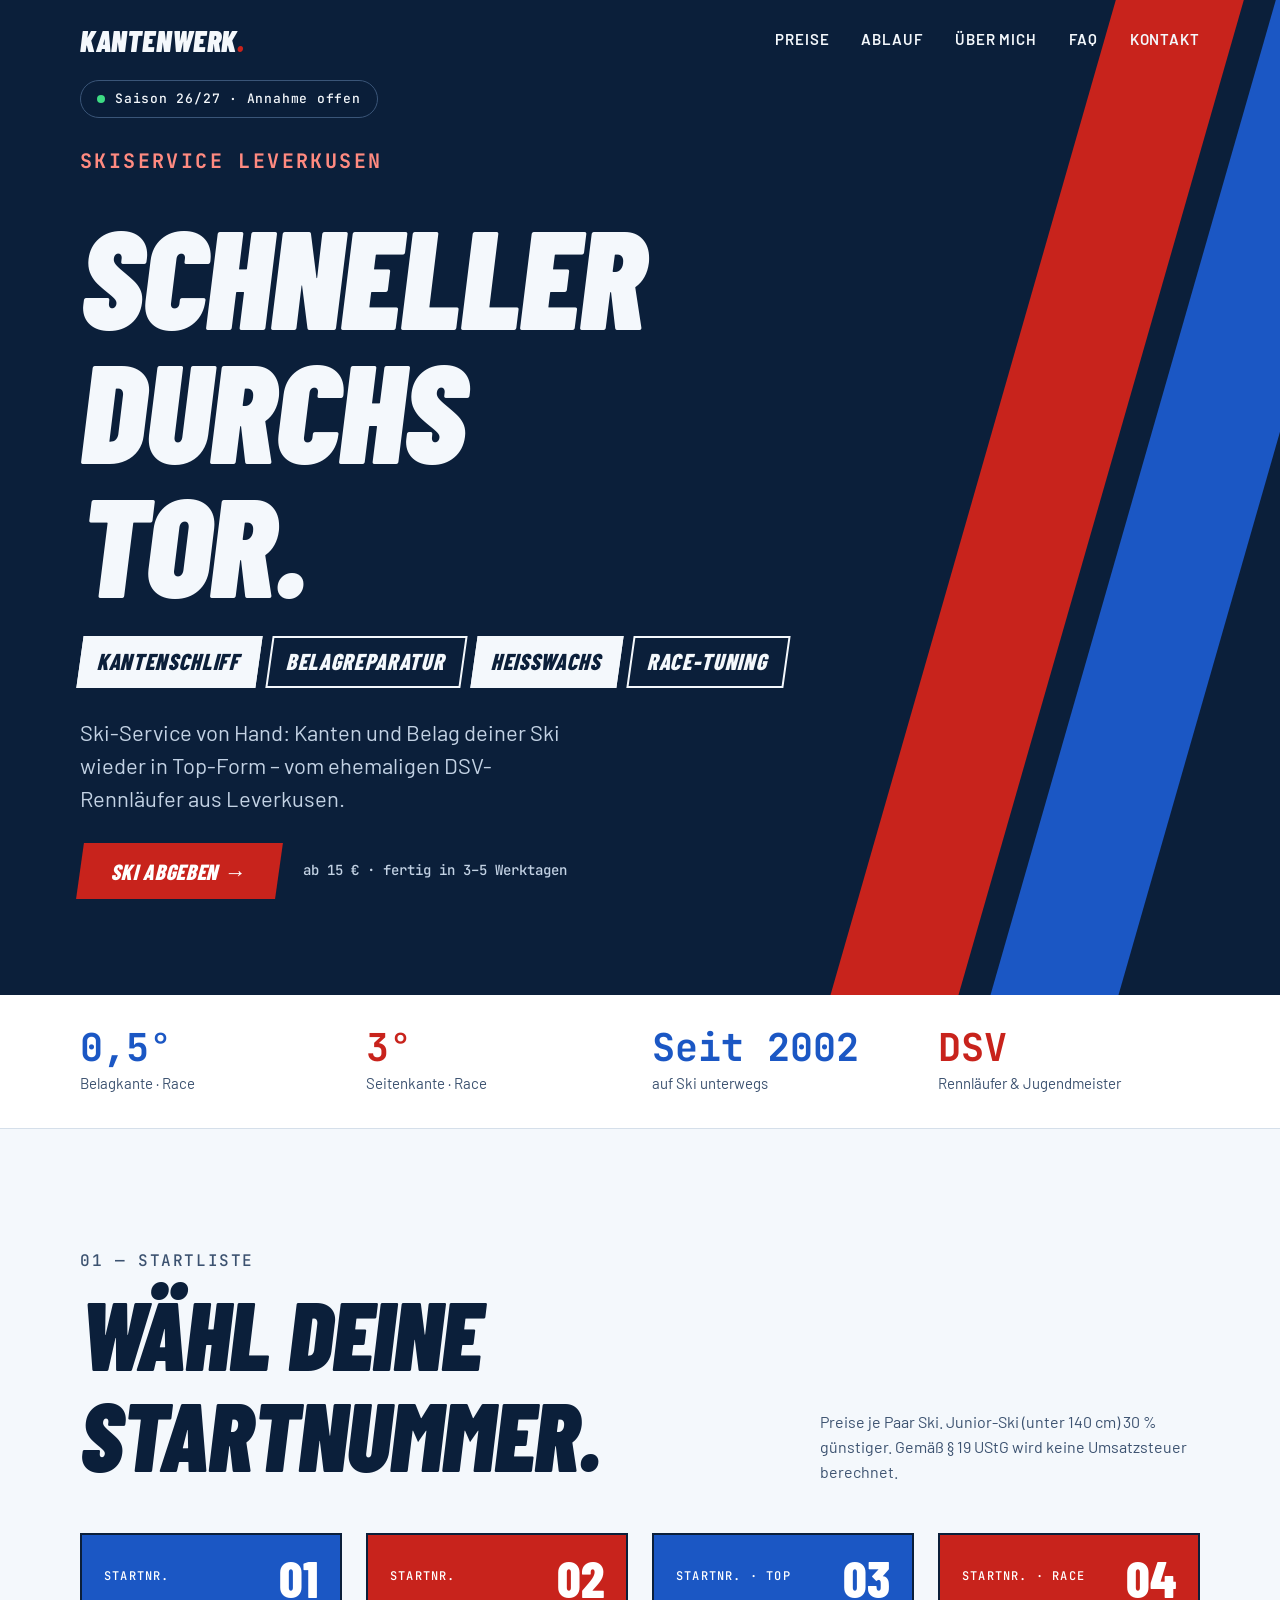
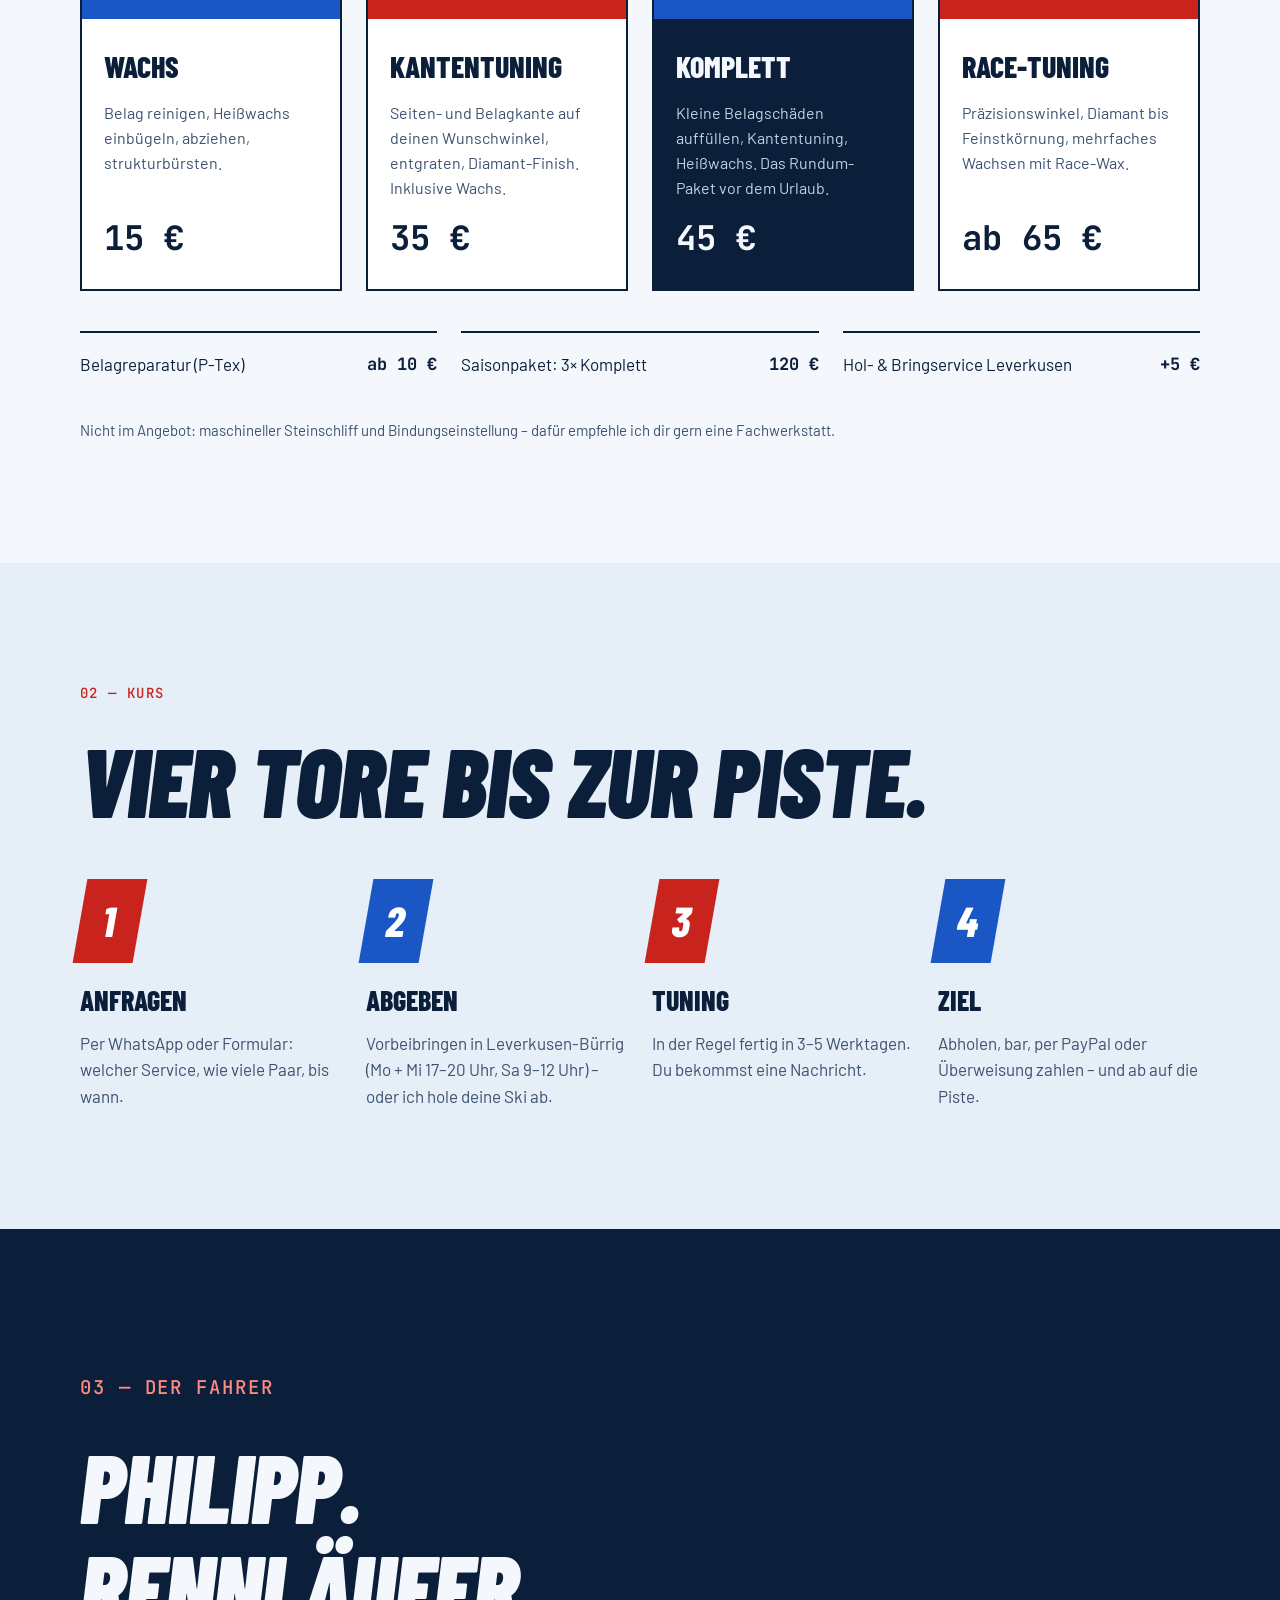
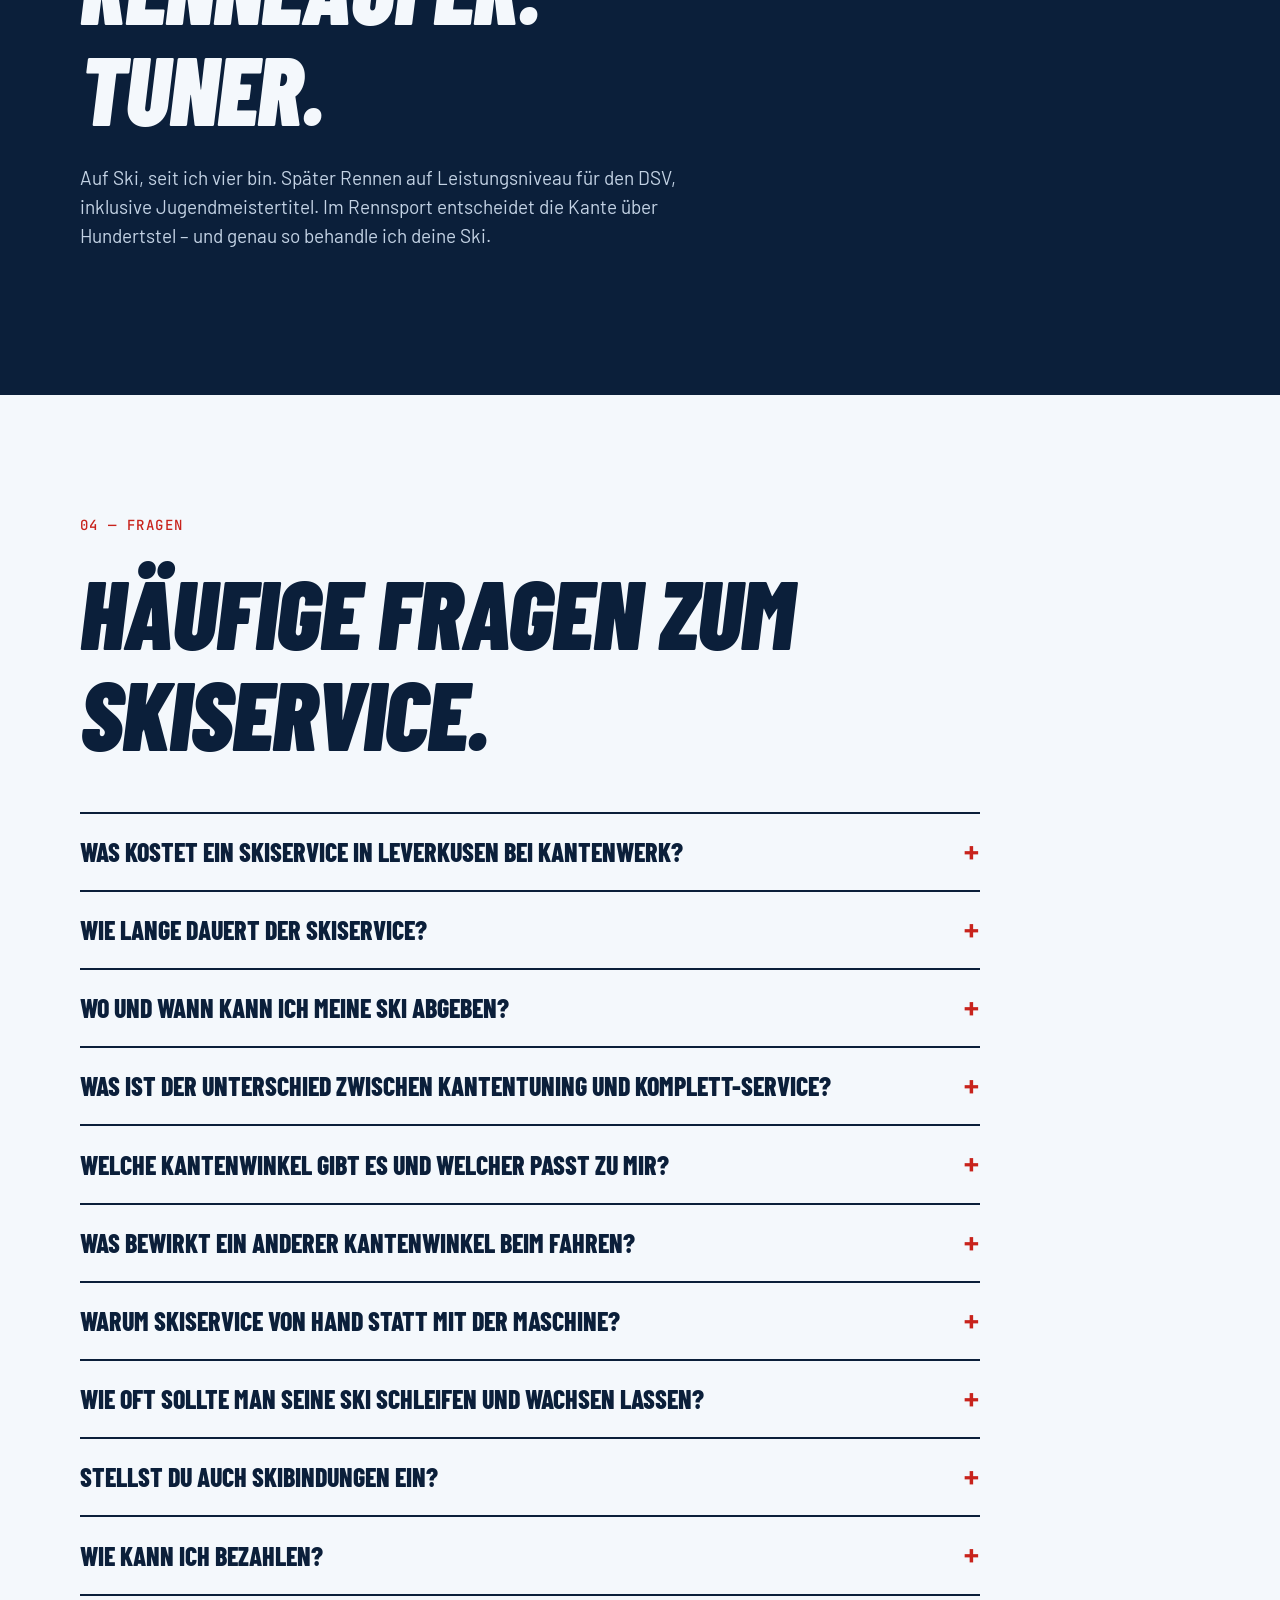
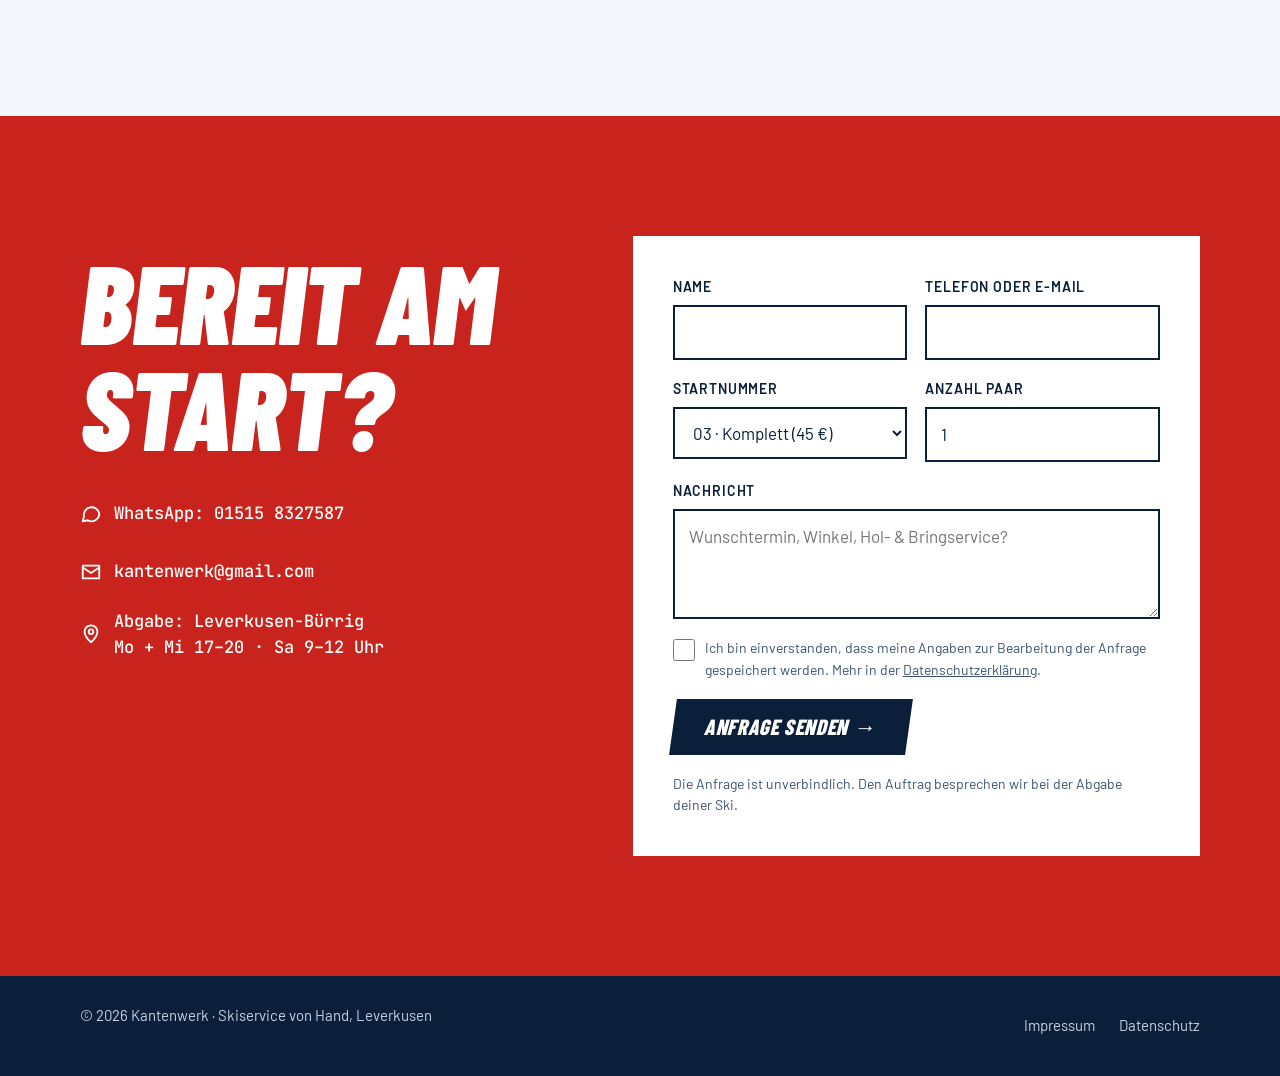
==== index.html @ a7802710 "Update skiing experience information in index.html" ====
<!doctype html>
<html lang="de">
<head>
<meta charset="utf-8">
<meta name="viewport" content="width=device-width, initial-scale=1">
<title>Skiservice Leverkusen – Kantentuning von Hand | Kantenwerk</title>
<meta name="description" content="Skiservice von Hand in Leverkusen: Kantentuning, Wachs, Belagreparatur und Race-Tuning vom ehemaligen DSV-Rennläufer. Ab 15 € je Paar, Hol- und Bringservice.">
<meta name="theme-color" content="#0B1F3A">
<link rel="icon" href="favicon.svg" type="image/svg+xml">
<link rel="preload" href="fonts/barlow-condensed-latin-900-italic.woff2" as="font" type="font/woff2" crossorigin>
<link rel="stylesheet" href="style.css">
<meta property="og:title" content="Kantenwerk – Skiservice von Hand in Leverkusen">
<meta property="og:description" content="Ski-Service von Hand in Leverkusen: Kantenschliff, Belagreparatur, Heißwachs und Race-Tuning vom ehemaligen DSV-Rennläufer. Ab 15 € je Paar.">
<meta property="og:type" content="website">
<meta property="og:locale" content="de_DE">
<meta property="og:url" content="https://kantenwerk-leverkusen.de/">
<link rel="canonical" href="https://kantenwerk-leverkusen.de/">
<meta property="og:image" content="https://kantenwerk-leverkusen.de/og-image.png">
<meta property="og:image:width" content="1200">
<meta property="og:image:height" content="630">
<meta name="twitter:card" content="summary_large_image">
<meta name="geo.region" content="DE-NW">
<meta name="geo.placename" content="Leverkusen">
<script type="application/ld+json">{"@context": "https://schema.org", "@type": "LocalBusiness", "@id": "https://kantenwerk-leverkusen.de/#business", "name": "Kantenwerk – Skiservice Leverkusen", "description": "Skiservice von Hand in Leverkusen: Kantenschliff, Belagreparatur, Heißwachs und Race-Tuning vom ehemaligen DSV-Rennläufer.", "url": "https://kantenwerk-leverkusen.de/", "telephone": "+49 1515 8327587", "email": "kantenwerk@gmail.com", "image": "https://kantenwerk-leverkusen.de/og-image.png", "priceRange": "15–65 €", "address": {"@type": "PostalAddress", "streetAddress": "Alte Garten 9", "postalCode": "51371", "addressLocality": "Leverkusen", "addressRegion": "Nordrhein-Westfalen", "addressCountry": "DE"}, "areaServed": {"@type": "City", "name": "Leverkusen"}, "founder": {"@type": "Person", "name": "Philipp Mücke"}, "openingHoursSpecification": [{"@type": "OpeningHoursSpecification", "dayOfWeek": ["Monday", "Wednesday"], "opens": "17:00", "closes": "20:00"}, {"@type": "OpeningHoursSpecification", "dayOfWeek": "Saturday", "opens": "09:00", "closes": "12:00"}], "paymentAccepted": "Bargeld, PayPal, Überweisung", "currenciesAccepted": "EUR", "hasOfferCatalog": {"@type": "OfferCatalog", "name": "Skiservice", "itemListElement": [{"@type": "Offer", "name": "Wachs", "description": "Belag reinigen, Heißwachs, abziehen, strukturbürsten", "price": "15", "priceCurrency": "EUR", "itemOffered": {"@type": "Service", "name": "Wachs"}}, {"@type": "Offer", "name": "Kantentuning", "description": "Seiten- und Belagkante auf Wunschwinkel, Diamant-Finish, inkl. Wachs", "price": "35", "priceCurrency": "EUR", "itemOffered": {"@type": "Service", "name": "Kantentuning"}}, {"@type": "Offer", "name": "Komplett-Service", "description": "Belagreparatur, Kantentuning und Heißwachs", "price": "45", "priceCurrency": "EUR", "itemOffered": {"@type": "Service", "name": "Komplett-Service"}}, {"@type": "Offer", "name": "Race-Tuning", "description": "Präzisionswinkel, Diamant bis Feinstkörnung, Race-Wax (ab-Preis)", "price": "65", "priceCurrency": "EUR", "itemOffered": {"@type": "Service", "name": "Race-Tuning"}}]}}</script>
<script type="application/ld+json">{"@context": "https://schema.org", "@type": "FAQPage", "mainEntity": [{"@type": "Question", "name": "Was kostet ein Skiservice in Leverkusen bei Kantenwerk?", "acceptedAnswer": {"@type": "Answer", "text": "Wachs kostet 15 €, Kantentuning 35 € (inkl. Wachs), der Komplett-Service mit Belagreparatur, Kanten und Heißwachs 45 € und Race-Tuning ab 65 € je Paar. Junior-Ski unter 140 cm sind 30 % günstiger."}}, {"@type": "Question", "name": "Wie lange dauert der Skiservice?", "acceptedAnswer": {"@type": "Answer", "text": "In der Regel sind deine Ski nach 3–5 Werktagen fertig. Du bekommst eine Nachricht, sobald du sie abholen kannst."}}, {"@type": "Question", "name": "Wo und wann kann ich meine Ski abgeben?", "acceptedAnswer": {"@type": "Answer", "text": "In Leverkusen-Bürrig, montags und mittwochs von 17 bis 20 Uhr sowie samstags von 9 bis 12 Uhr. Innerhalb von Leverkusen hole ich deine Ski auf Wunsch für 5 € Aufpreis auch ab und bringe sie zurück."}}, {"@type": "Question", "name": "Was ist der Unterschied zwischen Kantentuning und Komplett-Service?", "acceptedAnswer": {"@type": "Answer", "text": "Beim Kantentuning werden Seiten- und Belagkante auf den gewünschten Winkel geschliffen, entgratet und mit Diamant poliert, danach wird gewachst. Beim Komplett-Service werden zusätzlich Kratzer und kleine Schäden im Belag mit P-Tex aufgefüllt und glatt abgezogen."}}, {"@type": "Question", "name": "Welche Kantenwinkel gibt es und welcher passt zu mir?", "acceptedAnswer": {"@type": "Answer", "text": "Beim Ski gibt es zwei Winkel: die Belagkante (Unterseite, meist 0,5–1°) und die Seitenkante (meist 1–4°, oft auch als 89° bis 86° angegeben; 3° entspricht 87°). Einsteiger und Genussfahrer: Belag 1°, Seite 1° (89°). Sportliche Freizeitfahrer und Allround: Belag 1°, Seite 2° (88°). Ambitionierte Carver auf harter Piste: Belag 0,5–0,7°, Seite 3° (87°). Slalom: Belag 0,5°, Seite 3–4° (87–86°). Riesenslalom und Speed: Belag 0,5–1°, Seite 2–3° (88–87°). Ohne Wunsch schleife ich nach der Herstellerangabe des Ski; auf Anfrage gibt es eine persönliche Empfehlung."}}, {"@type": "Question", "name": "Was bewirkt ein anderer Kantenwinkel beim Fahren?", "acceptedAnswer": {"@type": "Answer", "text": "Mehr Seitenkantenwinkel (z. B. 3° statt 1°) macht die Kante spitzer: Der Ski greift auf Eis und harter Piste deutlich besser und carvt sauberer, die Kante nutzt sich aber schneller ab und reagiert direkter auf Fahrfehler. Mehr Belagkantenwinkel (z. B. 1° statt 0,5°) hebt die Kante leicht an: Der Ski lässt sich leichter andrehen und wirkt gutmütiger. Weniger Belagkantenwinkel macht ihn direkter und aggressiver – ideal für geübte Fahrer, für Einsteiger eher zu hakelig."}}, {"@type": "Question", "name": "Warum Skiservice von Hand statt mit der Maschine?", "acceptedAnswer": {"@type": "Answer", "text": "Von Hand wird nur so viel Kante abgetragen wie nötig, und die Winkel werden genau auf deinen Fahrstil eingestellt. Das schont das Material und sorgt für präzisen Grip, besonders auf harter und eisiger Piste."}}, {"@type": "Question", "name": "Wie oft sollte man seine Ski schleifen und wachsen lassen?", "acceptedAnswer": {"@type": "Answer", "text": "Als Faustregel: Wachs nach etwa 3–5 Skitagen, Kanten nach etwa 5–7 Skitagen oder spätestens vor jeder Saison. Wer viel auf eisigen Pisten oder Rennen fährt, braucht häufiger Service."}}, {"@type": "Question", "name": "Stellst du auch Skibindungen ein?", "acceptedAnswer": {"@type": "Answer", "text": "Nein. Die Bindungseinstellung ist sicherheitsrelevant und gehört auf ein geprüftes Einstellgerät in einer Fachwerkstatt. Kantenwerk konzentriert sich auf Kanten, Belag und Wachs."}}, {"@type": "Question", "name": "Wie kann ich bezahlen?", "acceptedAnswer": {"@type": "Answer", "text": "Bar bei Abholung, per PayPal oder per Überweisung."}}]}</script>
</head>
<body>
<a class="skip" href="#inhalt">Zum Inhalt springen</a>

<header class="hero">
  <div class="gates" aria-hidden="true"><div class="gate r"></div><div class="gate b"></div></div>
  <div class="wrap nav">
    <a class="logo" href="#top" id="top">Kantenwerk<span>.</span></a>
    <nav aria-label="Hauptnavigation">
      <ul>
        <li><a href="#preise">Preise</a></li>
        <li><a href="#ablauf">Ablauf</a></li>
        <li><a href="#fahrer">Über mich</a></li>
        <li><a href="#faq">FAQ</a></li>
        <li><a href="#kontakt">Kontakt</a></li>
      </ul>
    </nav>
  </div>
  <div class="wrap hero-body">
    <div class="pill"><i></i>Saison 26/27 · Annahme offen</div>
    <div class="eyebrow">Skiservice Leverkusen</div>
    <h1 class="display"><span class="sr-only">Skiservice in Leverkusen: </span>Schneller durchs Tor.</h1>
    <ul class="chips" aria-label="Leistungen">
      <li>Kantenschliff</li><li>Belagreparatur</li><li>Heißwachs</li><li>Race-Tuning</li>
    </ul>
    <p class="lead">Ski-Service von Hand: Kanten und Belag deiner Ski wieder in Top-Form – vom ehemaligen DSV-Rennläufer aus Leverkusen.</p>
    <div class="cta-row">
      <a class="btn btn-red" href="#kontakt">Ski abgeben →</a>
      <small>ab 15 € · fertig in 3–5 Werktagen</small>
    </div>
  </div>
</header>

<main id="inhalt">

<section class="stats" aria-label="Auf einen Blick">
  <div class="wrap">
    <div class="stat"><b>0,5<span class="deg">°</span></b><span>Belagkante · Race</span></div>
    <div class="stat"><b>3<span class="deg">°</span></b><span>Seitenkante · Race</span></div>
    <div class="stat"><b>Seit 2002</b><span>auf Ski unterwegs</span></div>
    <div class="stat"><b>DSV</b><span>Rennläufer &amp; Jugendmeister</span></div>
  </div>
</section>

<section id="preise" class="block">
  <div class="wrap">
    <div class="block-head">
      <div>
        <p class="kicker">01 — Startliste</p>
        <h2 class="display h2">Wähl deine<br>Startnummer.</h2>
      </div>
      <p>Preise je Paar Ski. Junior-Ski (unter 140 cm) 30 % günstiger. Gemäß § 19 UStG wird keine Umsatzsteuer berechnet.</p>
    </div>
    <div class="bibs">
      <article class="bib">
        <div class="bib-top"><span>STARTNR.</span><strong>01</strong></div>
        <div class="bib-body"><h3>Wachs</h3><p>Belag reinigen, Heißwachs einbügeln, abziehen, strukturbürsten.</p><div class="price">15 €</div></div>
      </article>
      <article class="bib">
        <div class="bib-top"><span>STARTNR.</span><strong>02</strong></div>
        <div class="bib-body"><h3>Kantentuning</h3><p>Seiten- und Belagkante auf deinen Wunschwinkel, entgraten, Diamant-Finish. Inklusive Wachs.</p><div class="price">35 €</div></div>
      </article>
      <article class="bib dark">
        <div class="bib-top"><span>STARTNR. · TOP</span><strong>03</strong></div>
        <div class="bib-body"><h3>Komplett</h3><p>Kleine Belagschäden auffüllen, Kantentuning, Heißwachs. Das Rundum-Paket vor dem Urlaub.</p><div class="price">45 €</div></div>
      </article>
      <article class="bib">
        <div class="bib-top"><span>STARTNR. · RACE</span><strong>04</strong></div>
        <div class="bib-body"><h3>Race-Tuning</h3><p>Präzisionswinkel, Diamant bis Feinstkörnung, mehrfaches Wachsen mit Race-Wax.</p><div class="price">ab 65 €</div></div>
      </article>
    </div>
    <div class="extras">
      <div><span>Belagreparatur (P-Tex)</span><b>ab 10 €</b></div>
      <div><span>Saisonpaket: 3× Komplett</span><b>120 €</b></div>
      <div><span>Hol- &amp; Bringservice Leverkusen</span><b>+5 €</b></div>
    </div>
    <p class="fineprint">Nicht im Angebot: maschineller Steinschliff und Bindungseinstellung – dafür empfehle ich dir gern eine Fachwerkstatt.</p>
  </div>
</section>

<section id="ablauf" class="block ice">
  <div class="wrap">
    <p class="kicker">02 — Kurs</p>
    <h2 class="display h2">Vier Tore bis zur Piste.</h2>
    <ol class="steps" style="list-style:none;padding:0;margin-bottom:0">
      <li class="step"><div class="flag" aria-hidden="true">1</div><h3>Anfragen</h3><p>Per WhatsApp oder Formular: welcher Service, wie viele Paar, bis wann.</p></li>
      <li class="step"><div class="flag" aria-hidden="true">2</div><h3>Abgeben</h3><p>Vorbeibringen in Leverkusen-Bürrig (Mo + Mi 17–20 Uhr, Sa 9–12 Uhr) – oder ich hole deine Ski ab.</p></li>
      <li class="step"><div class="flag" aria-hidden="true">3</div><h3>Tuning</h3><p>In der Regel fertig in 3–5 Werktagen. Du bekommst eine Nachricht.</p></li>
      <li class="step"><div class="flag" aria-hidden="true">4</div><h3>Ziel</h3><p>Abholen, bar, per PayPal oder Überweisung zahlen – und ab auf die Piste.</p></li>
    </ol>
  </div>
</section>

<section id="fahrer" class="block driver">
  <div class="wrap">
    <div>
      <p class="kicker">03 — Der Fahrer</p>
      <h2 class="display h2">Philipp.<br>Rennläufer.<br>Tuner.</h2>
      <p>Auf Ski, seit ich vier bin. Später Rennen auf Leistungsniveau für den DSV, inklusive Jugendmeistertitel. Im Rennsport entscheidet die Kante über Hundertstel – und genau so behandle ich deine Ski.</p>
      <!-- ERFOLGE (einblenden, sobald vorhanden):
      <div class="results">
        <div><span>[JAHR]</span><span>[MEISTERTITEL / DISZIPLIN]</span></div>
        <div><span>[JAHR]</span><span>[ERFOLG / KADER]</span></div>
      </div> -->
    </div>
    <!-- FOTO (einblenden, sobald vorhanden):
    <div class="photo">
       Foto einfügen: <img src="bilder/philipp.jpg" alt="Philipp beim Rennen im Slalomtor" width="800" height="1000" loading="lazy"> 
      [FOTO: Philipp im Rennanzug]
    </div> -->
  </div>
</section>

<section id="faq" class="block">
  <div class="wrap">
    <p class="kicker">04 — Fragen</p>
    <h2 class="display h2">Häufige Fragen zum Skiservice.</h2>
    <div class="faqs">
      <details class="faq"><summary>Was kostet ein Skiservice in Leverkusen bei Kantenwerk?</summary><p>Wachs kostet 15 €, Kantentuning 35 € (inkl. Wachs), der Komplett-Service mit Belagreparatur, Kanten und Heißwachs 45 € und Race-Tuning ab 65 € je Paar. Junior-Ski unter 140 cm sind 30&nbsp;% günstiger.</p></details>
      <details class="faq"><summary>Wie lange dauert der Skiservice?</summary><p>In der Regel sind deine Ski nach 3–5 Werktagen fertig. Du bekommst eine Nachricht, sobald du sie abholen kannst.</p></details>
      <details class="faq"><summary>Wo und wann kann ich meine Ski abgeben?</summary><p>In Leverkusen-Bürrig, montags und mittwochs von 17 bis 20 Uhr sowie samstags von 9 bis 12 Uhr. Innerhalb von Leverkusen hole ich deine Ski auf Wunsch für 5 € Aufpreis auch ab und bringe sie zurück.</p></details>
      <details class="faq"><summary>Was ist der Unterschied zwischen Kantentuning und Komplett-Service?</summary><p>Beim Kantentuning werden Seiten- und Belagkante auf den gewünschten Winkel geschliffen, entgratet und mit Diamant poliert, danach wird gewachst. Beim Komplett-Service werden zusätzlich Kratzer und kleine Schäden im Belag mit P-Tex aufgefüllt und glatt abgezogen.</p></details>
      <details class="faq"><summary>Welche Kantenwinkel gibt es und welcher passt zu mir?</summary><p>Beim Ski gibt es zwei Winkel: die <strong>Belagkante</strong> (Unterseite, meist 0,5–1<span class="deg">°</span>) und die <strong>Seitenkante</strong> (meist 1–4<span class="deg">°</span>, oft auch als 89<span class="deg">°</span> bis 86<span class="deg">°</span> angegeben – 3<span class="deg">°</span> entspricht 87<span class="deg">°</span>). Grobe Orientierung:</p><div class="angles"><div class="acard"><h4>Einsteiger &amp; Genussfahrer</h4><div class="vals"><div><b class="vb">1<span class="deg">°</span></b><span>Belag</span></div><div><b class="vs">1<span class="deg">°</span></b><span>Seite · 89<span class="deg">°</span></span></div></div><p>Dreht leicht, verzeiht Fehler</p></div><div class="acard"><h4>Sportlich &amp; Allround</h4><div class="vals"><div><b class="vb">1<span class="deg">°</span></b><span>Belag</span></div><div><b class="vs">2<span class="deg">°</span></b><span>Seite · 88<span class="deg">°</span></span></div></div><p>Guter Mix aus Grip und Haltbarkeit</p></div><div class="acard"><h4>Ambitionierte Carver</h4><div class="vals"><div><b class="vb">0,5–0,7<span class="deg">°</span></b><span>Belag</span></div><div><b class="vs">3<span class="deg">°</span></b><span>Seite · 87<span class="deg">°</span></span></div></div><p>Viel Grip auf harter, eisiger Piste</p></div><div class="acard"><h4>Slalom</h4><div class="vals"><div><b class="vb">0,5<span class="deg">°</span></b><span>Belag</span></div><div><b class="vs">3–4<span class="deg">°</span></b><span>Seite · 87–86<span class="deg">°</span></span></div></div><p>Maximal direkt und bissig</p></div><div class="acard"><h4>Riesenslalom &amp; Speed</h4><div class="vals"><div><b class="vb">0,5–1<span class="deg">°</span></b><span>Belag</span></div><div><b class="vs">2–3<span class="deg">°</span></b><span>Seite · 88–87<span class="deg">°</span></span></div></div><p>Stabil bei hohem Tempo</p></div></div><p>Ohne Wunsch schleife ich nach der Herstellerangabe deines Ski. Wenn du unsicher bist, schreib mir, wie und wo du fährst – dann empfehle ich dir den passenden Winkel.</p></details>
      <details class="faq"><summary>Was bewirkt ein anderer Kantenwinkel beim Fahren?</summary><p>Mehr Seitenkantenwinkel (z. B. 3<span class="deg">°</span> statt 1<span class="deg">°</span>) macht die Kante spitzer: Der Ski greift auf Eis und harter Piste deutlich besser und carvt sauberer, die Kante nutzt sich aber schneller ab und reagiert direkter auf Fahrfehler. Mehr Belagkantenwinkel (z. B. 1<span class="deg">°</span> statt 0,5<span class="deg">°</span>) hebt die Kante leicht an: Der Ski lässt sich leichter andrehen und wirkt gutmütiger. Weniger Belagkantenwinkel macht ihn direkter und aggressiver – ideal für geübte Fahrer, für Einsteiger eher zu hakelig.</p></details>
      <details class="faq"><summary>Warum Skiservice von Hand statt mit der Maschine?</summary><p>Von Hand wird nur so viel Kante abgetragen wie nötig, und die Winkel werden genau auf deinen Fahrstil eingestellt. Das schont das Material und sorgt für präzisen Grip, besonders auf harter und eisiger Piste.</p></details>
      <details class="faq"><summary>Wie oft sollte man seine Ski schleifen und wachsen lassen?</summary><p>Als Faustregel: Wachs nach etwa 3–5 Skitagen, Kanten nach etwa 5–7 Skitagen oder spätestens vor jeder Saison. Wer viel auf eisigen Pisten oder Rennen fährt, braucht häufiger Service.</p></details>
      <details class="faq"><summary>Stellst du auch Skibindungen ein?</summary><p>Nein. Die Bindungseinstellung ist sicherheitsrelevant und gehört auf ein geprüftes Einstellgerät in einer Fachwerkstatt. Kantenwerk konzentriert sich auf Kanten, Belag und Wachs.</p></details>
      <details class="faq"><summary>Wie kann ich bezahlen?</summary><p>Bar bei Abholung, per PayPal oder per Überweisung.</p></details>
    </div>
  </div>
</section>

<section id="kontakt" class="block contact">
  <div class="wrap">
    <div>
      <h2 class="display">Bereit am Start?</h2>
      <div class="channels">
        <a href="https://wa.me/4915158327587">
          <svg width="22" height="22" viewBox="0 0 24 24" fill="none" stroke="currentColor" stroke-width="2" stroke-linecap="round" stroke-linejoin="round" aria-hidden="true"><path d="M21 11.5a8.4 8.4 0 0 1-12.6 7.3L3 20l1.3-5.1A8.4 8.4 0 1 1 21 11.5z"></path></svg>
          WhatsApp: 01515 8327587
        </a>
        <a href="mailto:kantenwerk@gmail.com">
          <svg width="22" height="22" viewBox="0 0 24 24" fill="none" stroke="currentColor" stroke-width="2" stroke-linecap="round" stroke-linejoin="round" aria-hidden="true"><rect x="3" y="5" width="18" height="14"></rect><path d="m3 7 9 6 9-6"></path></svg>
          kantenwerk@gmail.com
        </a>
        <span style="display:inline-flex;align-items:center;gap:12px;min-height:44px">
          <svg width="22" height="22" viewBox="0 0 24 24" fill="none" stroke="currentColor" stroke-width="2" stroke-linecap="round" stroke-linejoin="round" aria-hidden="true"><path d="M12 21s-7-6.1-7-11.5A7 7 0 0 1 19 9.5C19 14.9 12 21 12 21z"></path><circle cx="12" cy="9.5" r="2.5"></circle></svg>
          <span>Abgabe: Leverkusen-Bürrig<br>Mo + Mi 17–20 · Sa 9–12 Uhr</span>
        </span>
      </div>
    </div>

    <!-- Formular läuft über Netlify Forms (kostenlos bis 100 Anfragen/Monat). Anfragen kommen per Mail. -->
    <form name="anfrage" method="POST" action="danke.html" data-netlify="true" netlify-honeypot="bot-field">
      <input type="hidden" name="form-name" value="anfrage">
      <p class="hp" aria-hidden="true"><label>Nicht ausfüllen <input name="bot-field" tabindex="-1" autocomplete="off"></label></p>
      <div class="row2">
        <label>Name<input type="text" name="name" autocomplete="name" required></label>
        <label>Telefon oder E-Mail<input type="text" name="kontakt" autocomplete="email" required></label>
      </div>
      <div class="row2">
        <label>Startnummer
          <select name="service">
            <option>03 · Komplett (45 €)</option>
            <option>02 · Kantentuning (35 €)</option>
            <option>01 · Wachs (15 €)</option>
            <option>04 · Race-Tuning (ab 65 €)</option>
            <option>Saisonpaket 3× Komplett (120 €)</option>
            <option>Weiß ich noch nicht</option>
          </select>
        </label>
        <label>Anzahl Paar<input type="number" name="paar" min="1" max="30" value="1" inputmode="numeric"></label>
      </div>
      <label>Nachricht<textarea name="nachricht" placeholder="Wunschtermin, Winkel, Hol- & Bringservice?"></textarea></label>
      <label class="consent"><input type="checkbox" name="datenschutz" required><span>Ich bin einverstanden, dass meine Angaben zur Bearbeitung der Anfrage gespeichert werden. Mehr in der <a href="datenschutz.html">Datenschutzerklärung</a>.</span></label>
      <button class="btn btn-navy" type="submit">Anfrage senden →</button>
      <p class="formnote">Die Anfrage ist unverbindlich. Den Auftrag besprechen wir bei der Abgabe deiner Ski.</p>
    </form>
  </div>
</section>

</main>

<footer>
  <div class="wrap">
    <span>© 2026 Kantenwerk · Skiservice von Hand, Leverkusen</span>
    <nav aria-label="Rechtliches">
      <a href="impressum.html">Impressum</a>
      <a href="datenschutz.html">Datenschutz</a>
      <!-- <a href="https://instagram.com/INSTAGRAM-NAME">Instagram</a> -->
    </nav>
  </div>
</footer>
</body>
</html>
---- style.css ----
/* ===== Schriften (lokal gehostet – keine Verbindung zu Google, DSGVO-freundlich) ===== */
@font-face{font-family:"Barlow";src:url(fonts/barlow-latin-400-normal.woff2) format("woff2");font-weight:400;font-display:swap}
@font-face{font-family:"Barlow";src:url(fonts/barlow-latin-500-normal.woff2) format("woff2");font-weight:500;font-display:swap}
@font-face{font-family:"Barlow";src:url(fonts/barlow-latin-600-normal.woff2) format("woff2");font-weight:600;font-display:swap}
@font-face{font-family:"Barlow Condensed";src:url(fonts/barlow-condensed-latin-800-normal.woff2) format("woff2");font-weight:800;font-style:normal;font-display:swap}
@font-face{font-family:"Barlow Condensed";src:url(fonts/barlow-condensed-latin-800-italic.woff2) format("woff2");font-weight:800;font-style:italic;font-display:swap}
@font-face{font-family:"Barlow Condensed";src:url(fonts/barlow-condensed-latin-900-italic.woff2) format("woff2");font-weight:900;font-style:italic;font-display:swap}
@font-face{font-family:"JetBrains Mono";src:url(fonts/jetbrains-mono-latin-500-normal.woff2) format("woff2");font-weight:500;font-display:swap}
@font-face{font-family:"JetBrains Mono";src:url(fonts/jetbrains-mono-latin-700-normal.woff2) format("woff2");font-weight:700;font-display:swap}

/* ===== Farben – hier zentral ändern ===== */
:root{
  --navy:#0B1F3A; --navy-2:#16304F; --line:#3A5578;
  --red:#C8231C; --blue:#1B57C4;
  --ice:#E6EEF7; --snow:#F4F8FC; --white:#FFFFFF;
  --text:#0B1F3A; --muted:#3C5270; --muted-dark:#C3D2E4;
  --display:"Barlow Condensed","Arial Narrow",sans-serif;
  --body:"Barlow",system-ui,sans-serif;
  --mono:"JetBrains Mono",ui-monospace,monospace;
  --pad:20px;
}
@media (min-width:768px){:root{--pad:48px}}
@media (min-width:1200px){:root{--pad:80px}}

*{box-sizing:border-box}
html{scroll-behavior:smooth}
body{margin:0;background:var(--snow);color:var(--text);font-family:var(--body);font-size:17px;line-height:1.55;-webkit-font-smoothing:antialiased}
img{max-width:100%;display:block}
a{color:inherit}
:focus-visible{outline:3px solid var(--blue);outline-offset:3px}
.wrap{width:100%;max-width:1440px;margin:0 auto;padding:0 var(--pad)}
.skip{position:absolute;left:-9999px}.skip:focus{left:16px;top:16px;background:#fff;padding:8px 12px;z-index:99}

/* Typo */
.display{font-family:var(--display);font-style:italic;font-weight:900;text-transform:uppercase;line-height:.95;letter-spacing:-.01em;margin:0;padding-top:.1em}
.h2{font-size:clamp(52px,8vw,96px);line-height:1.05}
.kicker{font-family:var(--mono);font-size:14px;letter-spacing:.1em;text-transform:uppercase;color:var(--red);margin:0 0 16px}
.lead{font-size:clamp(18px,2vw,22px);line-height:1.5;margin:0}
section{scroll-margin-top:72px}

/* Buttons */
.btn{display:inline-flex;align-items:center;justify-content:center;min-height:56px;padding:0 32px;font-family:var(--display);font-style:italic;font-weight:800;font-size:22px;text-transform:uppercase;letter-spacing:.03em;text-decoration:none;border:0;cursor:pointer;transform:skewX(-8deg);transition:transform .15s,filter .15s}
.btn:hover{filter:brightness(1.1);transform:skewX(-8deg) translateY(-2px)}
.btn-red{background:var(--red);color:#fff}
.btn-navy{background:var(--navy);color:#fff}

/* ===== Header / Hero ===== */
.hero{position:relative;background:var(--navy);color:var(--snow);overflow:hidden;min-height:100svh;display:flex;flex-direction:column}
.gates{position:absolute;inset:0;pointer-events:none}
.gate{position:absolute;top:-10%;height:120%;width:clamp(56px,10vw,150px);transform:skewX(-16deg)}
.gate.r{background:var(--red);right:clamp(90px,14vw,190px)}
.gate.b{background:var(--blue);right:clamp(10px,1.5vw,20px)}
.nav{position:relative;z-index:2;display:flex;align-items:center;justify-content:space-between;height:80px}
.logo{font-family:var(--display);font-style:italic;font-weight:900;font-size:30px;text-transform:uppercase;text-decoration:none;letter-spacing:.02em}
.logo span{color:var(--red)}
.nav ul{display:none;list-style:none;margin:0;padding:0;gap:32px;font-weight:600;text-transform:uppercase;letter-spacing:.06em;font-size:15px}
.nav ul a{text-decoration:none;padding:12px 0}
.nav ul a:hover{color:#8FC1FF}
@media (min-width:900px){.nav ul{display:flex}}
.hero-body{position:relative;z-index:2;flex:1;display:flex;flex-direction:column;justify-content:flex-end;gap:28px;padding-bottom:clamp(56px,8vw,96px)}
.hero h1{font-size:clamp(64px,11vw,148px);max-width:10ch}
.hero .lead{max-width:40ch;color:var(--muted-dark)}
.eyebrow{font-family:var(--mono);font-weight:700;font-size:clamp(15px,1.6vw,20px);letter-spacing:.12em;text-transform:uppercase;color:#FF8A80;margin-bottom:-12px}
.chips{list-style:none;margin:0;padding:0;display:flex;flex-wrap:wrap;gap:10px}
.chips li{font-family:var(--display);font-style:italic;font-weight:800;font-size:clamp(18px,1.8vw,24px);text-transform:uppercase;letter-spacing:.03em;padding:6px 16px;border:2px solid var(--snow);transform:skewX(-8deg)}
.chips li:nth-child(odd){background:var(--snow);color:var(--navy)}
.sr-only{position:absolute;width:1px;height:1px;padding:0;margin:-1px;overflow:hidden;clip:rect(0,0,0,0);white-space:nowrap;border:0}
.pill{align-self:flex-start;display:inline-flex;align-items:center;gap:10px;min-height:38px;padding:0 16px;border:1px solid var(--line);border-radius:999px;font-family:var(--mono);font-size:13px;letter-spacing:.06em;background:rgba(11,31,58,.6)}
.pill i{width:8px;height:8px;border-radius:50%;background:#3DDC84}
.cta-row{display:flex;flex-wrap:wrap;align-items:center;gap:16px 24px}
.cta-row small{font-family:var(--mono);font-size:14px;color:var(--muted-dark)}
@media (max-width:599px){.gate.r{opacity:.55}.gate.b{opacity:.55}}

/* ===== Kennzahlen-Leiste ===== */
.stats{background:#fff;border-bottom:1px solid #D5DFEA}
.stats .wrap{display:grid;grid-template-columns:repeat(2,minmax(0,1fr));gap:24px;padding-top:32px;padding-bottom:32px}
@media (min-width:900px){.stats .wrap{grid-template-columns:repeat(4,minmax(0,1fr))}}
.stat b{display:block;font-family:var(--mono);font-weight:700;font-size:clamp(28px,3vw,40px);line-height:1.1}
.stat:nth-child(odd) b{color:var(--blue)}.stat:nth-child(even) b{color:var(--red)}
.stat span{font-size:15px;color:var(--muted)}

/* ===== Preise ===== */
.block{padding:clamp(72px,10vw,120px) 0}
.block-head{display:flex;flex-wrap:wrap;justify-content:space-between;align-items:flex-end;gap:24px;margin-bottom:48px}
.block-head p{max-width:380px;margin:0;color:var(--muted);font-size:16px}
.bibs{display:grid;gap:20px;grid-template-columns:1fr}
@media (min-width:640px){.bibs{grid-template-columns:repeat(2,minmax(0,1fr))}}
@media (min-width:1100px){.bibs{grid-template-columns:repeat(4,minmax(0,1fr));gap:24px}}
.bib{background:#fff;border:2px solid var(--navy);display:flex;flex-direction:column}
.bib-top{display:flex;justify-content:space-between;align-items:center;padding:16px 22px;color:#fff;background:var(--blue)}
.bib:nth-child(even) .bib-top{background:var(--red)}
.bib-top span{font-family:var(--mono);font-size:12px;letter-spacing:.1em}
.bib-top strong{font-family:var(--display);font-weight:800;font-size:52px;line-height:1}
.bib-body{padding:24px 22px;display:flex;flex-direction:column;gap:12px;flex:1}
.bib h3{margin:0;font-family:var(--display);font-weight:800;font-size:30px;text-transform:uppercase}
.bib p{margin:0;color:var(--muted);font-size:16px;flex:1}
.price{font-family:var(--mono);font-weight:700;font-size:34px}
.bib.dark{background:var(--navy);color:var(--snow)}
.bib.dark p{color:var(--muted-dark)}
.extras{display:grid;gap:0 24px;grid-template-columns:1fr;margin-top:40px}
@media (min-width:900px){.extras{grid-template-columns:repeat(3,minmax(0,1fr))}}
.extras div{display:flex;justify-content:space-between;gap:16px;padding:18px 0;border-top:2px solid var(--navy)}
.extras b{font-family:var(--mono)}
.fineprint{margin:24px 0 0;font-size:15px;color:var(--muted)}

/* ===== Ablauf ===== */
.ice{background:var(--ice)}
.steps{display:grid;gap:40px 24px;grid-template-columns:1fr;margin-top:48px}
@media (min-width:640px){.steps{grid-template-columns:repeat(2,minmax(0,1fr))}}
@media (min-width:1100px){.steps{grid-template-columns:repeat(4,minmax(0,1fr))}}
.flag{width:60px;height:84px;display:flex;align-items:center;justify-content:center;color:#fff;font-family:var(--display);font-weight:800;font-size:42px;transform:skewX(-10deg);background:var(--red);margin-bottom:16px}
.step:nth-child(even) .flag{background:var(--blue)}
.step h3{margin:0 0 8px;font-family:var(--display);font-weight:800;font-size:28px;text-transform:uppercase}
.step p{margin:0;color:var(--muted)}

/* ===== Über mich ===== */
.driver{background:var(--navy);color:var(--snow)}
.driver .wrap{display:grid;gap:48px;grid-template-columns:1fr;align-items:center}
@media (min-width:1000px){.driver .wrap{grid-template-columns:7fr 5fr;gap:80px}}
.driver .kicker{color:#FF8A80}
.driver p{color:var(--muted-dark);font-size:19px;margin:24px 0}
.results{border-top:1px solid var(--line);font-family:var(--mono);font-size:15px}
.results div{display:flex;justify-content:space-between;gap:16px;padding:14px 0;border-bottom:1px solid var(--line)}
.results span:first-child{color:var(--muted-dark)}
.photo{aspect-ratio:4/5;background:var(--navy-2);border:2px dashed var(--line);display:flex;align-items:center;justify-content:center;text-align:center;padding:24px;font-family:var(--mono);font-size:14px;color:var(--muted-dark);overflow:hidden}
.photo img{width:100%;height:100%;object-fit:cover}

/* ===== Kontakt ===== */
.contact{background:var(--red);color:#fff}
.contact .wrap{display:grid;gap:48px;grid-template-columns:1fr}
@media (min-width:1000px){.contact .wrap{grid-template-columns:5fr 6fr;gap:80px}}
.contact h2{font-size:clamp(60px,9vw,112px)}
.channels{display:flex;flex-direction:column;gap:14px;margin-top:32px;font-family:var(--mono);font-size:17px}
.channels a{text-decoration:none;display:inline-flex;align-items:center;gap:12px;min-height:44px}
.channels a:hover{text-decoration:underline}
.channels svg{flex:none}
form{background:#fff;color:var(--navy);padding:clamp(24px,4vw,40px);display:grid;gap:18px}
.row2{display:grid;gap:18px;grid-template-columns:1fr}
@media (min-width:600px){.row2{grid-template-columns:1fr 1fr}}
label{display:flex;flex-direction:column;gap:8px;font-size:14px;font-weight:600;text-transform:uppercase;letter-spacing:.06em}
input,select,textarea{font:inherit;font-size:17px;text-transform:none;letter-spacing:0;font-weight:400;color:var(--navy);border:2px solid var(--navy);border-radius:0;padding:12px 14px;background:#fff;min-height:52px;width:100%}
textarea{resize:vertical;min-height:110px}
.consent{flex-direction:row;align-items:flex-start;gap:10px;text-transform:none;letter-spacing:0;font-weight:400;font-size:14px;color:var(--muted)}
.consent input{width:22px;min-height:22px;height:22px;margin:2px 0 0;flex:none}
.hp{display:none}
form .btn{justify-self:start}

/* ===== Footer ===== */
footer{background:var(--navy);color:var(--muted-dark);font-size:15px}
footer .wrap{display:flex;flex-wrap:wrap;justify-content:space-between;gap:16px;padding-top:28px;padding-bottom:28px}
footer nav{display:flex;flex-wrap:wrap;gap:24px}
footer a{text-decoration:none;min-height:44px;display:inline-flex;align-items:center}
footer a:hover{color:#fff}

/* ===== Rechtstexte ===== */
.legal{max-width:760px;margin:0 auto;padding:48px var(--pad) 96px}
.legal h1{font-size:clamp(48px,8vw,80px);margin-bottom:32px}
.legal h2{font-family:var(--display);font-weight:800;text-transform:uppercase;font-size:26px;margin:36px 0 8px}
.legal .todo{background:#FFF1C2;padding:12px 16px;border-left:4px solid var(--red)}
.topbar{background:var(--navy);color:var(--snow)}
.topbar .wrap{display:flex;align-items:center;justify-content:space-between;height:72px}

/* ===== FAQ ===== */
.faqs{margin-top:48px;border-top:2px solid var(--navy);max-width:900px}
.faq{border-bottom:2px solid var(--navy)}
.faq summary{cursor:pointer;list-style:none;display:flex;justify-content:space-between;align-items:center;gap:24px;padding:22px 0;min-height:44px;font-family:var(--display);font-weight:800;font-size:clamp(20px,2.2vw,26px);text-transform:uppercase;line-height:1.15}
.faq summary::-webkit-details-marker{display:none}
.faq summary::after{content:"+";font-family:var(--mono);font-size:28px;color:var(--red);flex:none}
.faq[open] summary::after{content:"–"}
.faq p{margin:0 0 24px;max-width:70ch;color:var(--muted)}
.faq .angles{display:grid;grid-template-columns:1fr;gap:12px;margin:8px 0 24px}
@media(min-width:520px){.faq .angles{grid-template-columns:repeat(2,minmax(0,1fr))}}
@media(min-width:760px){.faq .angles{grid-template-columns:repeat(3,minmax(0,1fr));gap:16px}}
.acard{background:#fff;border:2px solid var(--navy);padding:16px;display:flex;flex-direction:column;gap:12px}
.acard h4{margin:0;font-family:var(--display);font-weight:800;font-size:19px;text-transform:uppercase;line-height:1.1}
.acard .vals{display:grid;grid-template-columns:1fr 1fr;gap:8px}
.acard .vals div{display:flex;flex-direction:column;gap:2px}
.acard .vals b{font-family:var(--mono);font-weight:700;font-size:clamp(18px,2vw,24px);line-height:1.1;white-space:nowrap}
.acard .vb{color:var(--blue)}.acard .vs{color:var(--red)}
.acard .vals span{font-family:var(--mono);font-size:11px;letter-spacing:.06em;text-transform:uppercase;color:var(--muted)}
.acard p{margin:0!important;font-size:15px;line-height:1.4;color:var(--muted)}

/* Gradzeichen: im Fließtext kleiner und mit etwas Abstand */
.deg{font-size:.72em;position:relative;top:-.12em;margin-left:.03em;margin-right:.1em}
.stat b .deg,.acard .vals b .deg,.acard .vals span .deg,.price .deg,.results span .deg{font-size:inherit;color:inherit;letter-spacing:inherit;top:0;margin:0}

.formnote{margin:0;font-size:14px;color:var(--muted)}
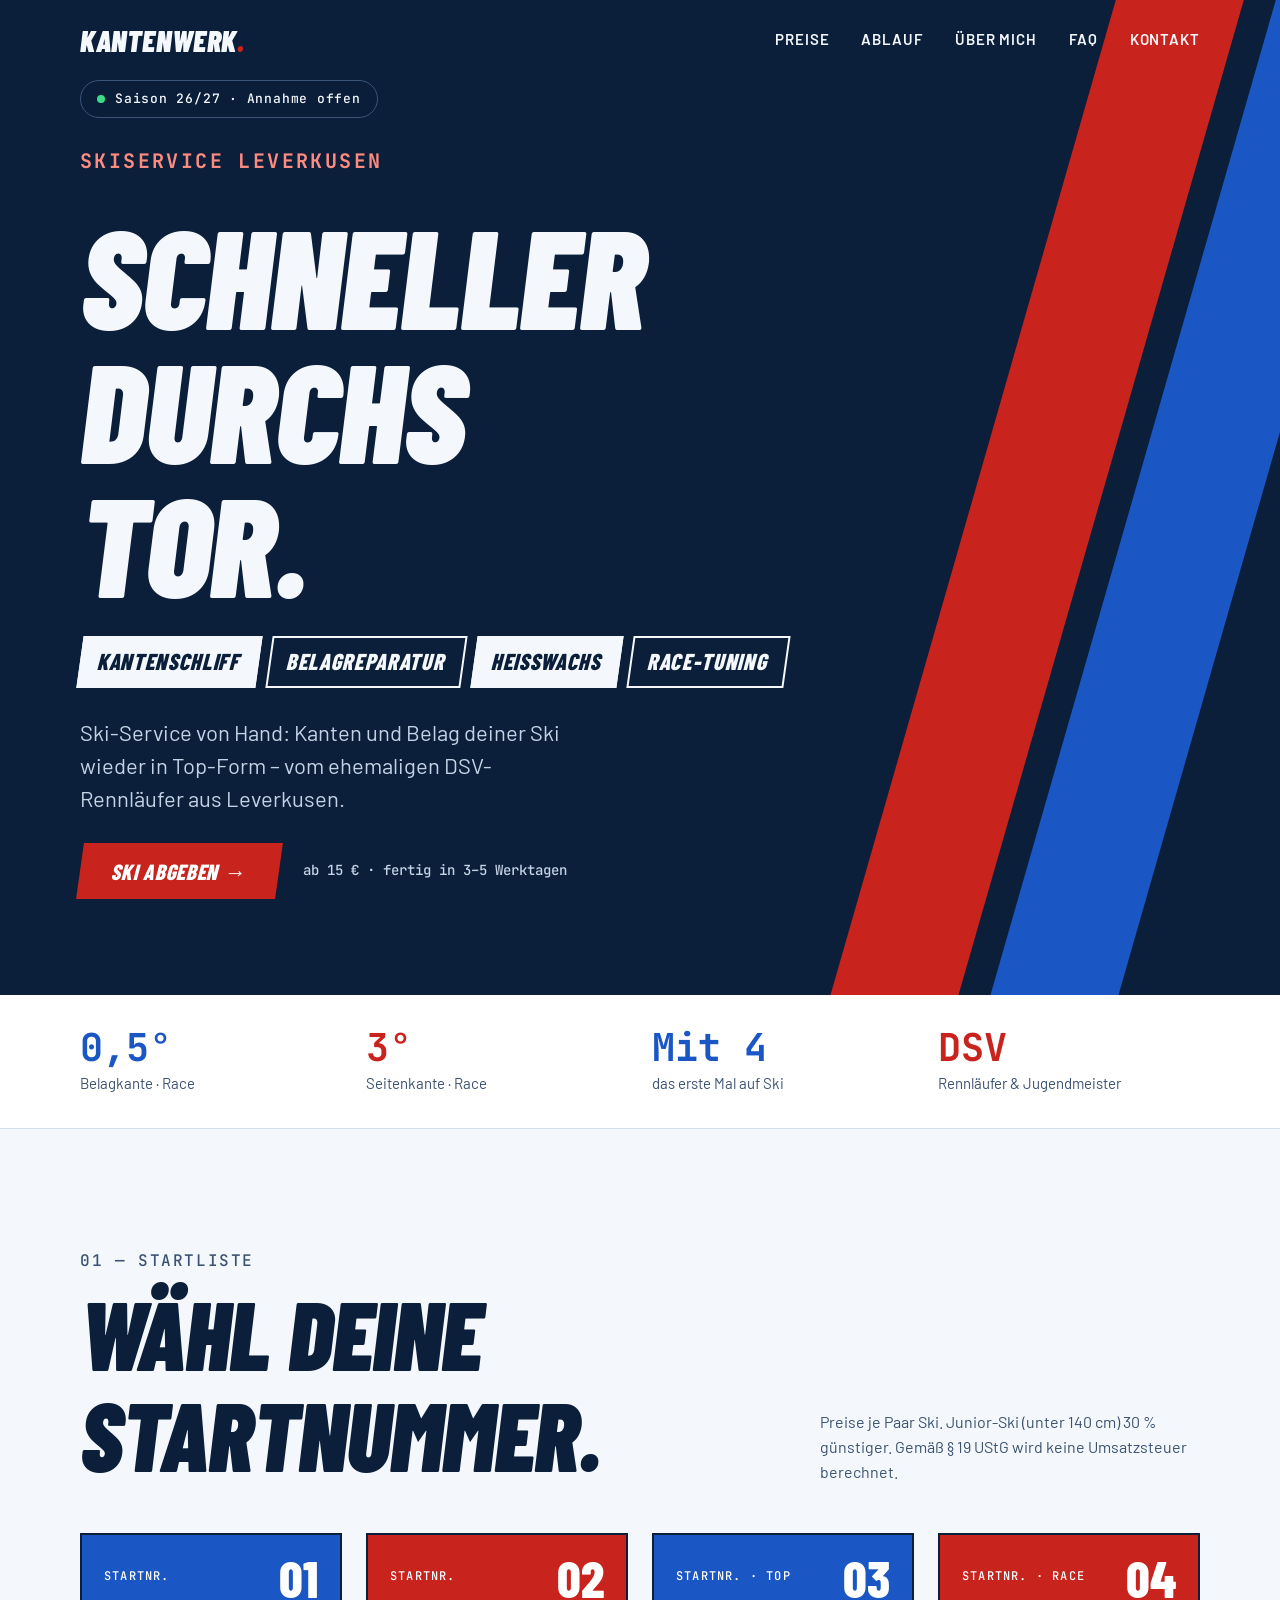
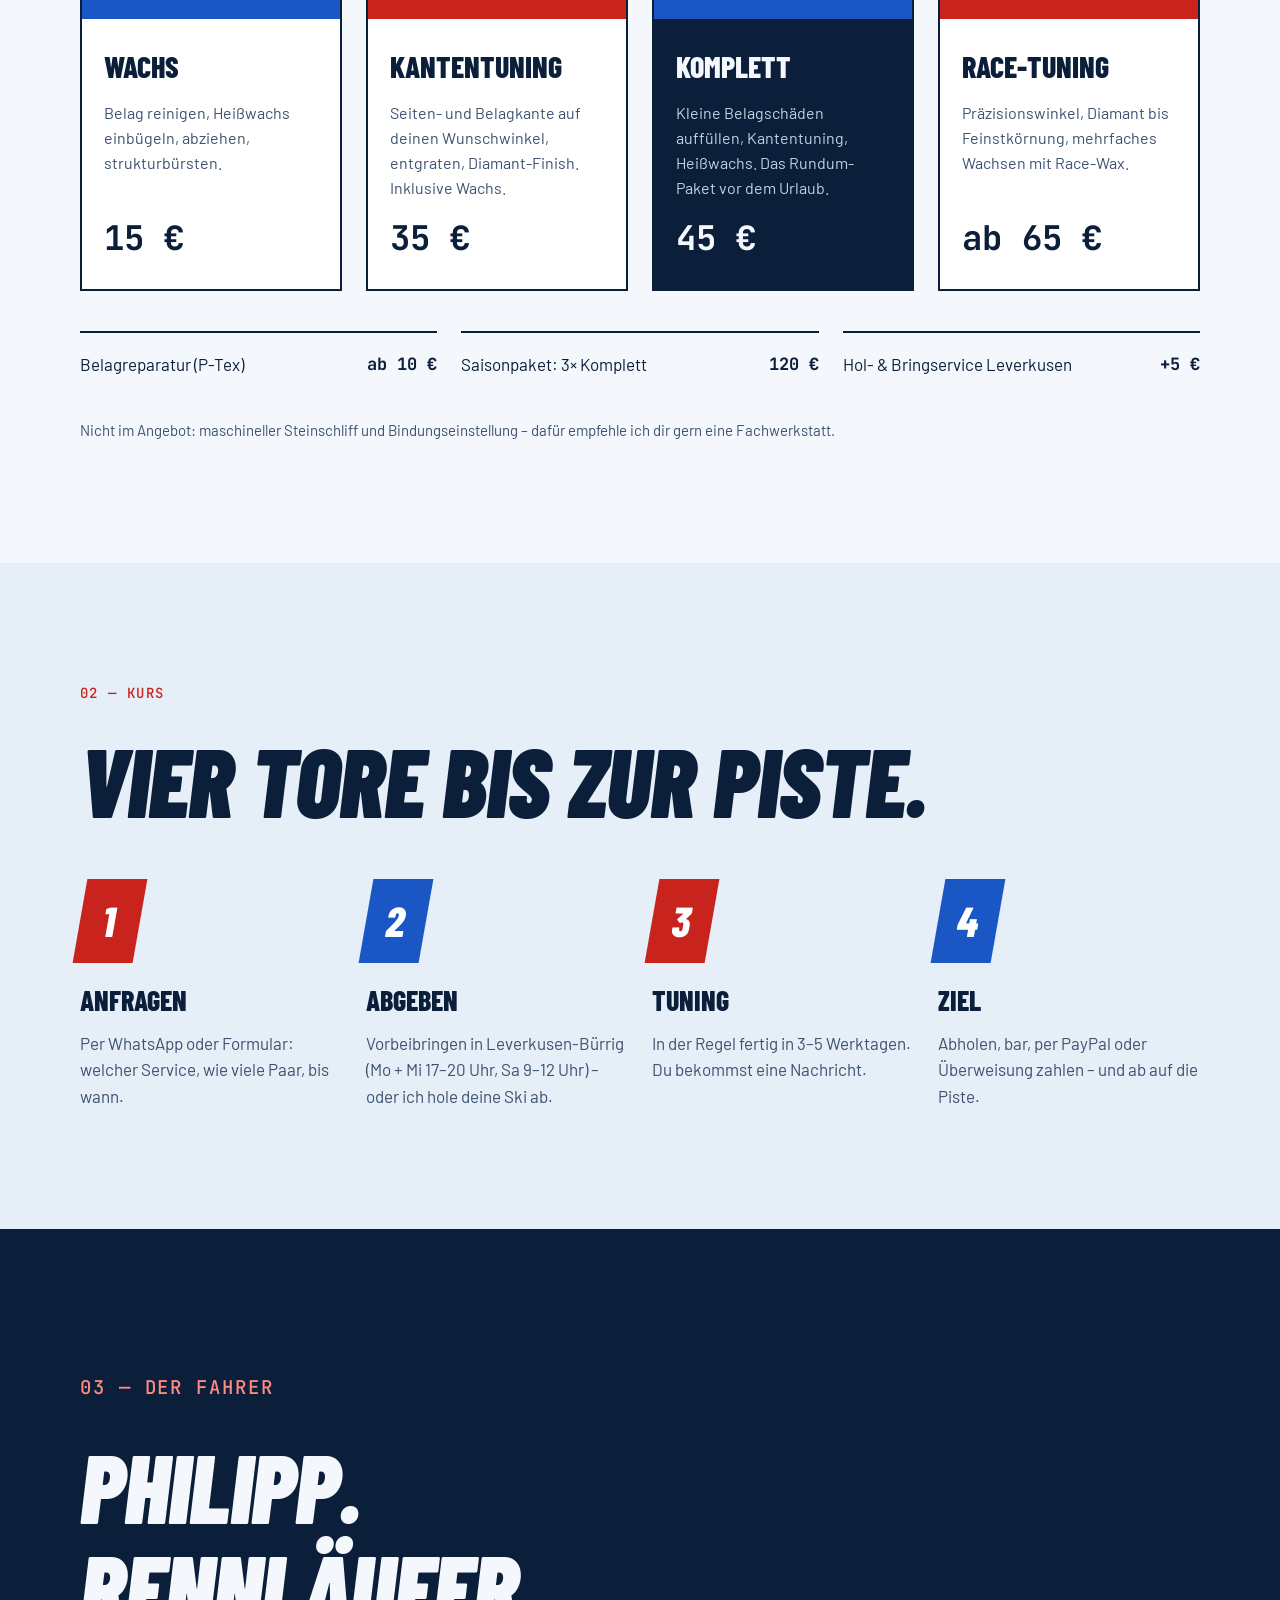
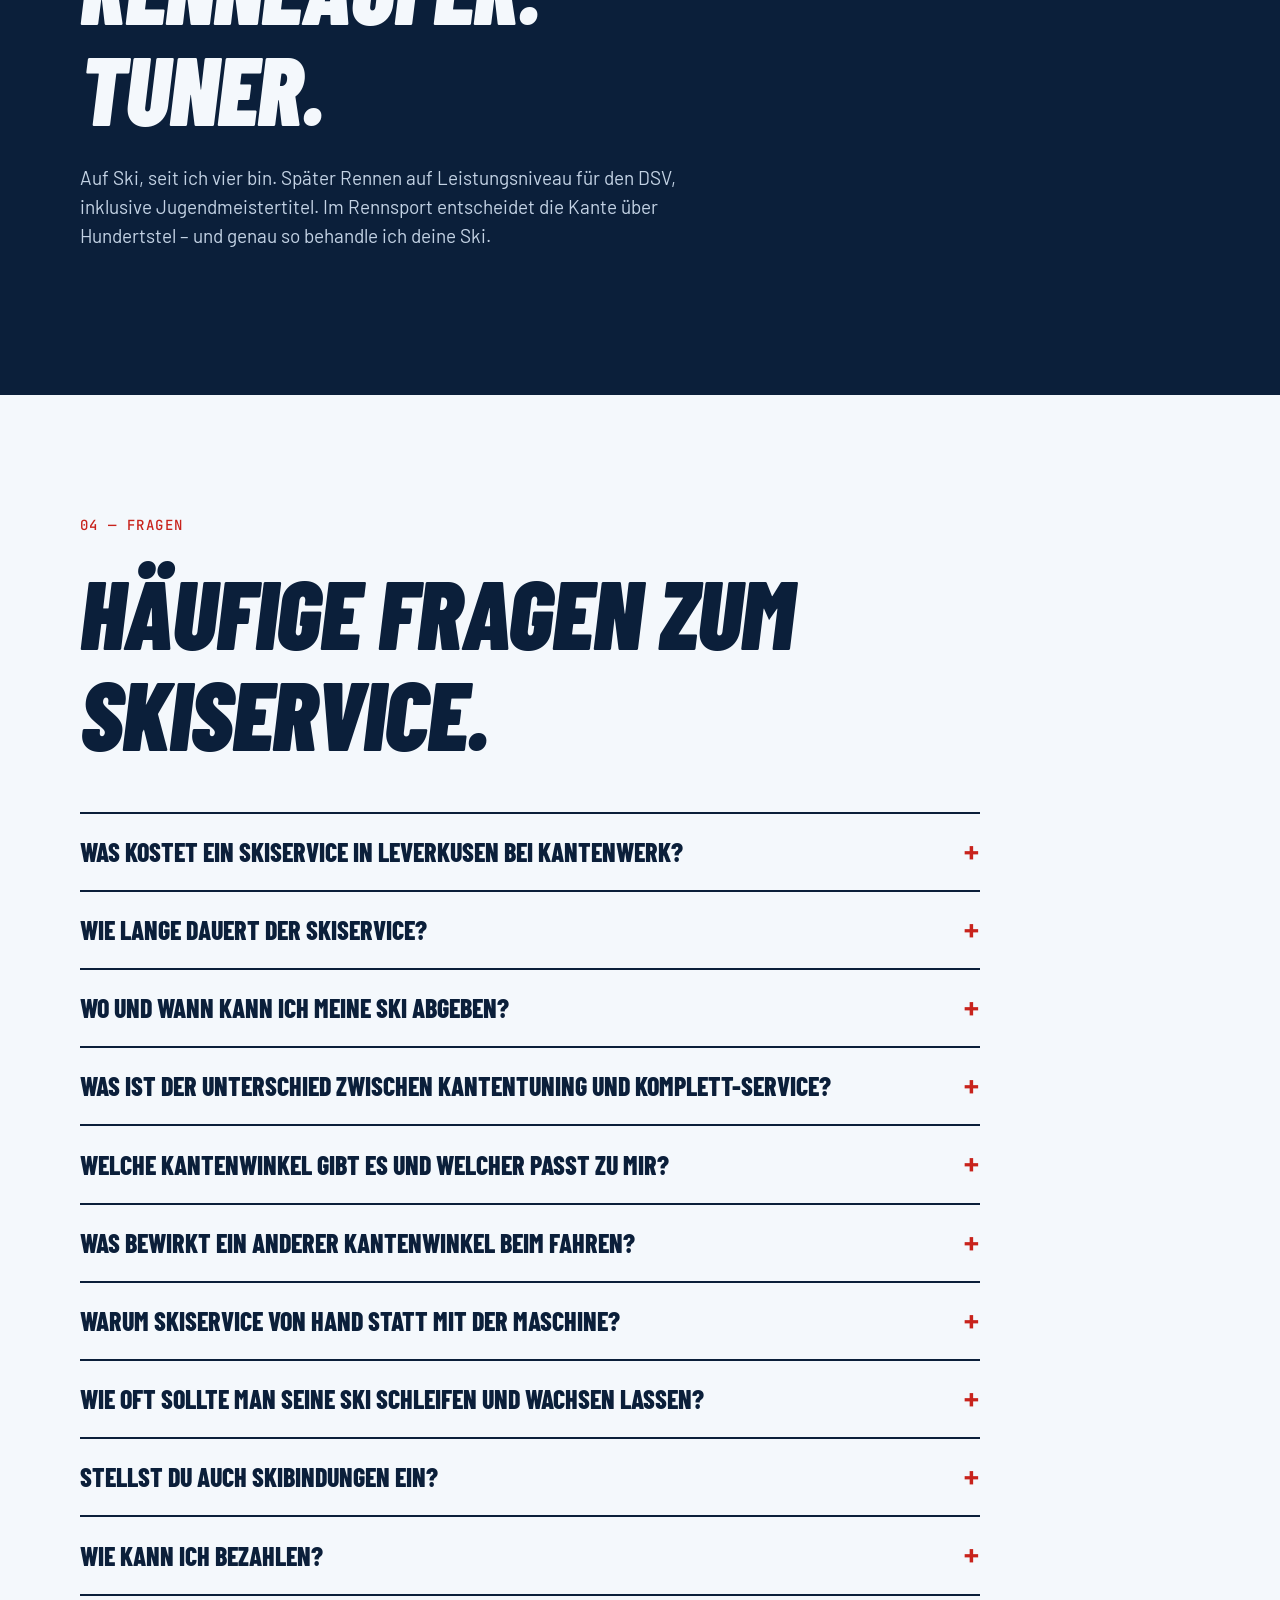
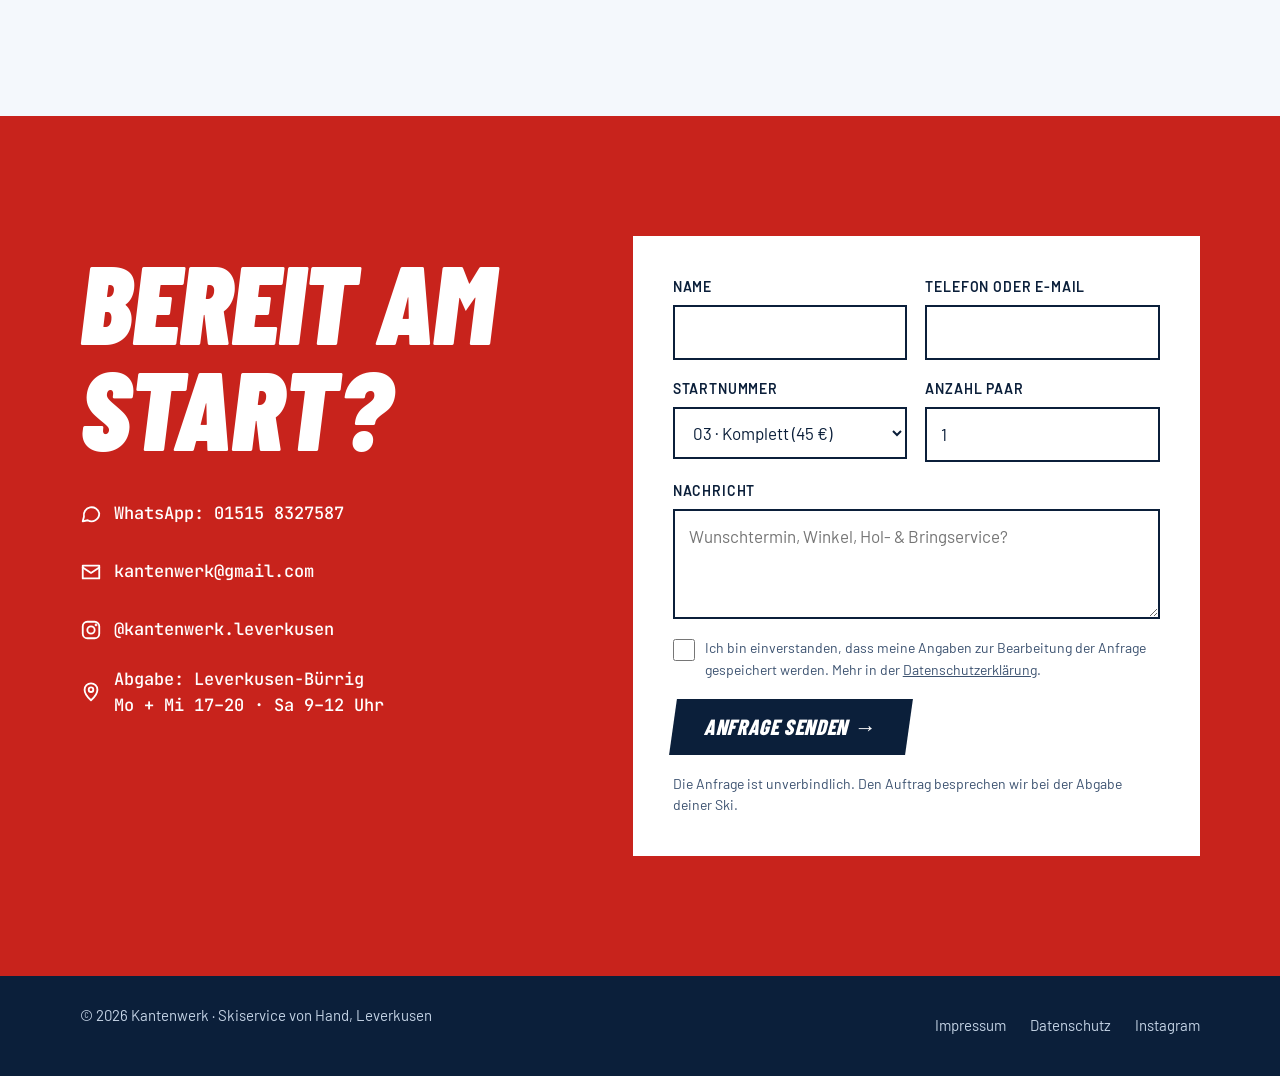
==== commit 60c0db4d: "Instagram @kantenwerk.leverkusen verlinkt (Kontakt, Footer, strukturierte Daten) Co-Authored-By: Cla" ====
--- a/index.html
+++ b/index.html
@@ -21,7 +21,7 @@
 <meta name="twitter:card" content="summary_large_image">
 <meta name="geo.region" content="DE-NW">
 <meta name="geo.placename" content="Leverkusen">
-<script type="application/ld+json">{"@context": "https://schema.org", "@type": "LocalBusiness", "@id": "https://kantenwerk-leverkusen.de/#business", "name": "Kantenwerk – Skiservice Leverkusen", "description": "Skiservice von Hand in Leverkusen: Kantenschliff, Belagreparatur, Heißwachs und Race-Tuning vom ehemaligen DSV-Rennläufer.", "url": "https://kantenwerk-leverkusen.de/", "telephone": "+49 1515 8327587", "email": "kantenwerk@gmail.com", "image": "https://kantenwerk-leverkusen.de/og-image.png", "priceRange": "15–65 €", "address": {"@type": "PostalAddress", "streetAddress": "Alte Garten 9", "postalCode": "51371", "addressLocality": "Leverkusen", "addressRegion": "Nordrhein-Westfalen", "addressCountry": "DE"}, "areaServed": {"@type": "City", "name": "Leverkusen"}, "founder": {"@type": "Person", "name": "Philipp Mücke"}, "openingHoursSpecification": [{"@type": "OpeningHoursSpecification", "dayOfWeek": ["Monday", "Wednesday"], "opens": "17:00", "closes": "20:00"}, {"@type": "OpeningHoursSpecification", "dayOfWeek": "Saturday", "opens": "09:00", "closes": "12:00"}], "paymentAccepted": "Bargeld, PayPal, Überweisung", "currenciesAccepted": "EUR", "hasOfferCatalog": {"@type": "OfferCatalog", "name": "Skiservice", "itemListElement": [{"@type": "Offer", "name": "Wachs", "description": "Belag reinigen, Heißwachs, abziehen, strukturbürsten", "price": "15", "priceCurrency": "EUR", "itemOffered": {"@type": "Service", "name": "Wachs"}}, {"@type": "Offer", "name": "Kantentuning", "description": "Seiten- und Belagkante auf Wunschwinkel, Diamant-Finish, inkl. Wachs", "price": "35", "priceCurrency": "EUR", "itemOffered": {"@type": "Service", "name": "Kantentuning"}}, {"@type": "Offer", "name": "Komplett-Service", "description": "Belagreparatur, Kantentuning und Heißwachs", "price": "45", "priceCurrency": "EUR", "itemOffered": {"@type": "Service", "name": "Komplett-Service"}}, {"@type": "Offer", "name": "Race-Tuning", "description": "Präzisionswinkel, Diamant bis Feinstkörnung, Race-Wax (ab-Preis)", "price": "65", "priceCurrency": "EUR", "itemOffered": {"@type": "Service", "name": "Race-Tuning"}}]}}</script>
+<script type="application/ld+json">{"@context": "https://schema.org", "@type": "LocalBusiness", "@id": "https://kantenwerk-leverkusen.de/#business", "name": "Kantenwerk – Skiservice Leverkusen", "description": "Skiservice von Hand in Leverkusen: Kantenschliff, Belagreparatur, Heißwachs und Race-Tuning vom ehemaligen DSV-Rennläufer.", "url": "https://kantenwerk-leverkusen.de/", "telephone": "+49 1515 8327587", "email": "kantenwerk@gmail.com", "image": "https://kantenwerk-leverkusen.de/og-image.png", "priceRange": "15–65 €", "address": {"@type": "PostalAddress", "streetAddress": "Alte Garten 9", "postalCode": "51371", "addressLocality": "Leverkusen", "addressRegion": "Nordrhein-Westfalen", "addressCountry": "DE"}, "areaServed": {"@type": "City", "name": "Leverkusen"}, "founder": {"@type": "Person", "name": "Philipp Mücke"}, "openingHoursSpecification": [{"@type": "OpeningHoursSpecification", "dayOfWeek": ["Monday", "Wednesday"], "opens": "17:00", "closes": "20:00"}, {"@type": "OpeningHoursSpecification", "dayOfWeek": "Saturday", "opens": "09:00", "closes": "12:00"}], "paymentAccepted": "Bargeld, PayPal, Überweisung", "currenciesAccepted": "EUR", "hasOfferCatalog": {"@type": "OfferCatalog", "name": "Skiservice", "itemListElement": [{"@type": "Offer", "name": "Wachs", "description": "Belag reinigen, Heißwachs, abziehen, strukturbürsten", "price": "15", "priceCurrency": "EUR", "itemOffered": {"@type": "Service", "name": "Wachs"}}, {"@type": "Offer", "name": "Kantentuning", "description": "Seiten- und Belagkante auf Wunschwinkel, Diamant-Finish, inkl. Wachs", "price": "35", "priceCurrency": "EUR", "itemOffered": {"@type": "Service", "name": "Kantentuning"}}, {"@type": "Offer", "name": "Komplett-Service", "description": "Belagreparatur, Kantentuning und Heißwachs", "price": "45", "priceCurrency": "EUR", "itemOffered": {"@type": "Service", "name": "Komplett-Service"}}, {"@type": "Offer", "name": "Race-Tuning", "description": "Präzisionswinkel, Diamant bis Feinstkörnung, Race-Wax (ab-Preis)", "price": "65", "priceCurrency": "EUR", "itemOffered": {"@type": "Service", "name": "Race-Tuning"}}]}, "sameAs": ["https://www.instagram.com/kantenwerk.leverkusen/"]}</script>
 <script type="application/ld+json">{"@context": "https://schema.org", "@type": "FAQPage", "mainEntity": [{"@type": "Question", "name": "Was kostet ein Skiservice in Leverkusen bei Kantenwerk?", "acceptedAnswer": {"@type": "Answer", "text": "Wachs kostet 15 €, Kantentuning 35 € (inkl. Wachs), der Komplett-Service mit Belagreparatur, Kanten und Heißwachs 45 € und Race-Tuning ab 65 € je Paar. Junior-Ski unter 140 cm sind 30 % günstiger."}}, {"@type": "Question", "name": "Wie lange dauert der Skiservice?", "acceptedAnswer": {"@type": "Answer", "text": "In der Regel sind deine Ski nach 3–5 Werktagen fertig. Du bekommst eine Nachricht, sobald du sie abholen kannst."}}, {"@type": "Question", "name": "Wo und wann kann ich meine Ski abgeben?", "acceptedAnswer": {"@type": "Answer", "text": "In Leverkusen-Bürrig, montags und mittwochs von 17 bis 20 Uhr sowie samstags von 9 bis 12 Uhr. Innerhalb von Leverkusen hole ich deine Ski auf Wunsch für 5 € Aufpreis auch ab und bringe sie zurück."}}, {"@type": "Question", "name": "Was ist der Unterschied zwischen Kantentuning und Komplett-Service?", "acceptedAnswer": {"@type": "Answer", "text": "Beim Kantentuning werden Seiten- und Belagkante auf den gewünschten Winkel geschliffen, entgratet und mit Diamant poliert, danach wird gewachst. Beim Komplett-Service werden zusätzlich Kratzer und kleine Schäden im Belag mit P-Tex aufgefüllt und glatt abgezogen."}}, {"@type": "Question", "name": "Welche Kantenwinkel gibt es und welcher passt zu mir?", "acceptedAnswer": {"@type": "Answer", "text": "Beim Ski gibt es zwei Winkel: die Belagkante (Unterseite, meist 0,5–1°) und die Seitenkante (meist 1–4°, oft auch als 89° bis 86° angegeben; 3° entspricht 87°). Einsteiger und Genussfahrer: Belag 1°, Seite 1° (89°). Sportliche Freizeitfahrer und Allround: Belag 1°, Seite 2° (88°). Ambitionierte Carver auf harter Piste: Belag 0,5–0,7°, Seite 3° (87°). Slalom: Belag 0,5°, Seite 3–4° (87–86°). Riesenslalom und Speed: Belag 0,5–1°, Seite 2–3° (88–87°). Ohne Wunsch schleife ich nach der Herstellerangabe des Ski; auf Anfrage gibt es eine persönliche Empfehlung."}}, {"@type": "Question", "name": "Was bewirkt ein anderer Kantenwinkel beim Fahren?", "acceptedAnswer": {"@type": "Answer", "text": "Mehr Seitenkantenwinkel (z. B. 3° statt 1°) macht die Kante spitzer: Der Ski greift auf Eis und harter Piste deutlich besser und carvt sauberer, die Kante nutzt sich aber schneller ab und reagiert direkter auf Fahrfehler. Mehr Belagkantenwinkel (z. B. 1° statt 0,5°) hebt die Kante leicht an: Der Ski lässt sich leichter andrehen und wirkt gutmütiger. Weniger Belagkantenwinkel macht ihn direkter und aggressiver – ideal für geübte Fahrer, für Einsteiger eher zu hakelig."}}, {"@type": "Question", "name": "Warum Skiservice von Hand statt mit der Maschine?", "acceptedAnswer": {"@type": "Answer", "text": "Von Hand wird nur so viel Kante abgetragen wie nötig, und die Winkel werden genau auf deinen Fahrstil eingestellt. Das schont das Material und sorgt für präzisen Grip, besonders auf harter und eisiger Piste."}}, {"@type": "Question", "name": "Wie oft sollte man seine Ski schleifen und wachsen lassen?", "acceptedAnswer": {"@type": "Answer", "text": "Als Faustregel: Wachs nach etwa 3–5 Skitagen, Kanten nach etwa 5–7 Skitagen oder spätestens vor jeder Saison. Wer viel auf eisigen Pisten oder Rennen fährt, braucht häufiger Service."}}, {"@type": "Question", "name": "Stellst du auch Skibindungen ein?", "acceptedAnswer": {"@type": "Answer", "text": "Nein. Die Bindungseinstellung ist sicherheitsrelevant und gehört auf ein geprüftes Einstellgerät in einer Fachwerkstatt. Kantenwerk konzentriert sich auf Kanten, Belag und Wachs."}}, {"@type": "Question", "name": "Wie kann ich bezahlen?", "acceptedAnswer": {"@type": "Answer", "text": "Bar bei Abholung, per PayPal oder per Überweisung."}}]}</script>
 </head>
 <body>
@@ -62,7 +62,7 @@
   <div class="wrap">
     <div class="stat"><b>0,5<span class="deg">°</span></b><span>Belagkante · Race</span></div>
     <div class="stat"><b>3<span class="deg">°</span></b><span>Seitenkante · Race</span></div>
-    <div class="stat"><b>Seit 2002</b><span>auf Ski unterwegs</span></div>
+    <div class="stat"><b>Mit 4</b><span>das erste Mal auf Ski</span></div>
     <div class="stat"><b>DSV</b><span>Rennläufer &amp; Jugendmeister</span></div>
   </div>
 </section>
@@ -168,6 +168,10 @@
           <svg width="22" height="22" viewBox="0 0 24 24" fill="none" stroke="currentColor" stroke-width="2" stroke-linecap="round" stroke-linejoin="round" aria-hidden="true"><rect x="3" y="5" width="18" height="14"></rect><path d="m3 7 9 6 9-6"></path></svg>
           kantenwerk@gmail.com
         </a>
+        <a href="https://www.instagram.com/kantenwerk.leverkusen/">
+          <svg width="22" height="22" viewBox="0 0 24 24" fill="none" stroke="currentColor" stroke-width="2" stroke-linecap="round" stroke-linejoin="round" aria-hidden="true"><rect x="3" y="3" width="18" height="18" rx="5"></rect><circle cx="12" cy="12" r="4"></circle><circle cx="17.5" cy="6.5" r="0.5" fill="currentColor"></circle></svg>
+          @kantenwerk.leverkusen
+        </a>
         <span style="display:inline-flex;align-items:center;gap:12px;min-height:44px">
           <svg width="22" height="22" viewBox="0 0 24 24" fill="none" stroke="currentColor" stroke-width="2" stroke-linecap="round" stroke-linejoin="round" aria-hidden="true"><path d="M12 21s-7-6.1-7-11.5A7 7 0 0 1 19 9.5C19 14.9 12 21 12 21z"></path><circle cx="12" cy="9.5" r="2.5"></circle></svg>
           <span>Abgabe: Leverkusen-Bürrig<br>Mo + Mi 17–20 · Sa 9–12 Uhr</span>
@@ -212,7 +216,7 @@
     <nav aria-label="Rechtliches">
       <a href="impressum.html">Impressum</a>
       <a href="datenschutz.html">Datenschutz</a>
-      <!-- <a href="https://instagram.com/INSTAGRAM-NAME">Instagram</a> -->
+      <a href="https://www.instagram.com/kantenwerk.leverkusen/" rel="me">Instagram</a>
     </nav>
   </div>
 </footer>
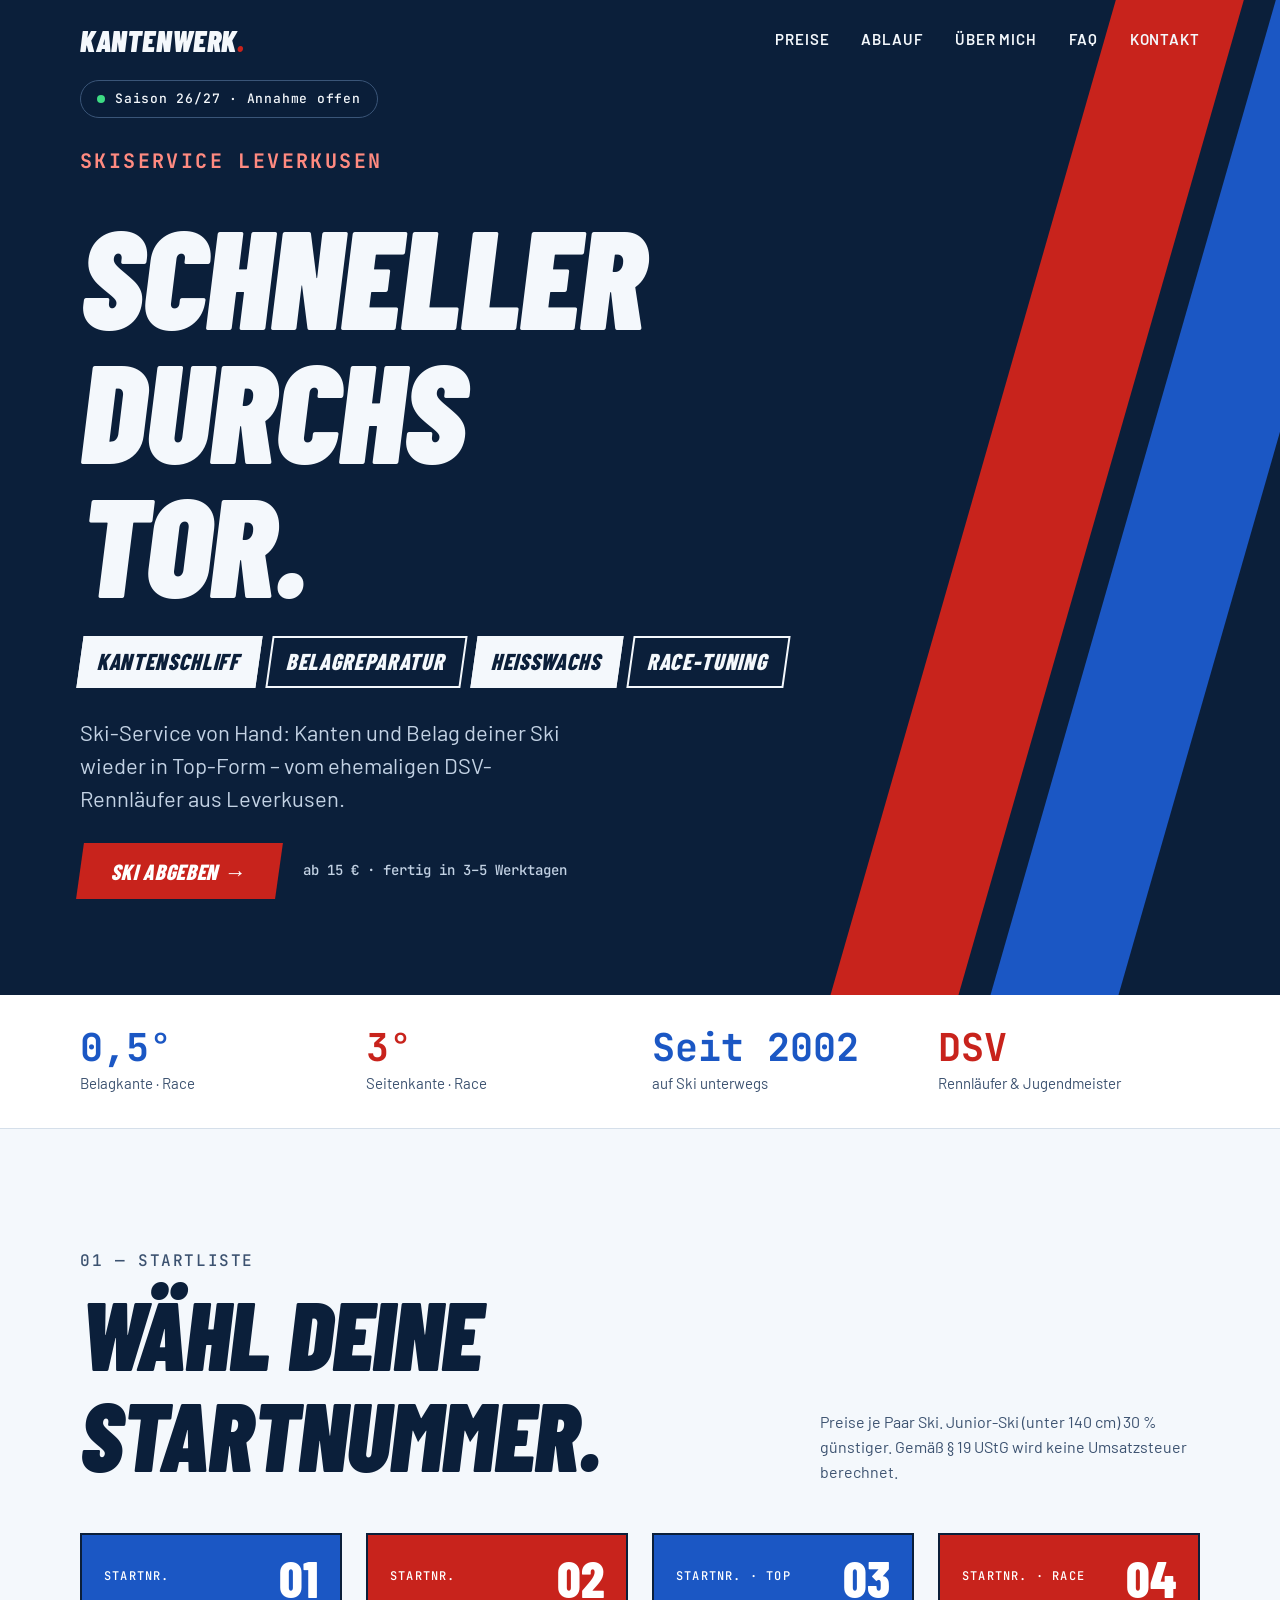
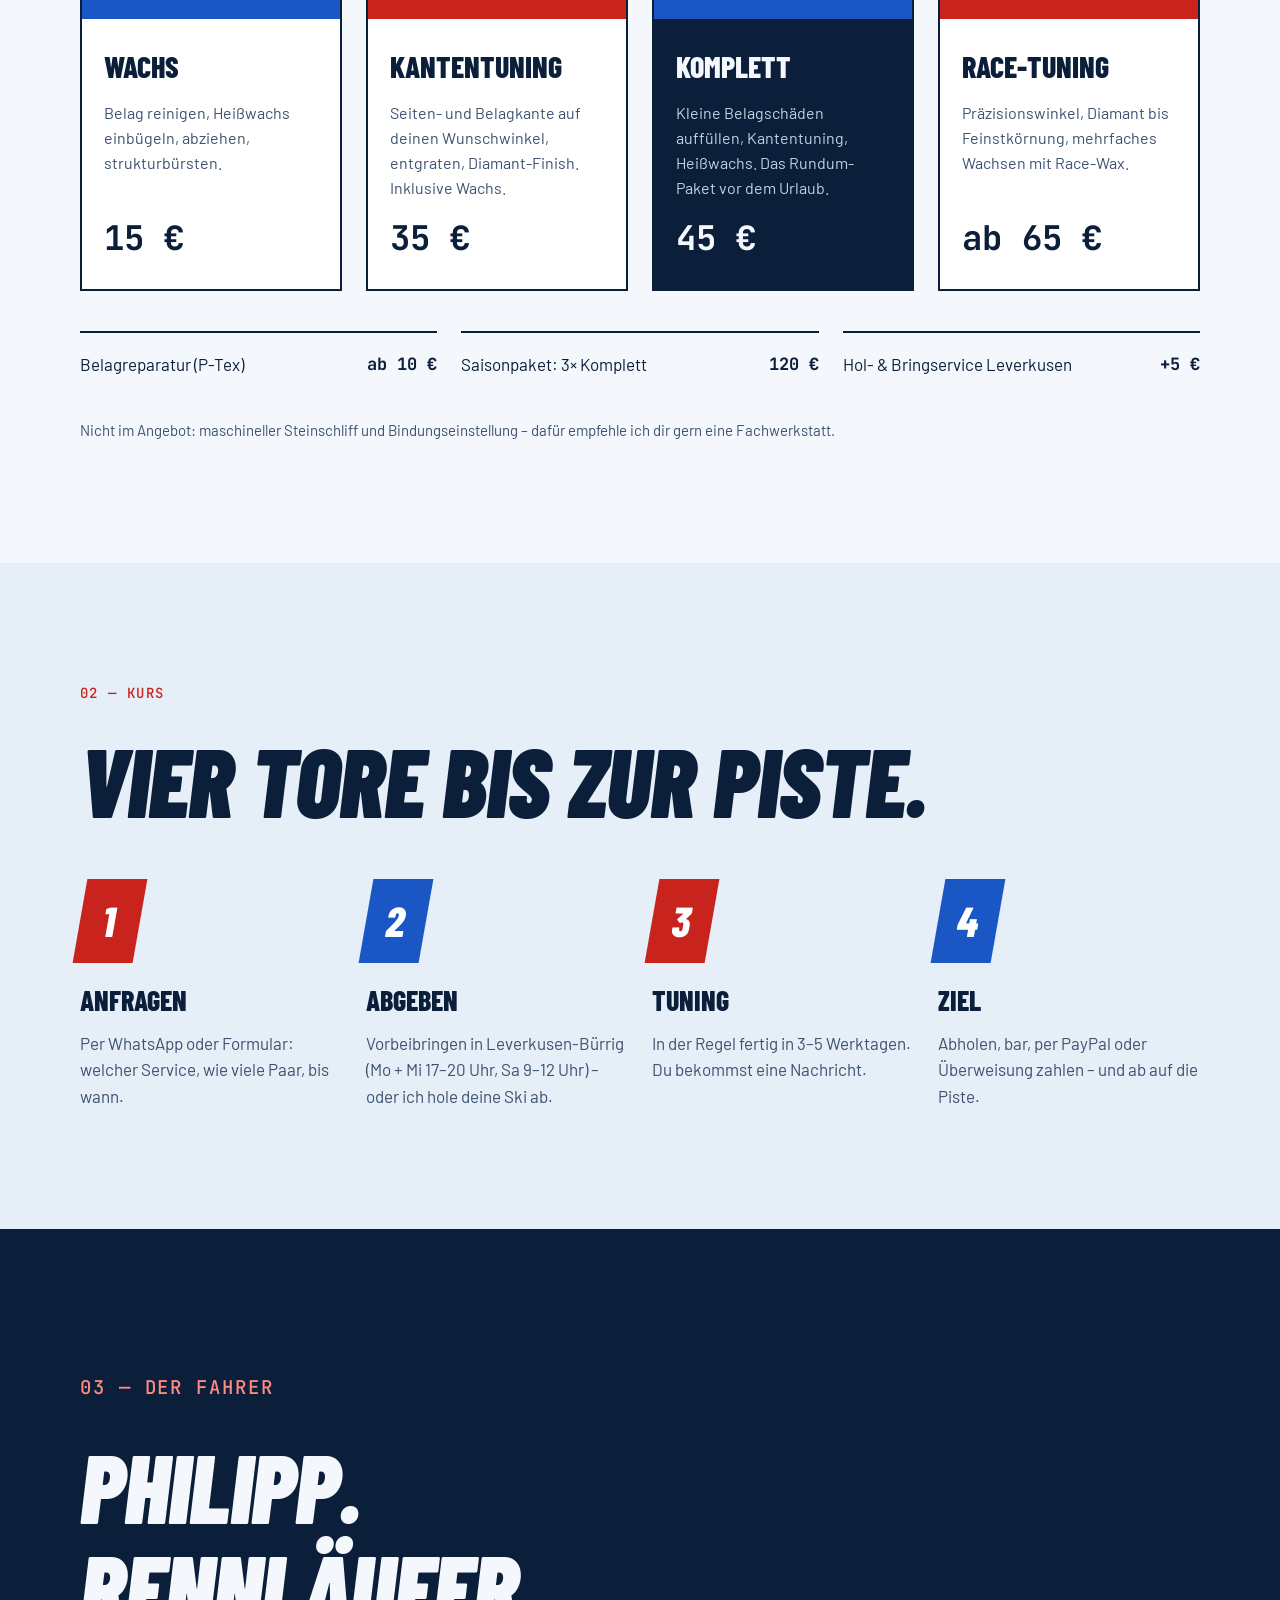
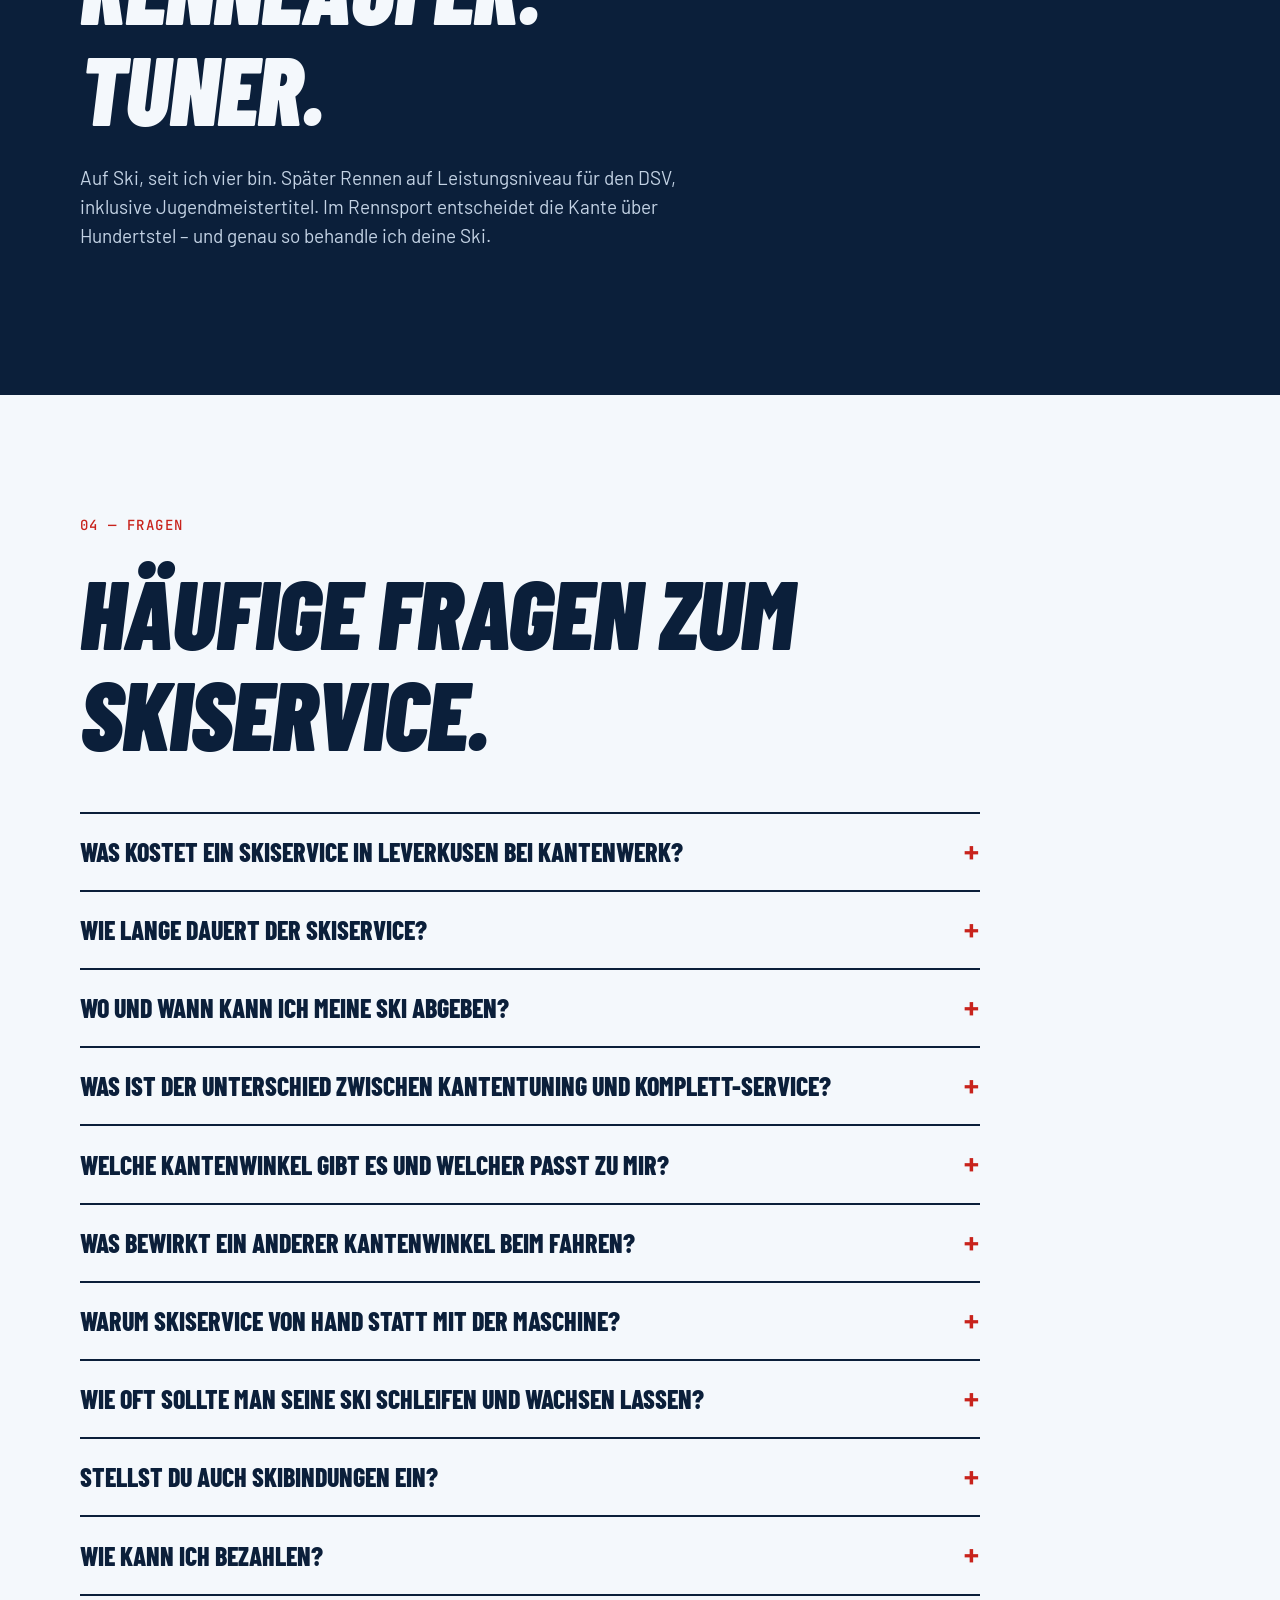
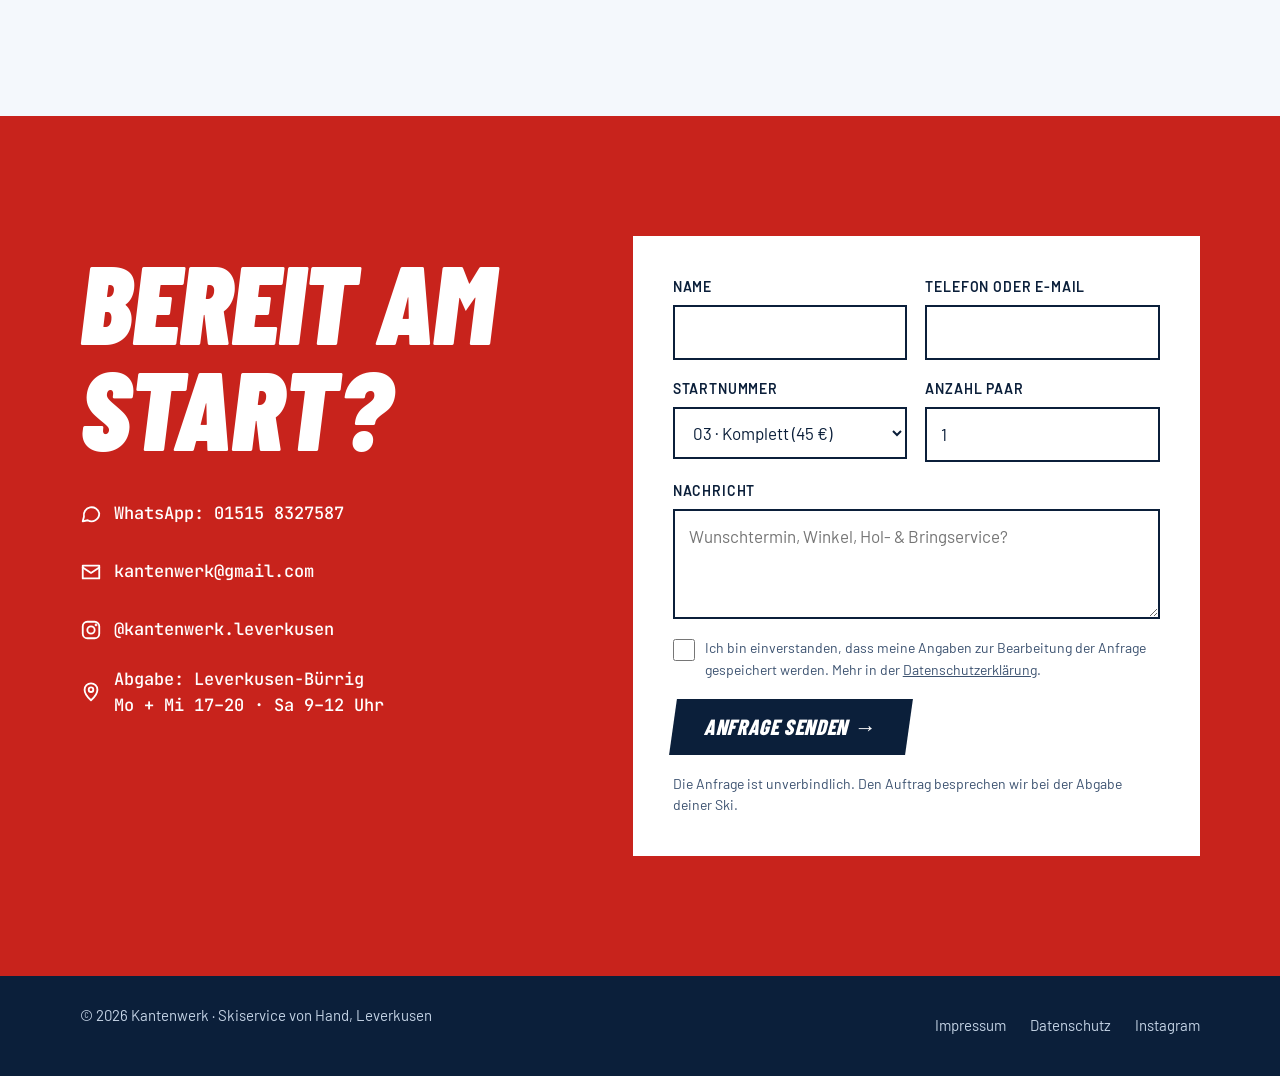
==== commit a0d39f5d: "Merge pull request #3 from pmuecke98/vorschau/instagram Instagram @kantenwerk.leverkusen verlinkt (K" ====
--- a/index.html
+++ b/index.html
@@ -62,7 +62,7 @@
   <div class="wrap">
     <div class="stat"><b>0,5<span class="deg">°</span></b><span>Belagkante · Race</span></div>
     <div class="stat"><b>3<span class="deg">°</span></b><span>Seitenkante · Race</span></div>
-    <div class="stat"><b>Mit 4</b><span>das erste Mal auf Ski</span></div>
+    <div class="stat"><b>Seit 2002</b><span>auf Ski unterwegs</span></div>
     <div class="stat"><b>DSV</b><span>Rennläufer &amp; Jugendmeister</span></div>
   </div>
 </section>
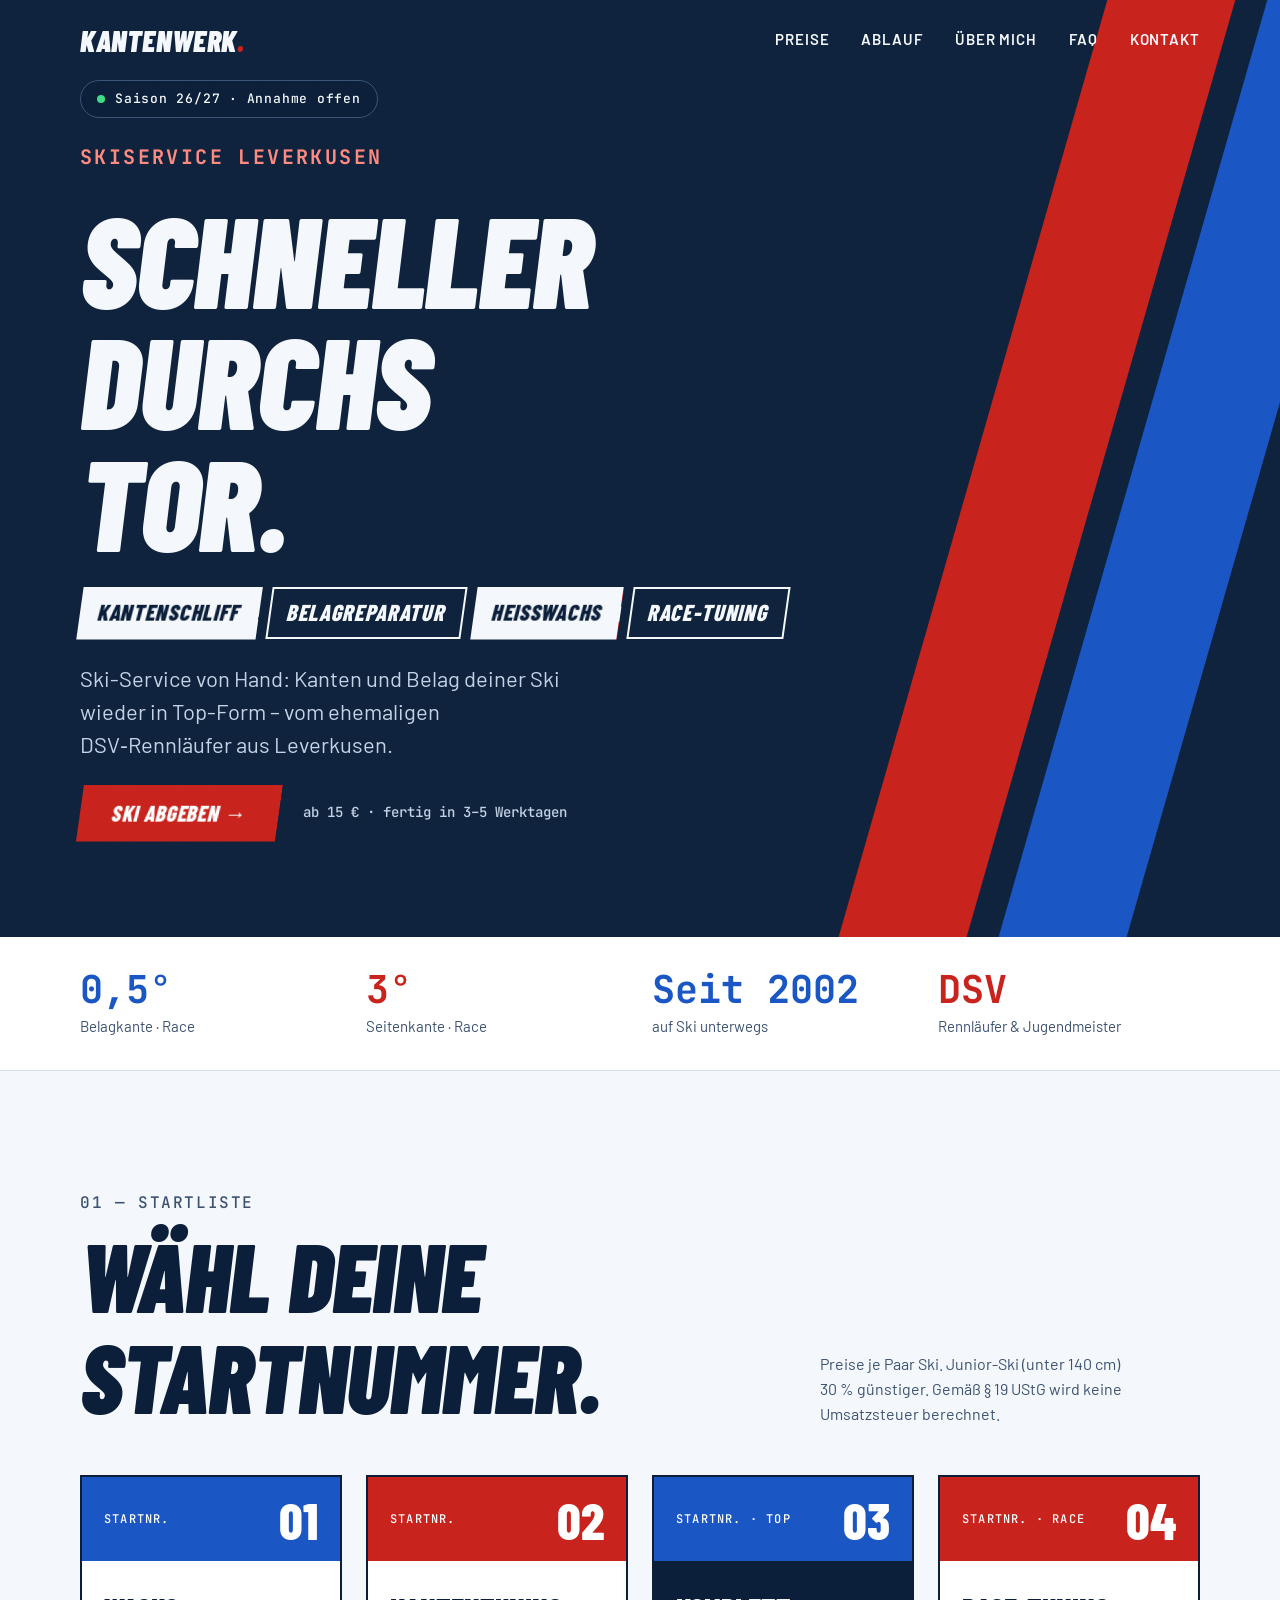
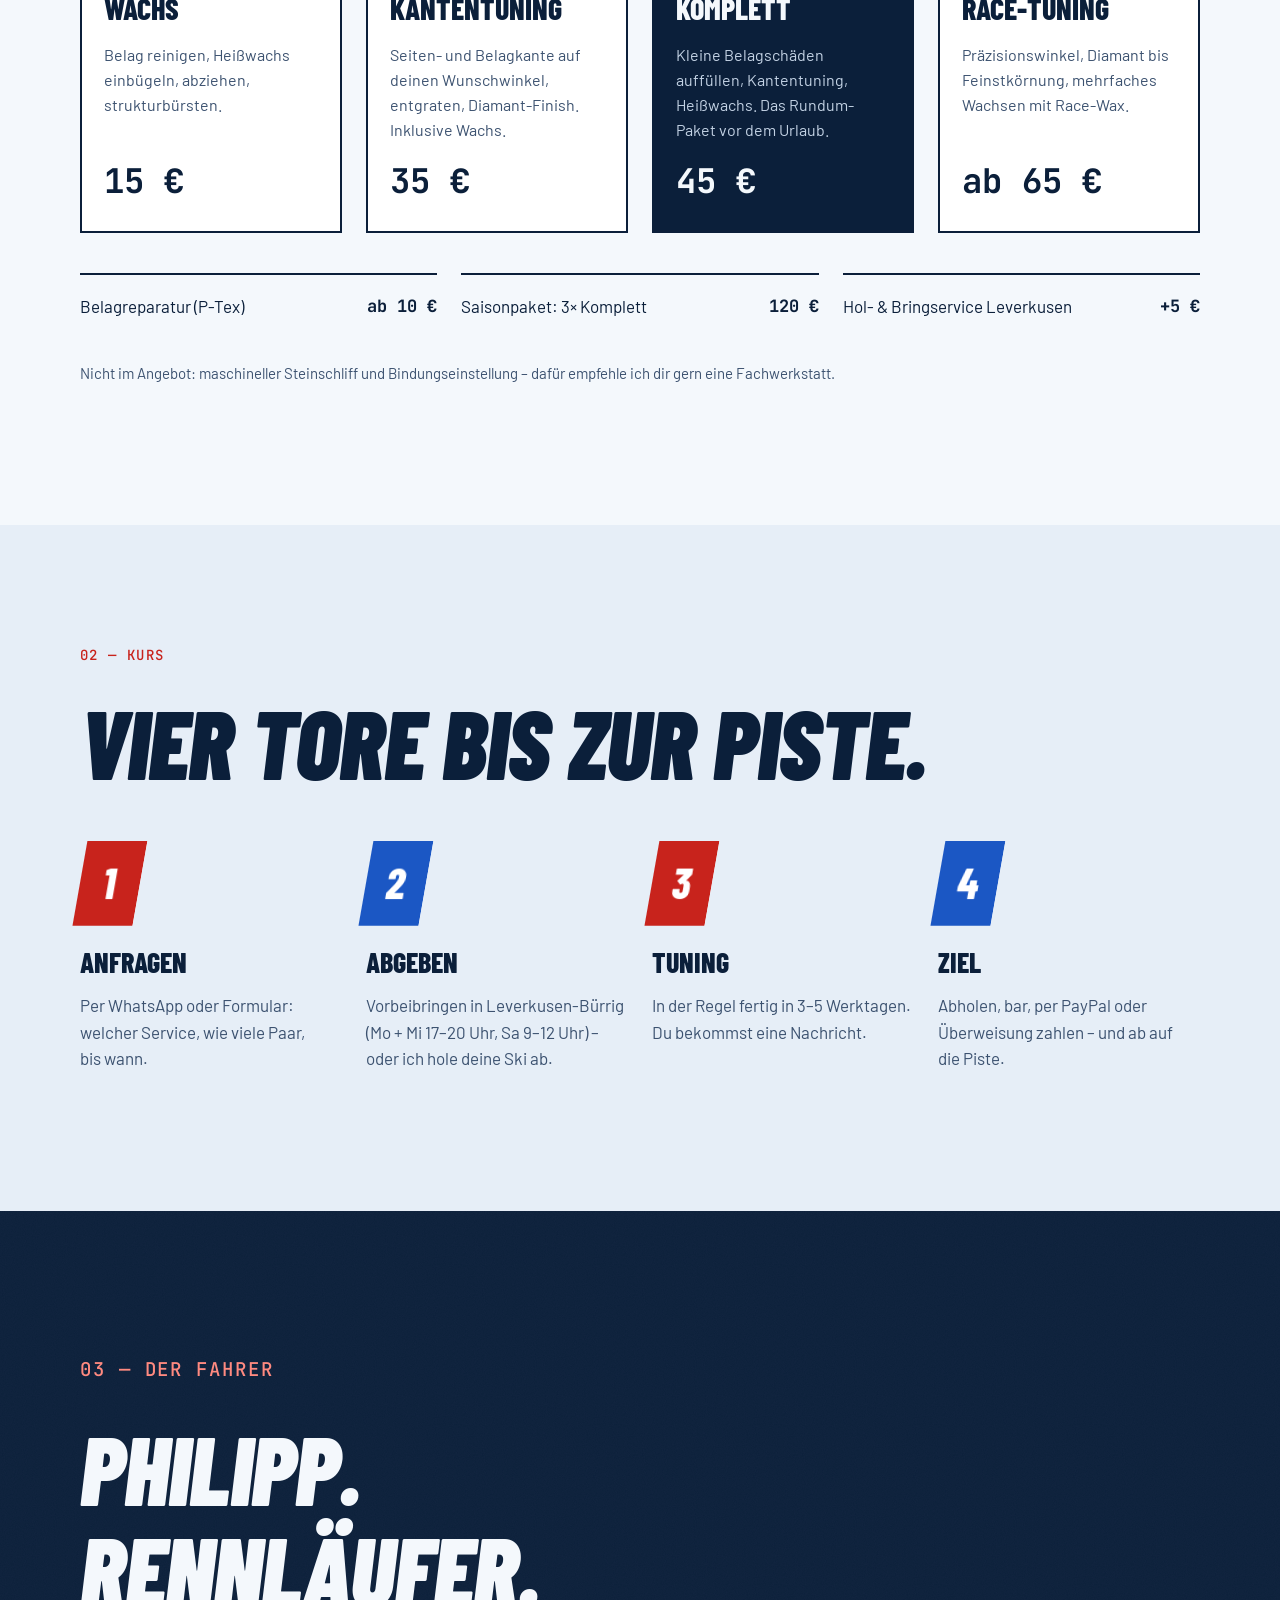
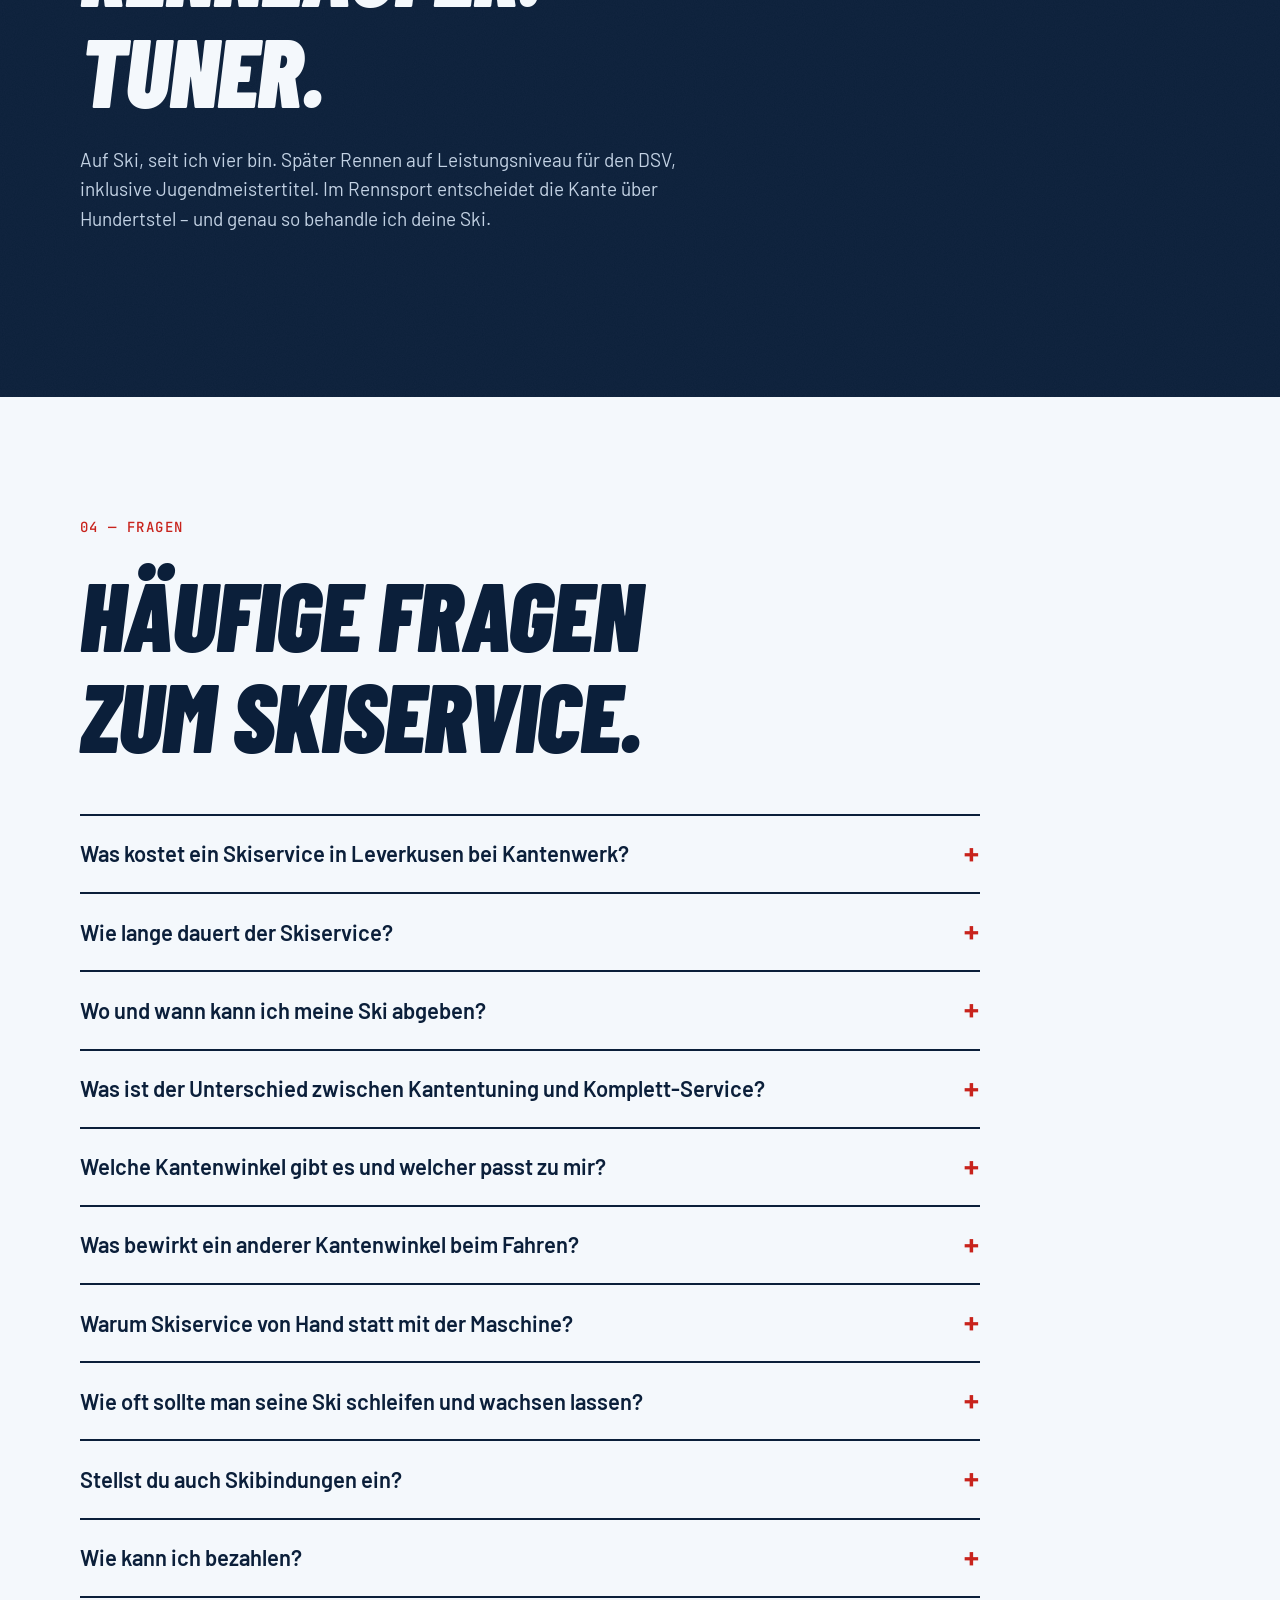
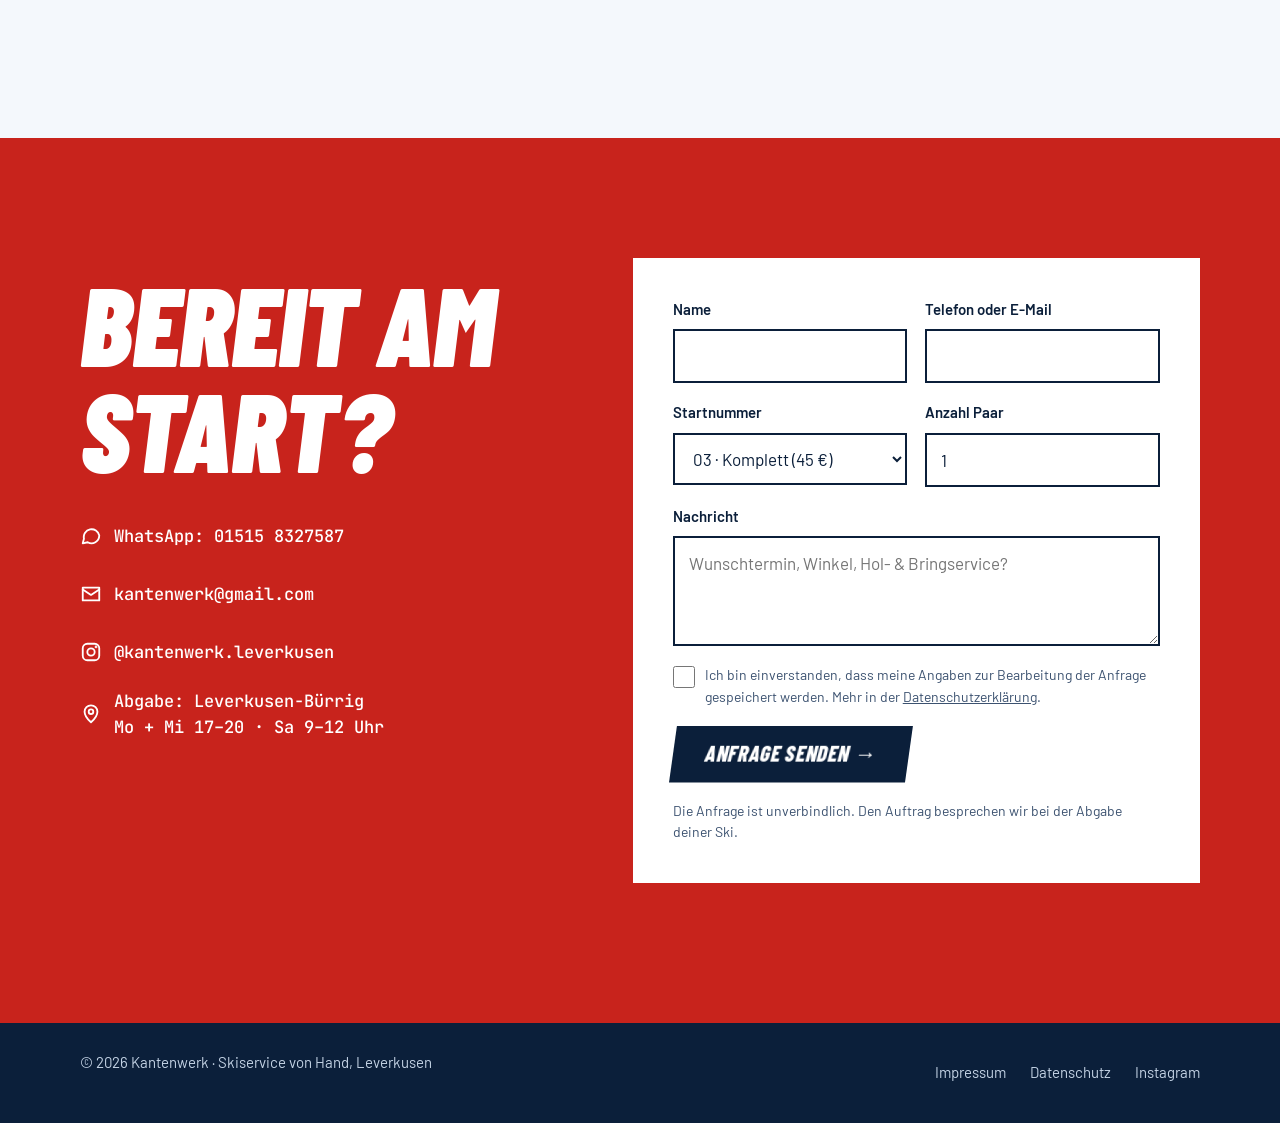
==== commit 654543c5: "Design-Audit (Redesign-Skill): Zustände, Lesbarkeit, Handy-Navigation, 404 - Handy: 'Anfragen'-Butto" ====
--- a/index.html
+++ b/index.html
@@ -39,16 +39,17 @@
         <li><a href="#faq">FAQ</a></li>
         <li><a href="#kontakt">Kontakt</a></li>
       </ul>
+      <a class="nav-cta" href="#kontakt">Anfragen</a>
     </nav>
   </div>
   <div class="wrap hero-body">
     <div class="pill"><i></i>Saison 26/27 · Annahme offen</div>
     <div class="eyebrow">Skiservice Leverkusen</div>
     <h1 class="display"><span class="sr-only">Skiservice in Leverkusen: </span>Schneller durchs Tor.</h1>
-    <ul class="chips" aria-label="Leistungen">
+    <ul class="chips">
       <li>Kantenschliff</li><li>Belagreparatur</li><li>Heißwachs</li><li>Race-Tuning</li>
     </ul>
-    <p class="lead">Ski-Service von Hand: Kanten und Belag deiner Ski wieder in Top-Form – vom ehemaligen DSV-Rennläufer aus Leverkusen.</p>
+    <p class="lead">Ski-Service von Hand: Kanten und Belag deiner Ski wieder in Top-Form – vom ehemaligen DSV&#8209;Rennläufer aus Leverkusen.</p>
     <div class="cta-row">
       <a class="btn btn-red" href="#kontakt">Ski abgeben →</a>
       <small>ab 15 € · fertig in 3–5 Werktagen</small>
@@ -107,7 +108,7 @@
   <div class="wrap">
     <p class="kicker">02 — Kurs</p>
     <h2 class="display h2">Vier Tore bis zur Piste.</h2>
-    <ol class="steps" style="list-style:none;padding:0;margin-bottom:0">
+    <ol class="steps">
       <li class="step"><div class="flag" aria-hidden="true">1</div><h3>Anfragen</h3><p>Per WhatsApp oder Formular: welcher Service, wie viele Paar, bis wann.</p></li>
       <li class="step"><div class="flag" aria-hidden="true">2</div><h3>Abgeben</h3><p>Vorbeibringen in Leverkusen-Bürrig (Mo + Mi 17–20 Uhr, Sa 9–12 Uhr) – oder ich hole deine Ski ab.</p></li>
       <li class="step"><div class="flag" aria-hidden="true">3</div><h3>Tuning</h3><p>In der Regel fertig in 3–5 Werktagen. Du bekommst eine Nachricht.</p></li>
@@ -172,7 +173,7 @@
           <svg width="22" height="22" viewBox="0 0 24 24" fill="none" stroke="currentColor" stroke-width="2" stroke-linecap="round" stroke-linejoin="round" aria-hidden="true"><rect x="3" y="3" width="18" height="18" rx="5"></rect><circle cx="12" cy="12" r="4"></circle><circle cx="17.5" cy="6.5" r="0.5" fill="currentColor"></circle></svg>
           @kantenwerk.leverkusen
         </a>
-        <span style="display:inline-flex;align-items:center;gap:12px;min-height:44px">
+        <span class="channel">
           <svg width="22" height="22" viewBox="0 0 24 24" fill="none" stroke="currentColor" stroke-width="2" stroke-linecap="round" stroke-linejoin="round" aria-hidden="true"><path d="M12 21s-7-6.1-7-11.5A7 7 0 0 1 19 9.5C19 14.9 12 21 12 21z"></path><circle cx="12" cy="9.5" r="2.5"></circle></svg>
           <span>Abgabe: Leverkusen-Bürrig<br>Mo + Mi 17–20 · Sa 9–12 Uhr</span>
         </span>
@@ -182,10 +183,10 @@
     <!-- Formular läuft über Netlify Forms (kostenlos bis 100 Anfragen/Monat). Anfragen kommen per Mail. -->
     <form name="anfrage" method="POST" action="danke.html" data-netlify="true" netlify-honeypot="bot-field">
       <input type="hidden" name="form-name" value="anfrage">
-      <p class="hp" aria-hidden="true"><label>Nicht ausfüllen <input name="bot-field" tabindex="-1" autocomplete="off"></label></p>
+      <p class="hp" aria-hidden="true"><label>Nicht ausfüllen <input type="text" name="bot-field" tabindex="-1" autocomplete="off"></label></p>
       <div class="row2">
-        <label>Name<input type="text" name="name" autocomplete="name" required></label>
-        <label>Telefon oder E-Mail<input type="text" name="kontakt" autocomplete="email" required></label>
+        <label>Name<input type="text" name="name" autocomplete="name" required minlength="2"><span class="field-hint">Bitte gib deinen Namen an.</span></label>
+        <label>Telefon oder E-Mail<input type="text" name="kontakt" autocomplete="email" required minlength="5"><span class="field-hint">Wie kann ich dich erreichen? Telefonnummer oder E-Mail.</span></label>
       </div>
       <div class="row2">
         <label>Startnummer
--- a/style.css
+++ b/style.css
@@ -24,15 +24,16 @@
 
 *{box-sizing:border-box}
 html{scroll-behavior:smooth}
+p,li,summary{text-wrap:pretty}
 body{margin:0;background:var(--snow);color:var(--text);font-family:var(--body);font-size:17px;line-height:1.55;-webkit-font-smoothing:antialiased}
 img{max-width:100%;display:block}
 a{color:inherit}
-:focus-visible{outline:3px solid var(--blue);outline-offset:3px}
+:focus-visible{outline:3px solid currentColor;outline-offset:4px}
 .wrap{width:100%;max-width:1440px;margin:0 auto;padding:0 var(--pad)}
 .skip{position:absolute;left:-9999px}.skip:focus{left:16px;top:16px;background:#fff;padding:8px 12px;z-index:99}
 
 /* Typo */
-.display{font-family:var(--display);font-style:italic;font-weight:900;text-transform:uppercase;line-height:.95;letter-spacing:-.01em;margin:0;padding-top:.1em}
+.display{font-family:var(--display);font-style:italic;font-weight:900;text-transform:uppercase;line-height:.95;letter-spacing:-.01em;margin:0;padding-top:.1em;text-wrap:balance}
 .h2{font-size:clamp(52px,8vw,96px);line-height:1.05}
 .kicker{font-family:var(--mono);font-size:14px;letter-spacing:.1em;text-transform:uppercase;color:var(--red);margin:0 0 16px}
 .lead{font-size:clamp(18px,2vw,22px);line-height:1.5;margin:0}
@@ -41,6 +42,7 @@
 /* Buttons */
 .btn{display:inline-flex;align-items:center;justify-content:center;min-height:56px;padding:0 32px;font-family:var(--display);font-style:italic;font-weight:800;font-size:22px;text-transform:uppercase;letter-spacing:.03em;text-decoration:none;border:0;cursor:pointer;transform:skewX(-8deg);transition:transform .15s,filter .15s}
 .btn:hover{filter:brightness(1.1);transform:skewX(-8deg) translateY(-2px)}
+.btn:active{transform:skewX(-8deg) translateY(1px) scale(.98);filter:brightness(.95);transition-duration:.08s}
 .btn-red{background:var(--red);color:#fff}
 .btn-navy{background:var(--navy);color:#fff}
 
@@ -55,10 +57,15 @@
 .logo span{color:var(--red)}
 .nav ul{display:none;list-style:none;margin:0;padding:0;gap:32px;font-weight:600;text-transform:uppercase;letter-spacing:.06em;font-size:15px}
 .nav ul a{text-decoration:none;padding:12px 0}
+.nav ul a{transition:color .2s}
 .nav ul a:hover{color:#8FC1FF}
-@media (min-width:900px){.nav ul{display:flex}}
-.hero-body{position:relative;z-index:2;flex:1;display:flex;flex-direction:column;justify-content:flex-end;gap:28px;padding-bottom:clamp(56px,8vw,96px)}
-.hero h1{font-size:clamp(64px,11vw,148px);max-width:10ch}
+.nav nav{display:flex;align-items:center;gap:32px}
+.nav-cta{display:inline-flex;align-items:center;min-height:44px;padding:0 18px;background:var(--red);color:#fff;font-family:var(--display);font-style:italic;font-weight:800;font-size:18px;text-transform:uppercase;letter-spacing:.03em;text-decoration:none;transform:skewX(-8deg);transition:filter .2s,transform .2s}
+.nav-cta:hover{filter:brightness(1.1)}
+.nav-cta:active{transform:skewX(-8deg) scale(.97)}
+@media (min-width:900px){.nav ul{display:flex}.nav-cta{display:none}}
+.hero-body{position:relative;z-index:2;flex:1;display:flex;flex-direction:column;justify-content:flex-end;gap:24px;padding-bottom:clamp(56px,8vw,96px)}
+.hero h1{font-size:clamp(64px,10vw,132px);max-width:10ch}
 .hero .lead{max-width:40ch;color:var(--muted-dark)}
 .eyebrow{font-family:var(--mono);font-weight:700;font-size:clamp(15px,1.6vw,20px);letter-spacing:.12em;text-transform:uppercase;color:#FF8A80;margin-bottom:-12px}
 .chips{list-style:none;margin:0;padding:0;display:flex;flex-wrap:wrap;gap:10px}
@@ -80,7 +87,7 @@
 .stat span{font-size:15px;color:var(--muted)}
 
 /* ===== Preise ===== */
-.block{padding:clamp(72px,10vw,120px) 0}
+.block{padding:clamp(72px,10vw,120px) 0 clamp(84px,11.5vw,140px)}
 .block-head{display:flex;flex-wrap:wrap;justify-content:space-between;align-items:flex-end;gap:24px;margin-bottom:48px}
 .block-head p{max-width:380px;margin:0;color:var(--muted);font-size:16px}
 .bibs{display:grid;gap:20px;grid-template-columns:1fr}
@@ -132,12 +139,14 @@
 .contact h2{font-size:clamp(60px,9vw,112px)}
 .channels{display:flex;flex-direction:column;gap:14px;margin-top:32px;font-family:var(--mono);font-size:17px}
 .channels a{text-decoration:none;display:inline-flex;align-items:center;gap:12px;min-height:44px}
+.channels a{text-underline-offset:4px;transition:opacity .2s}
 .channels a:hover{text-decoration:underline}
+.channel{display:inline-flex;align-items:center;gap:12px;min-height:44px}
 .channels svg{flex:none}
 form{background:#fff;color:var(--navy);padding:clamp(24px,4vw,40px);display:grid;gap:18px}
 .row2{display:grid;gap:18px;grid-template-columns:1fr}
 @media (min-width:600px){.row2{grid-template-columns:1fr 1fr}}
-label{display:flex;flex-direction:column;gap:8px;font-size:14px;font-weight:600;text-transform:uppercase;letter-spacing:.06em}
+label{display:flex;flex-direction:column;gap:8px;font-size:15px;font-weight:600}
 input,select,textarea{font:inherit;font-size:17px;text-transform:none;letter-spacing:0;font-weight:400;color:var(--navy);border:2px solid var(--navy);border-radius:0;padding:12px 14px;background:#fff;min-height:52px;width:100%}
 textarea{resize:vertical;min-height:110px}
 .consent{flex-direction:row;align-items:flex-start;gap:10px;text-transform:none;letter-spacing:0;font-weight:400;font-size:14px;color:var(--muted)}
@@ -150,6 +159,7 @@
 footer .wrap{display:flex;flex-wrap:wrap;justify-content:space-between;gap:16px;padding-top:28px;padding-bottom:28px}
 footer nav{display:flex;flex-wrap:wrap;gap:24px}
 footer a{text-decoration:none;min-height:44px;display:inline-flex;align-items:center}
+footer a{transition:color .2s}
 footer a:hover{color:#fff}
 
 /* ===== Rechtstexte ===== */
@@ -163,7 +173,7 @@
 /* ===== FAQ ===== */
 .faqs{margin-top:48px;border-top:2px solid var(--navy);max-width:900px}
 .faq{border-bottom:2px solid var(--navy)}
-.faq summary{cursor:pointer;list-style:none;display:flex;justify-content:space-between;align-items:center;gap:24px;padding:22px 0;min-height:44px;font-family:var(--display);font-weight:800;font-size:clamp(20px,2.2vw,26px);text-transform:uppercase;line-height:1.15}
+.faq summary{cursor:pointer;list-style:none;display:flex;justify-content:space-between;align-items:center;gap:24px;padding:22px 0;min-height:44px;font-family:var(--body);font-weight:600;font-size:clamp(18px,1.9vw,22px);line-height:1.15}
 .faq summary::-webkit-details-marker{display:none}
 .faq summary::after{content:"+";font-family:var(--mono);font-size:28px;color:var(--red);flex:none}
 .faq[open] summary::after{content:"–"}
@@ -185,3 +195,37 @@
 .stat b .deg,.acard .vals b .deg,.acard .vals span .deg,.price .deg,.results span .deg{font-size:inherit;color:inherit;letter-spacing:inherit;top:0;margin:0}
 
 .formnote{margin:0;font-size:14px;color:var(--muted)}
+
+/* ===== Formular-Zustände ===== */
+input,select,textarea{transition:border-color .2s,box-shadow .2s}
+input:hover,select:hover,textarea:hover{border-color:var(--blue)}
+input:user-invalid,textarea:user-invalid{border-color:var(--red);box-shadow:0 0 0 3px rgba(200,35,28,.15)}
+.field-hint{display:none;font-size:13px;font-weight:500;color:var(--red)}
+label:has(:user-invalid) .field-hint{display:block}
+
+/* ===== Struktur statt Inline-Styles ===== */
+.steps{list-style:none;padding:0;margin-bottom:0}
+.topbar .back{text-decoration:none;min-height:44px;display:inline-flex;align-items:center;transition:color .2s}
+.topbar .back:hover{color:#8FC1FF}
+.kicker-light{color:#FF8A80}
+
+/* ===== Struktur auf den dunklen Flächen: feines Korn wie Pistenschnee ===== */
+.hero::before,.driver::before{content:"";position:absolute;inset:0;pointer-events:none;opacity:.035;mix-blend-mode:screen;
+  background-image:url("data:image/svg+xml,%3Csvg xmlns='http://www.w3.org/2000/svg' width='160' height='160'%3E%3Cfilter id='n'%3E%3CfeTurbulence type='fractalNoise' baseFrequency='.9' numOctaves='2' stitchTiles='stitch'/%3E%3CfeColorMatrix values='0 0 0 0 1 0 0 0 0 1 0 0 0 0 1 0 0 0 .9 0'/%3E%3C/filter%3E%3Crect width='100%25' height='100%25' filter='url(%23n)'/%3E%3C/svg%3E")}
+.driver{position:relative}
+.driver .wrap{position:relative}
+
+/* ===== FAQ: Hover-Zustand ===== */
+.faq summary{transition:color .2s}
+.faq summary:hover{color:var(--blue)}
+
+/* ===== 404 ===== */
+.notfound-links{display:flex;flex-wrap:wrap;gap:16px 28px;font-family:var(--mono);font-size:16px}
+.notfound-links a{color:var(--muted-dark);text-underline-offset:4px}
+.notfound-links a:hover{color:#fff}
+
+/* ===== Weniger Bewegung, wenn gewünscht ===== */
+@media (prefers-reduced-motion:reduce){
+  html{scroll-behavior:auto}
+  *,*::before,*::after{transition:none!important;animation:none!important}
+}
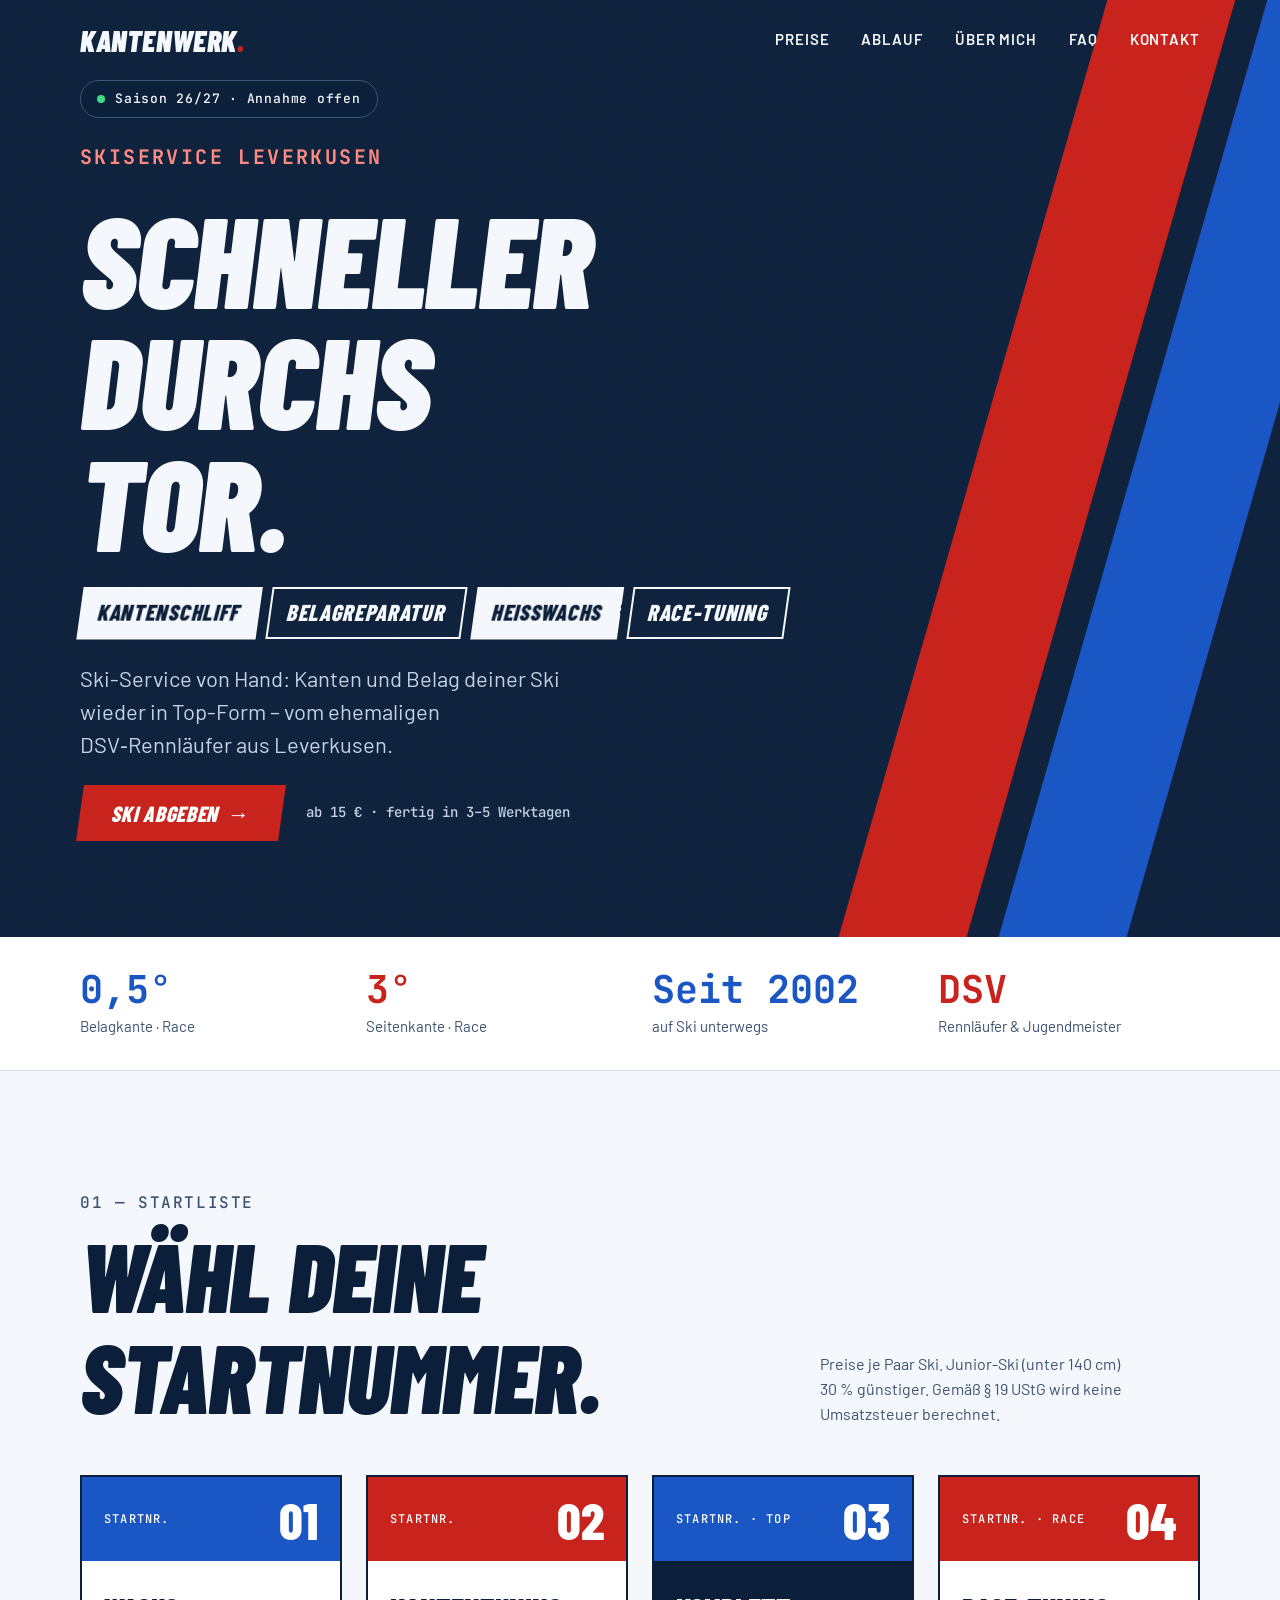
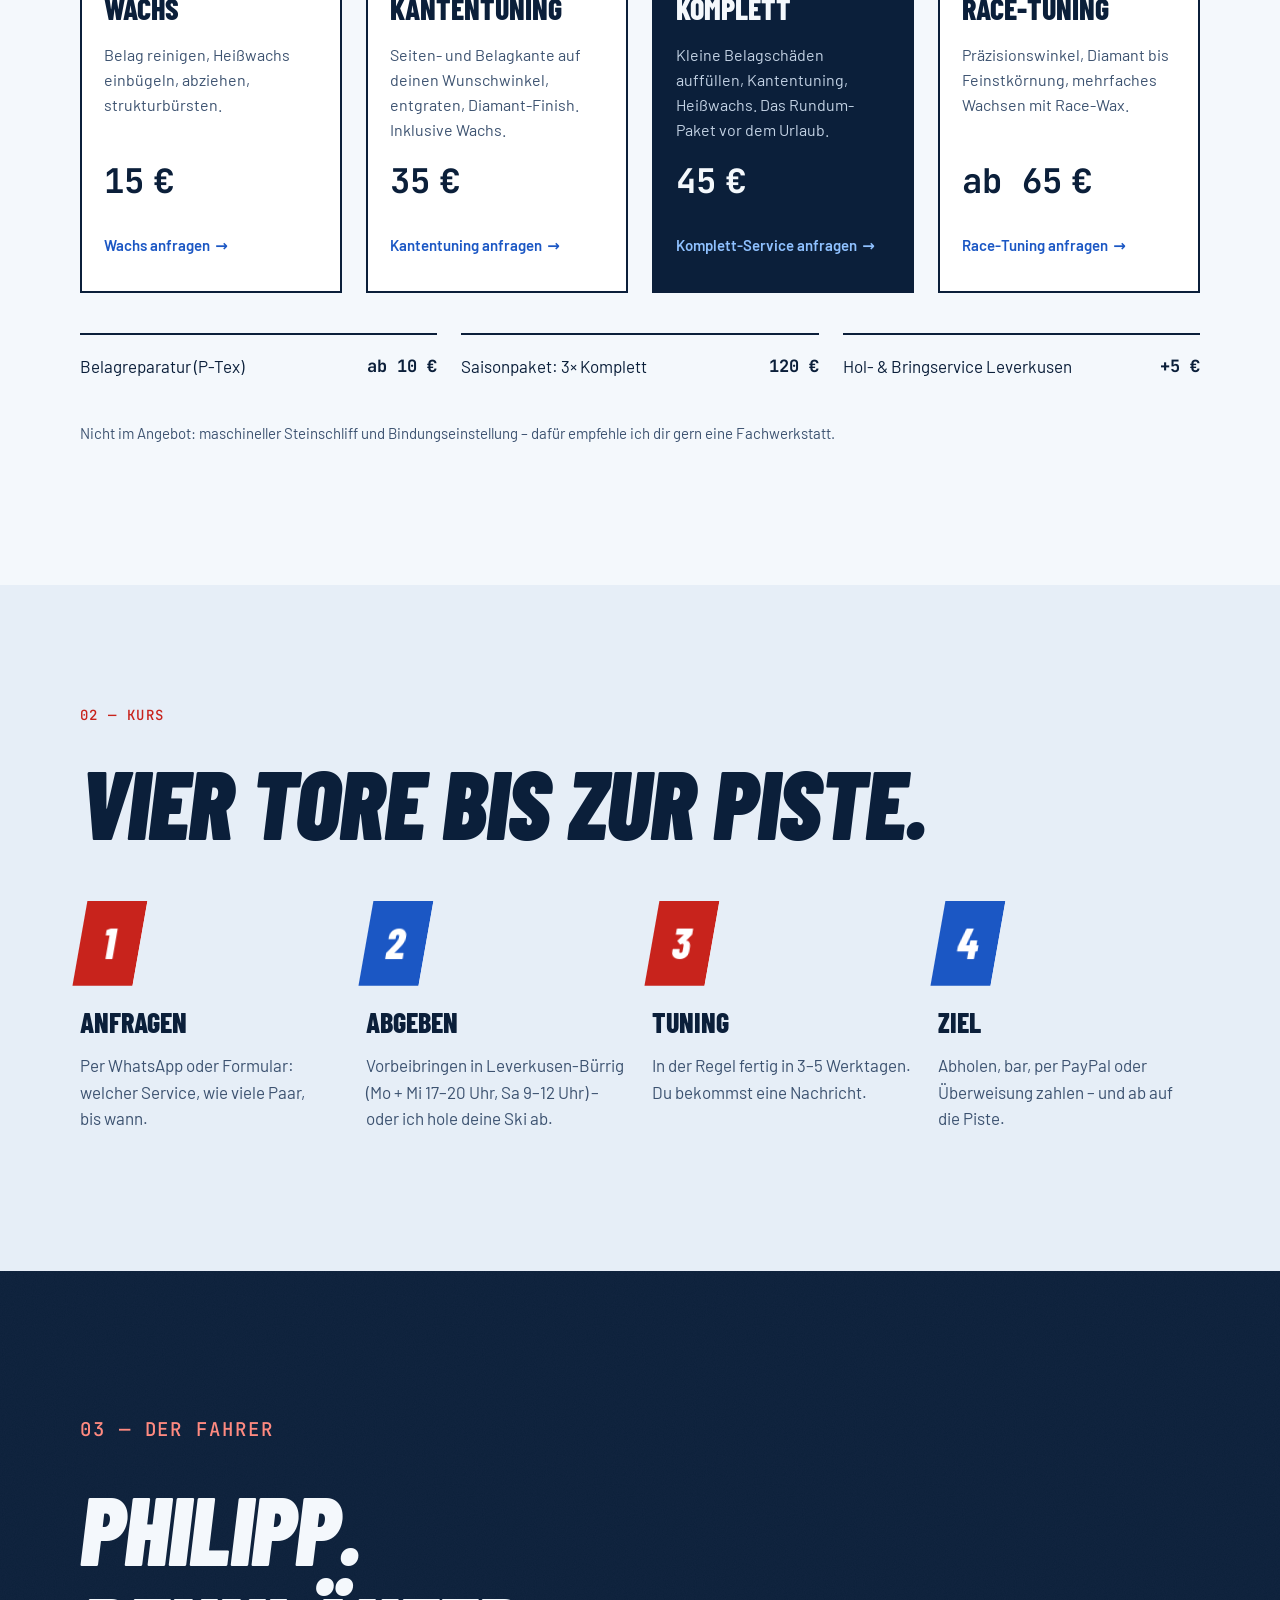
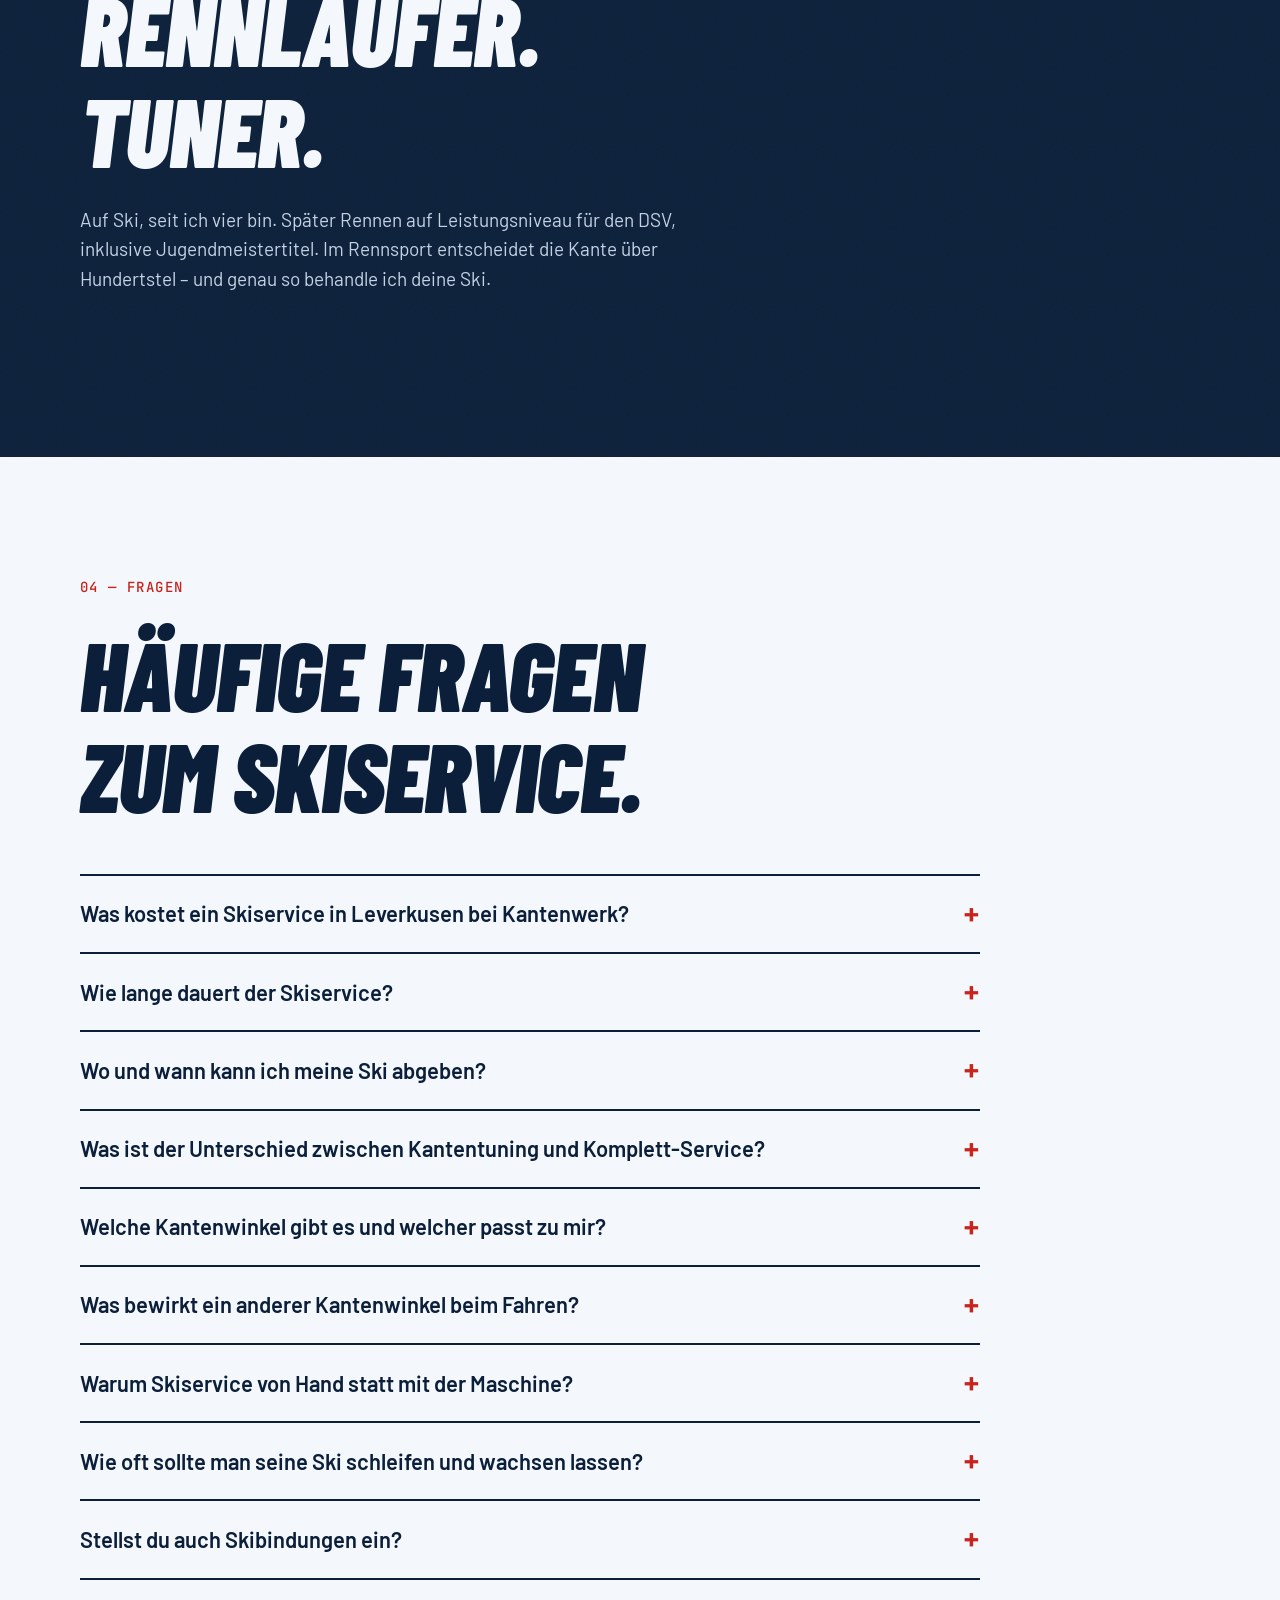
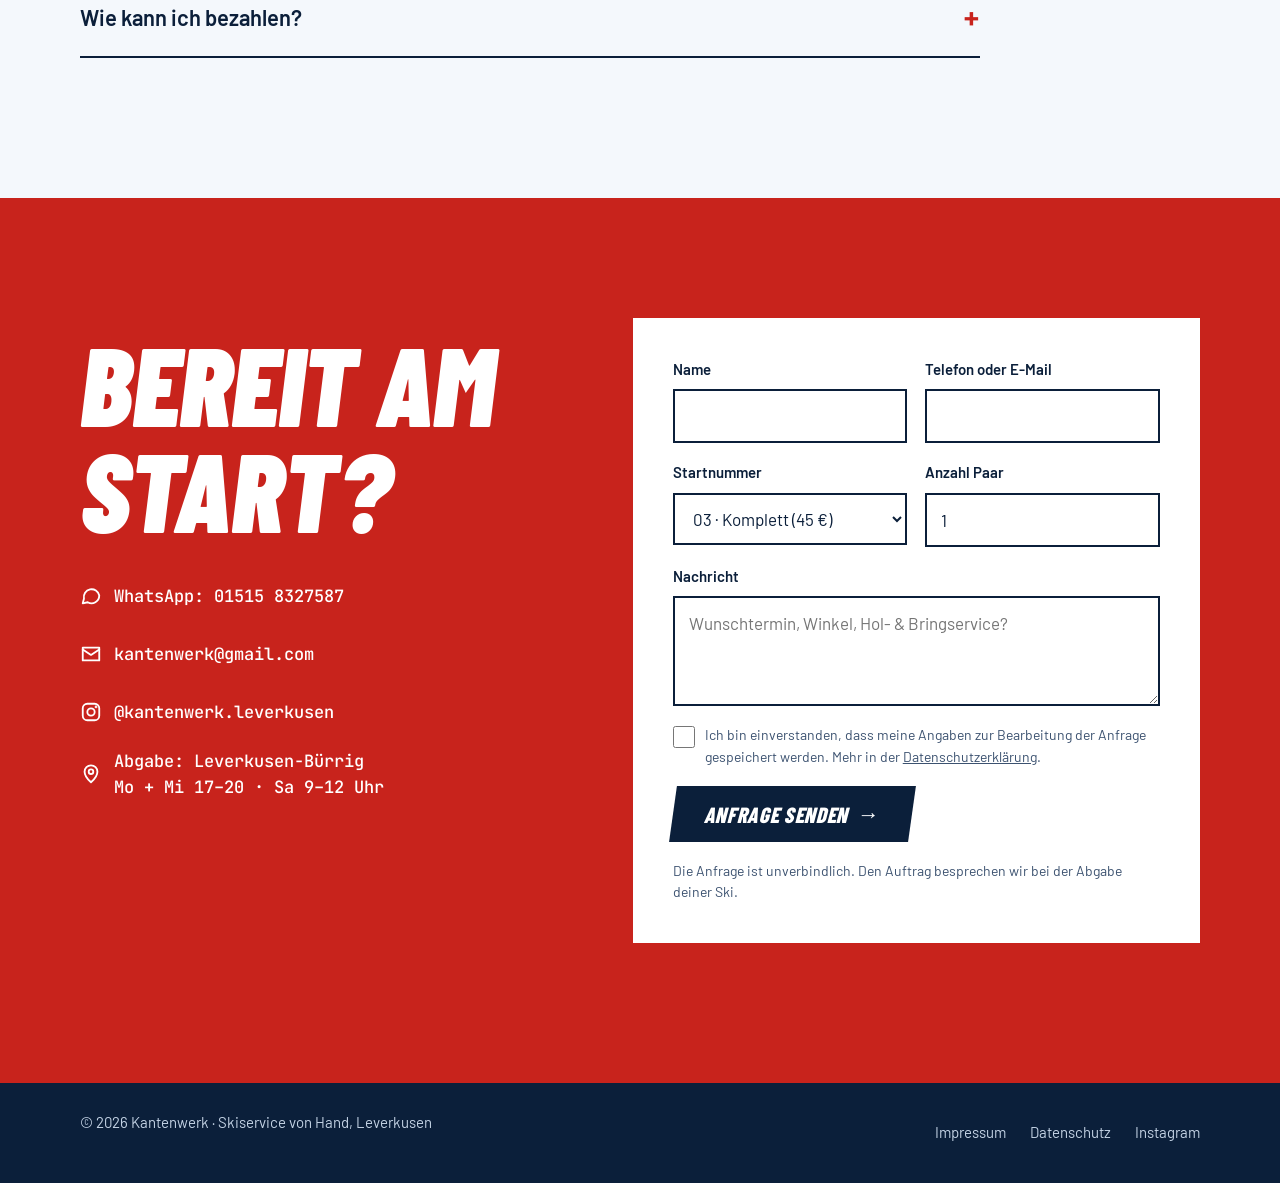
==== commit 9f6704af: "Hover-Effekte und klickbare Preiskarten - Buttons: Lichtstreifen fährt beim Hover durch, Pfeil rückt" ====
--- a/index.html
+++ b/index.html
@@ -51,7 +51,7 @@
     </ul>
     <p class="lead">Ski-Service von Hand: Kanten und Belag deiner Ski wieder in Top-Form – vom ehemaligen DSV&#8209;Rennläufer aus Leverkusen.</p>
     <div class="cta-row">
-      <a class="btn btn-red" href="#kontakt">Ski abgeben →</a>
+      <a class="btn btn-red" href="#kontakt">Ski abgeben <span class="arrow" aria-hidden="true">→</span></a>
       <small>ab 15 € · fertig in 3–5 Werktagen</small>
     </div>
   </div>
@@ -80,19 +80,19 @@
     <div class="bibs">
       <article class="bib">
         <div class="bib-top"><span>STARTNR.</span><strong>01</strong></div>
-        <div class="bib-body"><h3>Wachs</h3><p>Belag reinigen, Heißwachs einbügeln, abziehen, strukturbürsten.</p><div class="price">15 €</div></div>
+        <div class="bib-body"><h3>Wachs</h3><p>Belag reinigen, Heißwachs einbügeln, abziehen, strukturbürsten.</p><div class="price">15&#8239;€</div><a class="bib-cta" href="#kontakt" data-service="01 · Wachs (15 €)">Wachs anfragen <span class="arrow" aria-hidden="true">→</span></a></div>
       </article>
       <article class="bib">
         <div class="bib-top"><span>STARTNR.</span><strong>02</strong></div>
-        <div class="bib-body"><h3>Kantentuning</h3><p>Seiten- und Belagkante auf deinen Wunschwinkel, entgraten, Diamant-Finish. Inklusive Wachs.</p><div class="price">35 €</div></div>
+        <div class="bib-body"><h3>Kantentuning</h3><p>Seiten- und Belagkante auf deinen Wunschwinkel, entgraten, Diamant-Finish. Inklusive Wachs.</p><div class="price">35&#8239;€</div><a class="bib-cta" href="#kontakt" data-service="02 · Kantentuning (35 €)">Kantentuning anfragen <span class="arrow" aria-hidden="true">→</span></a></div>
       </article>
       <article class="bib dark">
         <div class="bib-top"><span>STARTNR. · TOP</span><strong>03</strong></div>
-        <div class="bib-body"><h3>Komplett</h3><p>Kleine Belagschäden auffüllen, Kantentuning, Heißwachs. Das Rundum-Paket vor dem Urlaub.</p><div class="price">45 €</div></div>
+        <div class="bib-body"><h3>Komplett</h3><p>Kleine Belagschäden auffüllen, Kantentuning, Heißwachs. Das Rundum-Paket vor dem Urlaub.</p><div class="price">45&#8239;€</div><a class="bib-cta" href="#kontakt" data-service="03 · Komplett (45 €)">Komplett-Service anfragen <span class="arrow" aria-hidden="true">→</span></a></div>
       </article>
       <article class="bib">
         <div class="bib-top"><span>STARTNR. · RACE</span><strong>04</strong></div>
-        <div class="bib-body"><h3>Race-Tuning</h3><p>Präzisionswinkel, Diamant bis Feinstkörnung, mehrfaches Wachsen mit Race-Wax.</p><div class="price">ab 65 €</div></div>
+        <div class="bib-body"><h3>Race-Tuning</h3><p>Präzisionswinkel, Diamant bis Feinstkörnung, mehrfaches Wachsen mit Race-Wax.</p><div class="price">ab 65&#8239;€</div><a class="bib-cta" href="#kontakt" data-service="04 · Race-Tuning (ab 65 €)">Race-Tuning anfragen <span class="arrow" aria-hidden="true">→</span></a></div>
       </article>
     </div>
     <div class="extras">
@@ -203,7 +203,7 @@
       </div>
       <label>Nachricht<textarea name="nachricht" placeholder="Wunschtermin, Winkel, Hol- & Bringservice?"></textarea></label>
       <label class="consent"><input type="checkbox" name="datenschutz" required><span>Ich bin einverstanden, dass meine Angaben zur Bearbeitung der Anfrage gespeichert werden. Mehr in der <a href="datenschutz.html">Datenschutzerklärung</a>.</span></label>
-      <button class="btn btn-navy" type="submit">Anfrage senden →</button>
+      <button class="btn btn-navy" type="submit">Anfrage senden <span class="arrow" aria-hidden="true">→</span></button>
       <p class="formnote">Die Anfrage ist unverbindlich. Den Auftrag besprechen wir bei der Abgabe deiner Ski.</p>
     </form>
   </div>
@@ -221,5 +221,14 @@
     </nav>
   </div>
 </footer>
+<script>
+/* Startnummer-Karte angeklickt: passenden Service im Formular vorauswählen */
+document.querySelectorAll('[data-service]').forEach(function (link) {
+  link.addEventListener('click', function () {
+    var select = document.querySelector('select[name="service"]');
+    if (select) select.value = link.dataset.service;
+  });
+});
+</script>
 </body>
 </html>
--- a/style.css
+++ b/style.css
@@ -93,7 +93,7 @@
 .bibs{display:grid;gap:20px;grid-template-columns:1fr}
 @media (min-width:640px){.bibs{grid-template-columns:repeat(2,minmax(0,1fr))}}
 @media (min-width:1100px){.bibs{grid-template-columns:repeat(4,minmax(0,1fr));gap:24px}}
-.bib{background:#fff;border:2px solid var(--navy);display:flex;flex-direction:column}
+.bib{position:relative;background:#fff;border:2px solid var(--navy);display:flex;flex-direction:column;transition:transform .25s cubic-bezier(.2,.8,.2,1),box-shadow .25s}
 .bib-top{display:flex;justify-content:space-between;align-items:center;padding:16px 22px;color:#fff;background:var(--blue)}
 .bib:nth-child(even) .bib-top{background:var(--red)}
 .bib-top span{font-family:var(--mono);font-size:12px;letter-spacing:.1em}
@@ -229,3 +229,29 @@
   html{scroll-behavior:auto}
   *,*::before,*::after{transition:none!important;animation:none!important}
 }
+
+/* ===== Hover-Effekte (nur auf Geräten mit Maus/Trackpad) ===== */
+.arrow{display:inline-block;margin-left:.35em;transition:transform .25s cubic-bezier(.2,.8,.2,1)}
+.btn{position:relative;overflow:hidden;isolation:isolate}
+.btn::after{content:"";position:absolute;inset:-2px auto -2px -40%;width:30%;z-index:-1;background:rgba(255,255,255,.18);transform:skewX(-20deg) translateX(-120%);transition:transform .45s cubic-bezier(.2,.8,.2,1)}
+.bib-cta{display:inline-flex;align-items:center;min-height:44px;margin-top:4px;font-weight:600;font-size:15px;color:var(--blue);text-decoration:none}
+.bib-cta::before{content:"";position:absolute;inset:0;z-index:1}
+.bib.dark .bib-cta{color:#8FC1FF}
+.bib-top strong{transition:transform .25s cubic-bezier(.2,.8,.2,1)}
+.nav ul a{position:relative}
+.nav ul a::after,footer nav a::after,.topbar .back::after{content:"";position:absolute;left:0;right:0;bottom:6px;height:2px;background:var(--red);transform:scaleX(0);transform-origin:left;transition:transform .25s cubic-bezier(.2,.8,.2,1)}
+footer nav a,.topbar .back{position:relative}
+.channels svg{transition:transform .25s cubic-bezier(.2,.8,.2,1)}
+.faq summary::after{transition:transform .25s cubic-bezier(.2,.8,.2,1)}
+@media (hover:hover){
+  .btn:hover::after{transform:skewX(-20deg) translateX(560%)}
+  .btn:hover .arrow,.bib:hover .arrow,.bib-cta:focus-visible .arrow{transform:translateX(6px)}
+  .bib:hover{transform:translateY(-6px);box-shadow:0 14px 0 -4px rgba(11,31,58,.14),0 22px 40px -18px rgba(11,31,58,.45)}
+  .bib:hover .bib-top strong{transform:translateX(-4px) scale(1.06)}
+  .bib:hover .bib-cta{text-decoration:underline;text-underline-offset:4px}
+  .nav ul a:hover::after,footer nav a:hover::after,.topbar .back:hover::after{transform:scaleX(1)}
+  .channels a:hover svg{transform:translateX(3px)}
+  .faq:not([open]) summary:hover::after{transform:rotate(90deg)}
+}
+.bib:focus-within{outline:3px solid var(--navy);outline-offset:4px}
+.bib-cta:focus-visible{outline:none}
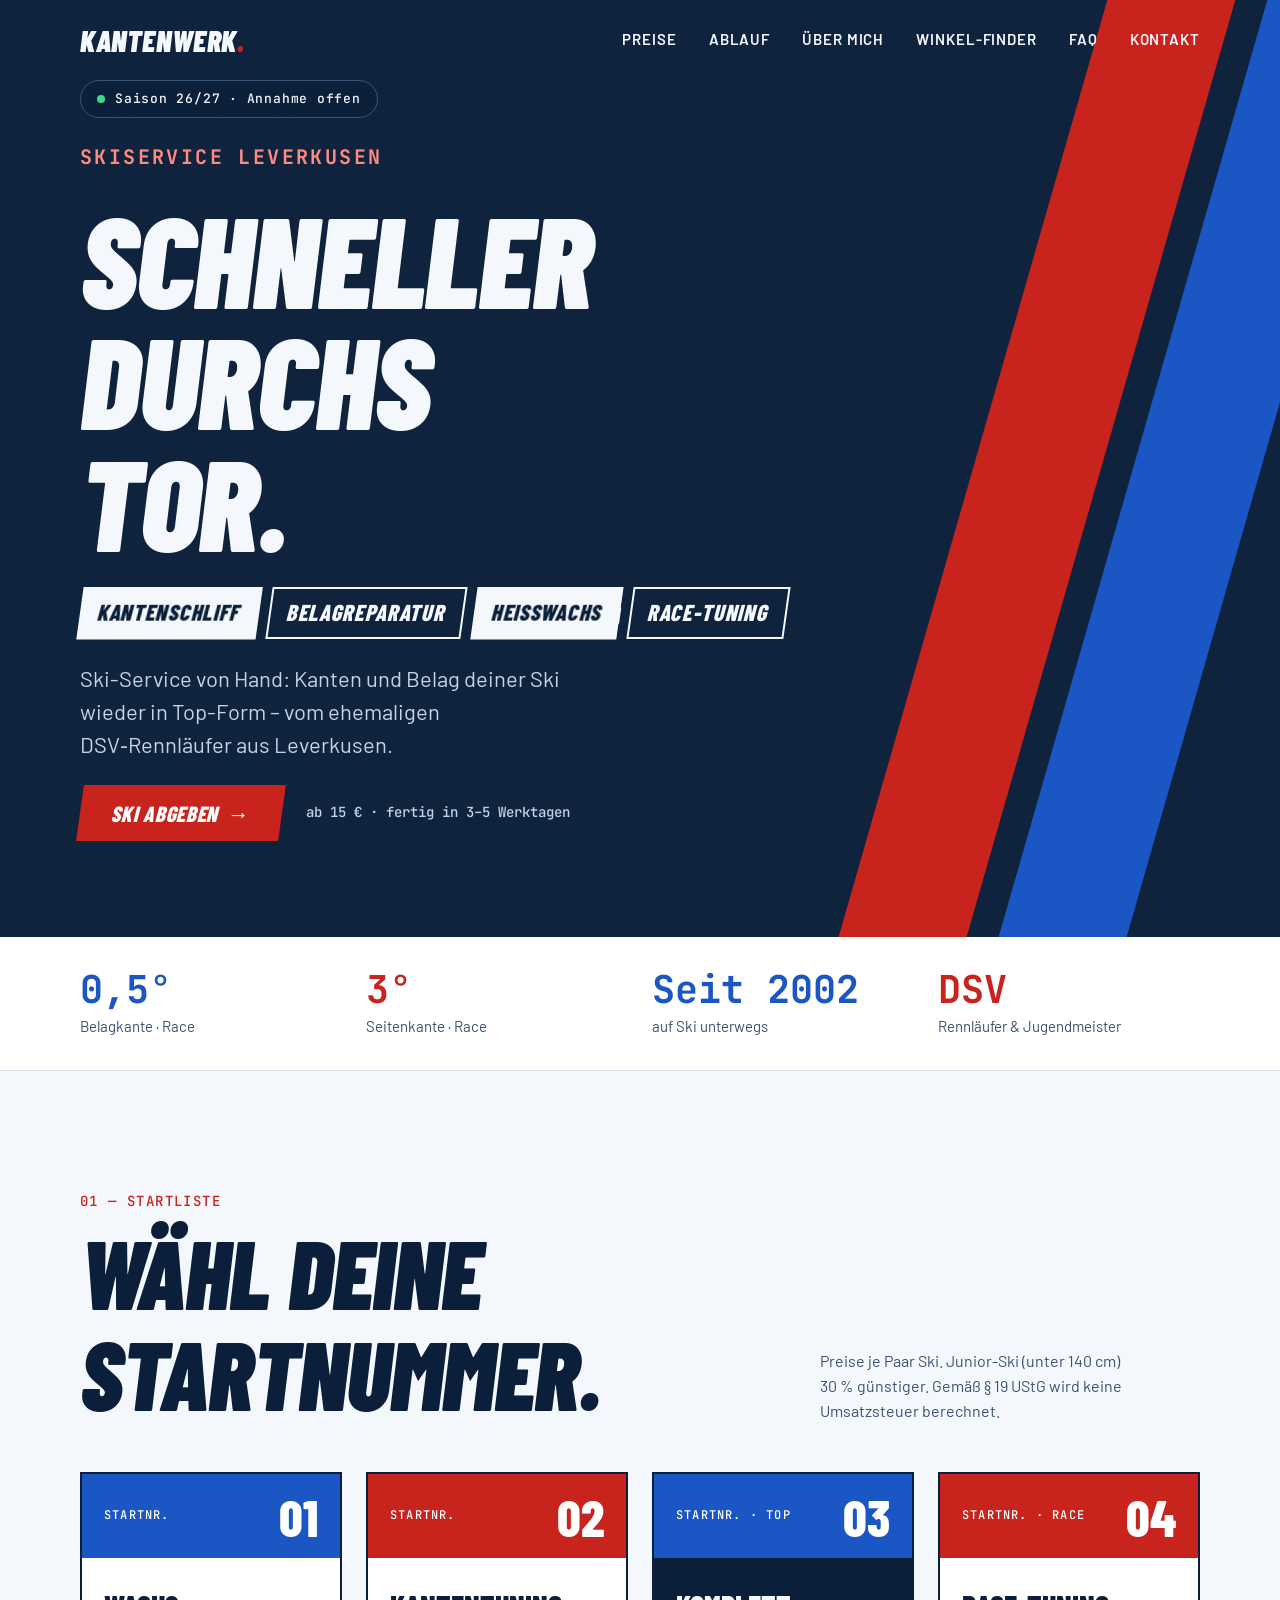
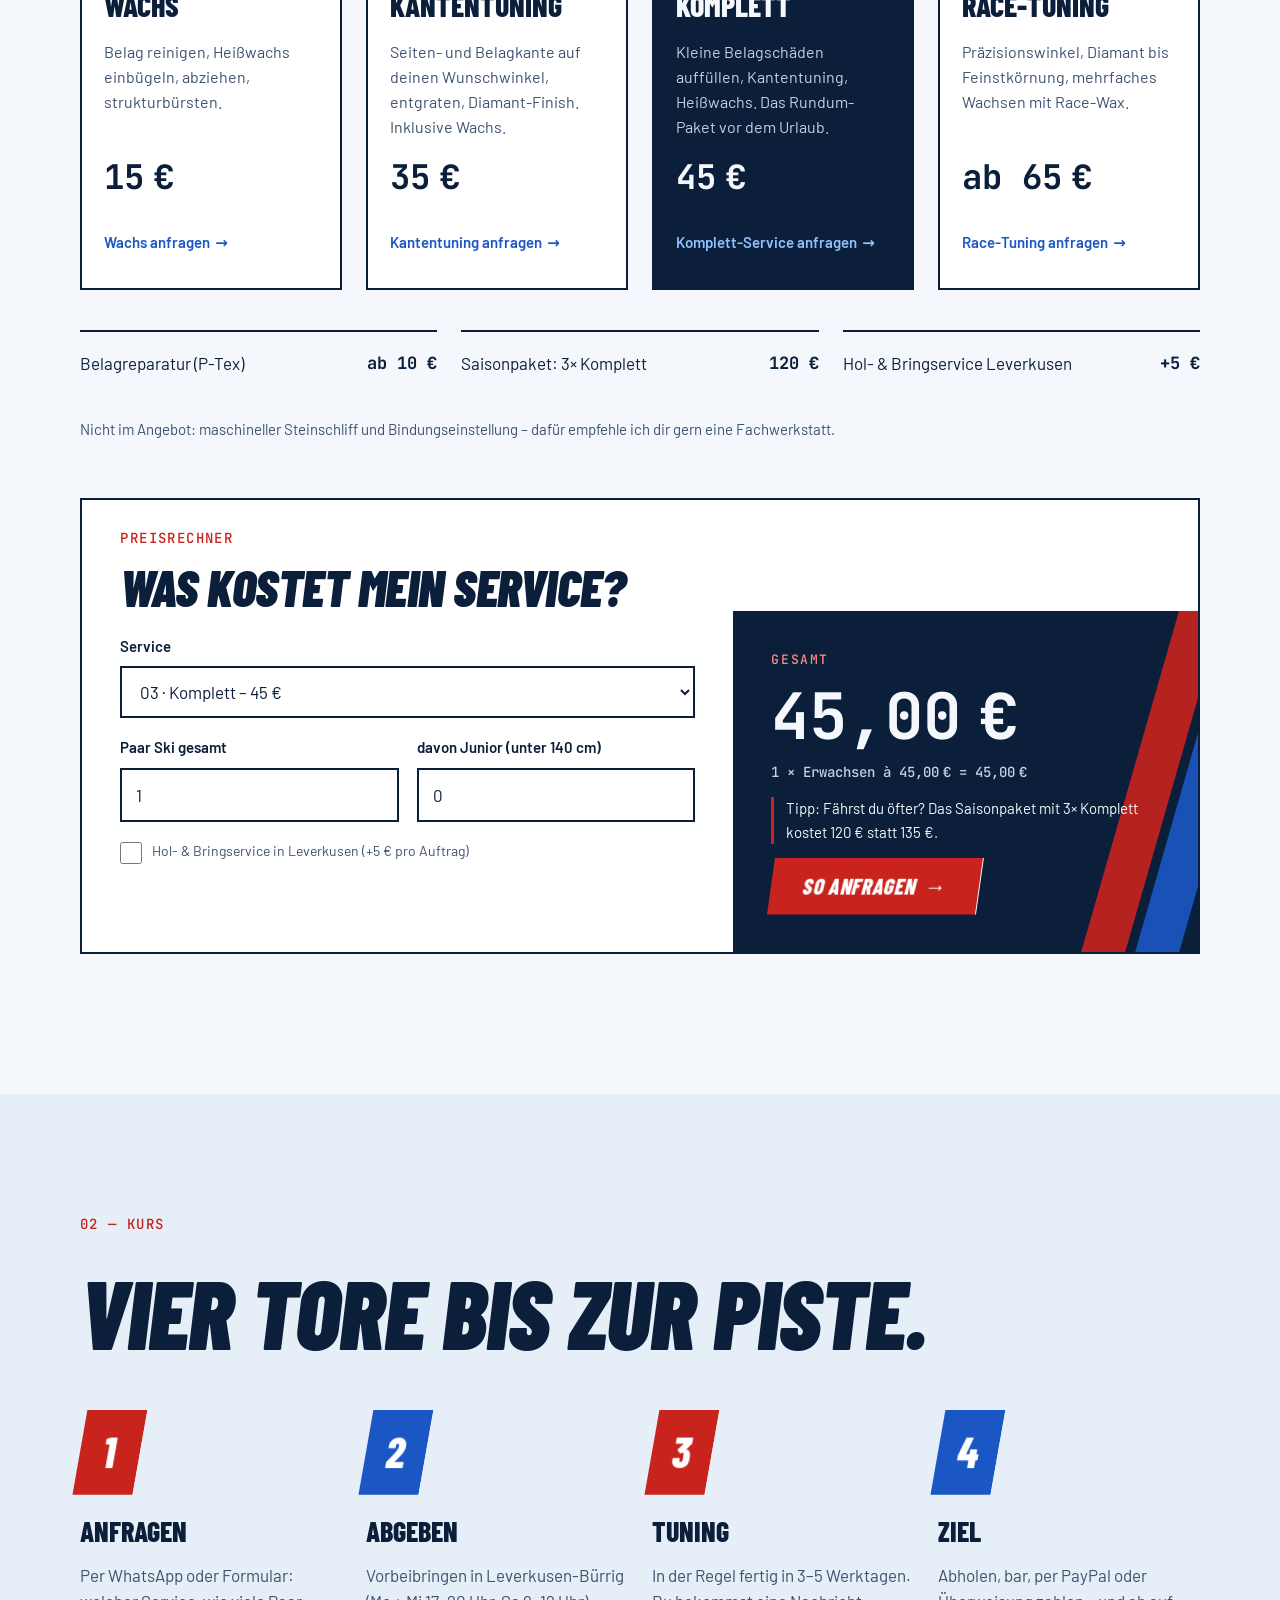
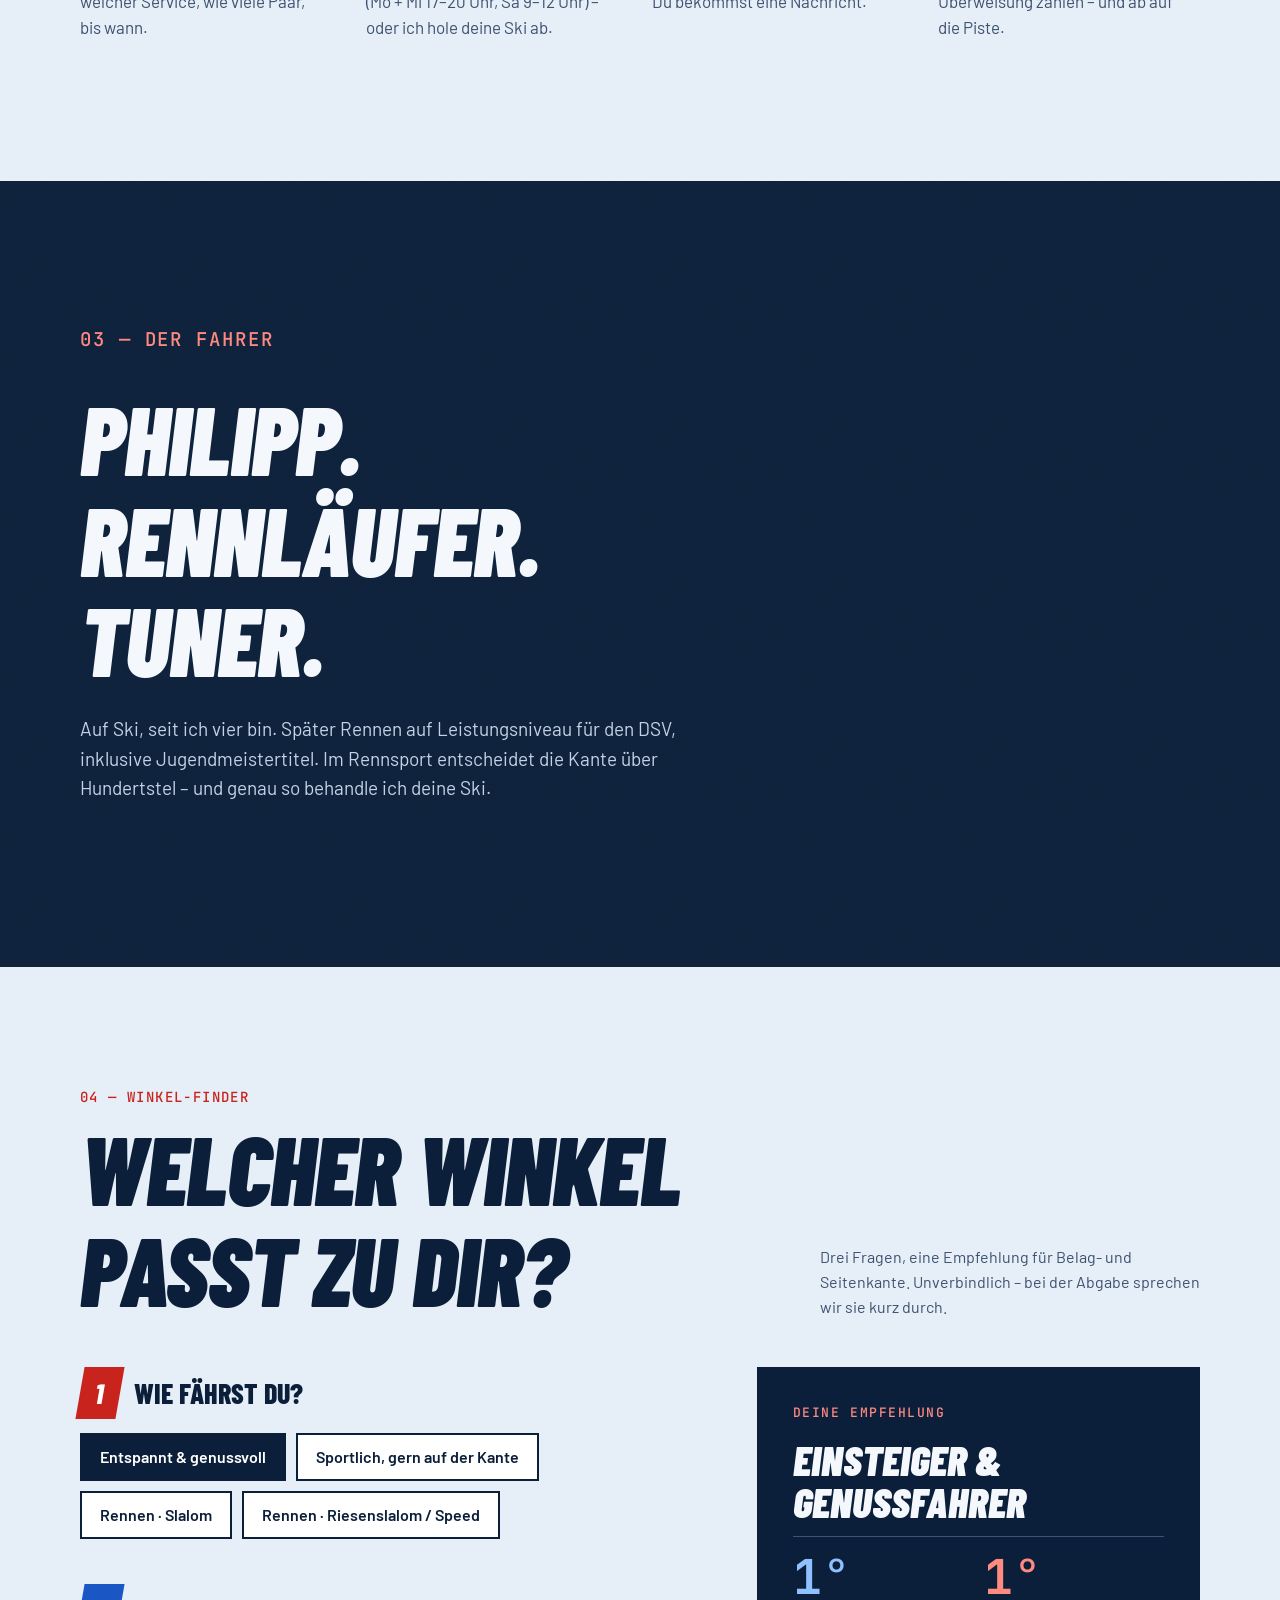
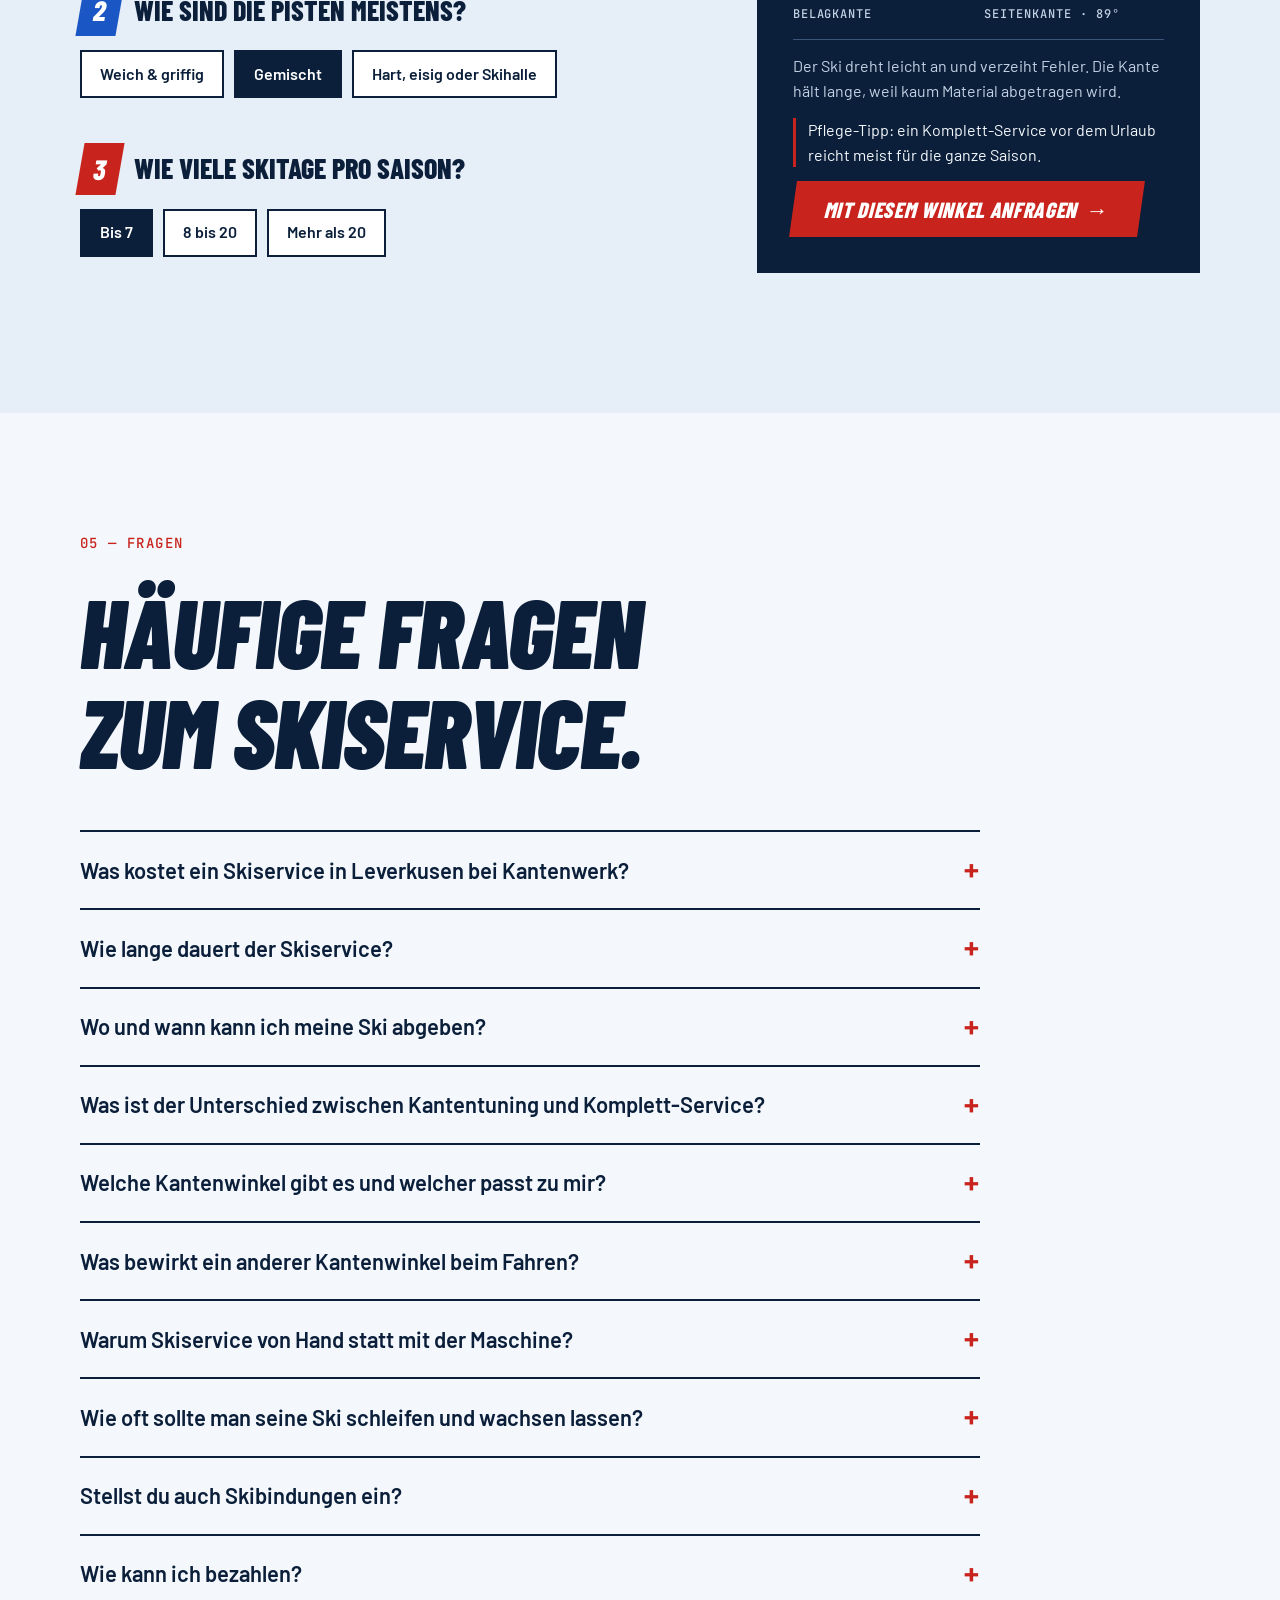
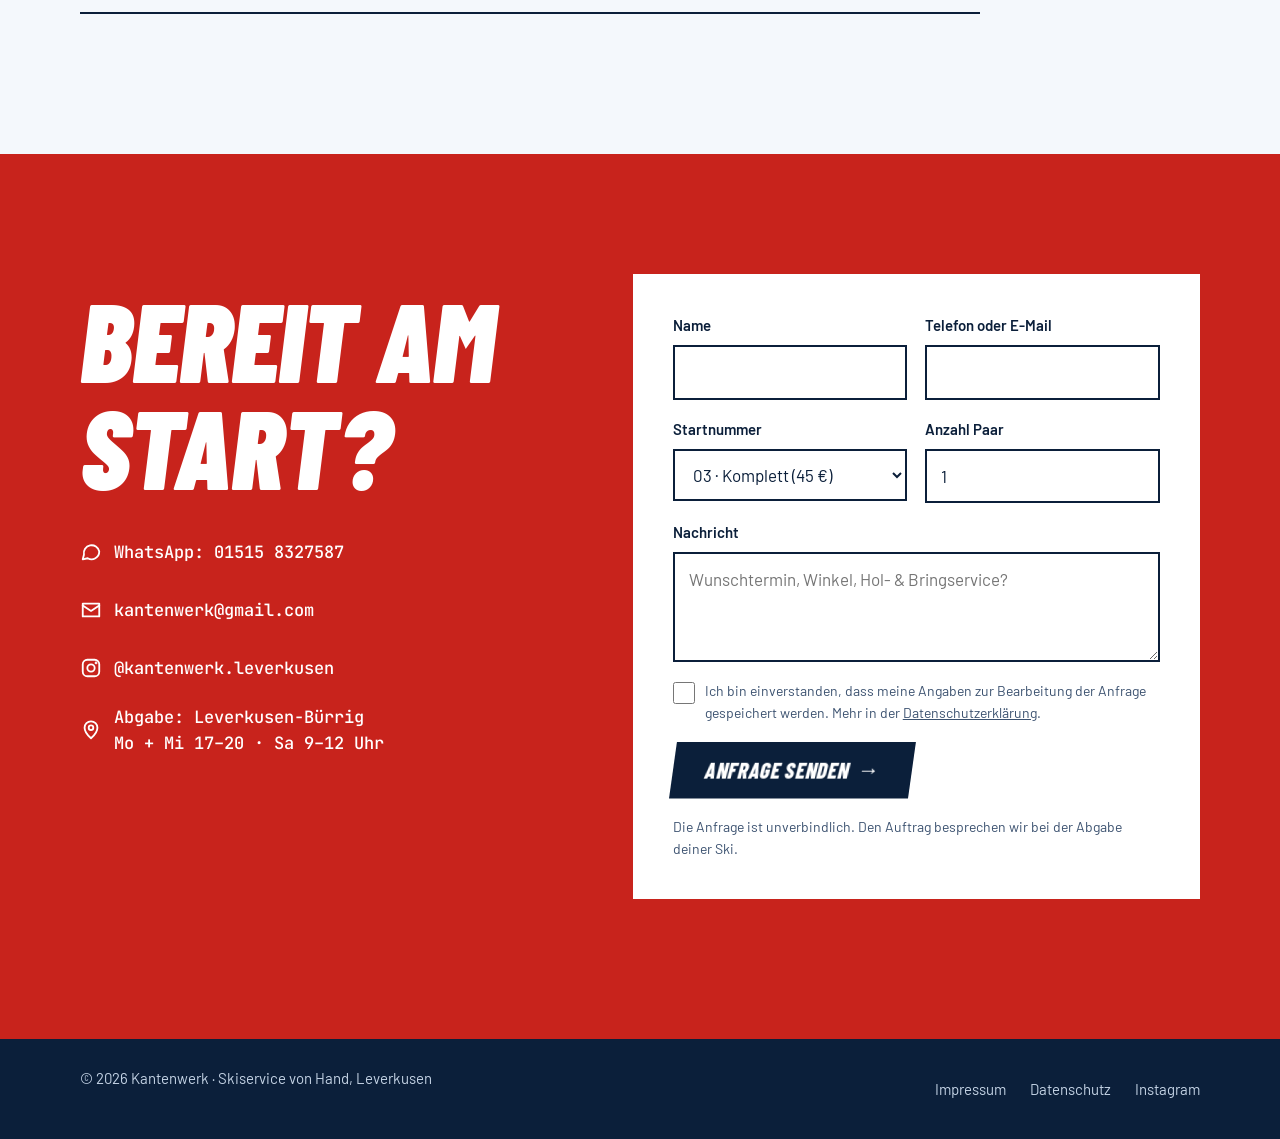
==== commit 8911ad9d: "Preisrechner und Kantenwinkel-Finder Preisrechner (in #preise): - Service, Paar gesamt, davon Junior" ====
--- a/index.html
+++ b/index.html
@@ -36,6 +36,7 @@
         <li><a href="#preise">Preise</a></li>
         <li><a href="#ablauf">Ablauf</a></li>
         <li><a href="#fahrer">Über mich</a></li>
+        <li><a href="#winkel">Winkel-Finder</a></li>
         <li><a href="#faq">FAQ</a></li>
         <li><a href="#kontakt">Kontakt</a></li>
       </ul>
@@ -101,6 +102,35 @@
       <div><span>Hol- &amp; Bringservice Leverkusen</span><b>+5 €</b></div>
     </div>
     <p class="fineprint">Nicht im Angebot: maschineller Steinschliff und Bindungseinstellung – dafür empfehle ich dir gern eine Fachwerkstatt.</p>
+
+    <div class="calc" id="rechner" hidden>
+      <div class="calc-head">
+        <p class="kicker">Preisrechner</p>
+        <h3 class="display calc-title">Was kostet mein Service?</h3>
+      </div>
+      <div class="calc-form" role="group" aria-label="Preisrechner">
+        <label>Service
+          <select id="calc-service">
+            <option value="wachs" data-price="15" data-option="01 · Wachs (15 €)">01 · Wachs – 15 €</option>
+            <option value="kanten" data-price="35" data-option="02 · Kantentuning (35 €)">02 · Kantentuning – 35 €</option>
+            <option value="komplett" data-price="45" data-option="03 · Komplett (45 €)" selected>03 · Komplett – 45 €</option>
+            <option value="race" data-price="65" data-option="04 · Race-Tuning (ab 65 €)" data-ab="1">04 · Race-Tuning – ab 65 €</option>
+          </select>
+        </label>
+        <div class="calc-row">
+          <label>Paar Ski gesamt<input type="number" id="calc-paar" min="1" max="30" value="1" inputmode="numeric"></label>
+          <label>davon Junior (unter 140 cm)<input type="number" id="calc-junior" min="0" max="30" value="0" inputmode="numeric"></label>
+        </div>
+        <label class="consent calc-check"><input type="checkbox" id="calc-hol"><span>Hol- &amp; Bringservice in Leverkusen (+5 € pro Auftrag)</span></label>
+      </div>
+      <div class="calc-result" aria-live="polite">
+        <span class="calc-label">Gesamt</span>
+        <output id="calc-total" class="calc-total">45,00&#8239;€</output>
+        <ul id="calc-lines" class="calc-lines"></ul>
+        <p id="calc-tip" class="calc-tip" hidden></p>
+        <a class="btn btn-red" id="calc-cta" href="#kontakt">So anfragen <span class="arrow" aria-hidden="true">→</span></a>
+      </div>
+    </div>
   </div>
 </section>
 
@@ -137,9 +167,60 @@
   </div>
 </section>
 
+<section id="winkel" class="block ice">
+  <div class="wrap">
+    <div class="block-head">
+      <div>
+        <p class="kicker">04 — Winkel-Finder</p>
+        <h2 class="display h2">Welcher Winkel<br>passt zu dir?</h2>
+      </div>
+      <p>Drei Fragen, eine Empfehlung für Belag- und Seitenkante. Unverbindlich – bei der Abgabe sprechen wir sie kurz durch.</p>
+    </div>
+    <div class="finder" id="finder" role="group" aria-label="Winkel-Finder" hidden>
+      <fieldset>
+        <legend><span>1</span>Wie fährst du?</legend>
+        <div class="pills">
+          <label><input type="radio" name="stil" value="0" checked><span>Entspannt &amp; genussvoll</span></label>
+          <label><input type="radio" name="stil" value="2"><span>Sportlich, gern auf der Kante</span></label>
+          <label><input type="radio" name="stil" value="sl"><span>Rennen · Slalom</span></label>
+          <label><input type="radio" name="stil" value="rs"><span>Rennen · Riesenslalom / Speed</span></label>
+        </div>
+      </fieldset>
+      <fieldset>
+        <legend><span>2</span>Wie sind die Pisten meistens?</legend>
+        <div class="pills">
+          <label><input type="radio" name="schnee" value="0"><span>Weich &amp; griffig</span></label>
+          <label><input type="radio" name="schnee" value="1" checked><span>Gemischt</span></label>
+          <label><input type="radio" name="schnee" value="2"><span>Hart, eisig oder Skihalle</span></label>
+        </div>
+      </fieldset>
+      <fieldset>
+        <legend><span>3</span>Wie viele Skitage pro Saison?</legend>
+        <div class="pills">
+          <label><input type="radio" name="tage" value="0" checked><span>Bis 7</span></label>
+          <label><input type="radio" name="tage" value="1"><span>8 bis 20</span></label>
+          <label><input type="radio" name="tage" value="2"><span>Mehr als 20</span></label>
+        </div>
+      </fieldset>
+      <div class="finder-result" aria-live="polite">
+        <span class="calc-label">Deine Empfehlung</span>
+        <p id="finder-profil" class="finder-profil">Sportlich &amp; Allround</p>
+        <div class="finder-vals">
+          <div><b id="finder-belag" class="vb">1°</b><span>Belagkante</span></div>
+          <div><b id="finder-seite" class="vs">2°</b><span id="finder-grad">Seitenkante · 88°</span></div>
+        </div>
+        <p id="finder-text" class="finder-text"></p>
+        <p id="finder-tipp" class="finder-text finder-tipp"></p>
+        <a class="btn btn-red" id="finder-cta" href="#kontakt">Mit diesem Winkel anfragen <span class="arrow" aria-hidden="true">→</span></a>
+      </div>
+    </div>
+    <noscript><p>Der Winkel-Finder braucht JavaScript. Die Übersicht der Winkel findest du in den <a href="#faq">häufigen Fragen</a>.</p></noscript>
+  </div>
+</section>
+
 <section id="faq" class="block">
   <div class="wrap">
-    <p class="kicker">04 — Fragen</p>
+    <p class="kicker">05 — Fragen</p>
     <h2 class="display h2">Häufige Fragen zum Skiservice.</h2>
     <div class="faqs">
       <details class="faq"><summary>Was kostet ein Skiservice in Leverkusen bei Kantenwerk?</summary><p>Wachs kostet 15 €, Kantentuning 35 € (inkl. Wachs), der Komplett-Service mit Belagreparatur, Kanten und Heißwachs 45 € und Race-Tuning ab 65 € je Paar. Junior-Ski unter 140 cm sind 30&nbsp;% günstiger.</p></details>
@@ -222,6 +303,112 @@
   </div>
 </footer>
 <script>
+(function () {
+  var form = {
+    service: document.querySelector('select[name="service"]'),
+    paar: document.querySelector('input[name="paar"]'),
+    nachricht: document.querySelector('textarea[name="nachricht"]')
+  };
+  var euro = function (n) { return n.toFixed(2).replace('.', ',') + '\u202f€'; };
+  function prefill(option, paar, text) {
+    if (option && form.service) form.service.value = option;
+    if (paar && form.paar) form.paar.value = paar;
+    if (text && form.nachricht) {
+      form.nachricht.value = form.nachricht.value.trim() ? form.nachricht.value.trim() + '\n' + text : text;
+    }
+  }
+
+  /* ===== Preisrechner ===== */
+  var calc = document.getElementById('rechner');
+  if (calc) {
+    calc.hidden = false;
+    var sel = document.getElementById('calc-service'), paar = document.getElementById('calc-paar'),
+        junior = document.getElementById('calc-junior'), hol = document.getElementById('calc-hol'),
+        total = document.getElementById('calc-total'), lines = document.getElementById('calc-lines'),
+        tip = document.getElementById('calc-tip'), cta = document.getElementById('calc-cta');
+    var JUNIOR = 0.7, HOL = 5;
+    var state = {};
+    function clamp(el, min, max) {
+      var v = parseInt(el.value, 10); if (isNaN(v)) v = min;
+      v = Math.max(min, Math.min(max, v)); return v;
+    }
+    function update() {
+      var o = sel.options[sel.selectedIndex], price = parseFloat(o.dataset.price), ab = !!o.dataset.ab;
+      var p = clamp(paar, 1, 30), j = Math.min(clamp(junior, 0, 30), p), e = p - j;
+      junior.max = p;
+      var sum = e * price + j * price * JUNIOR + (hol.checked ? HOL : 0);
+      total.textContent = (ab ? 'ab ' : '') + euro(sum);
+      var rows = [];
+      if (e) rows.push(e + ' × Erwachsen à ' + euro(price) + ' = ' + euro(e * price));
+      if (j) rows.push(j + ' × Junior à ' + euro(price * JUNIOR) + ' = ' + euro(j * price * JUNIOR));
+      if (hol.checked) rows.push('Hol- & Bringservice = ' + euro(HOL));
+      lines.innerHTML = '';
+      rows.forEach(function (t) { var li = document.createElement('li'); li.textContent = t; lines.appendChild(li); });
+      var showTip = o.value === 'komplett' && e >= 1 && p === 1;
+      tip.hidden = !showTip;
+      if (showTip) tip.textContent = 'Tipp: Fährst du öfter? Das Saisonpaket mit 3× Komplett kostet 120 € statt 135 €.';
+      state = { option: o.dataset.option, paar: p,
+        text: 'Preisrechner: ' + p + ' Paar' + (j ? ' (davon ' + j + ' Junior)' : '') +
+              (hol.checked ? ', mit Hol- & Bringservice' : '') + ' – ' + total.textContent };
+    }
+    [sel, paar, junior, hol].forEach(function (el) { el.addEventListener('input', update); el.addEventListener('change', update); });
+    cta.addEventListener('click', function () { prefill(state.option, state.paar, state.text); });
+    update();
+  }
+
+  /* ===== Winkel-Finder (Werte wie in der FAQ) ===== */
+  var finder = document.getElementById('finder');
+  if (finder) {
+    finder.hidden = false;
+    var PROFILE = {
+      einsteiger: { name: 'Einsteiger & Genussfahrer', belag: '1°', seite: '1°', grad: '89°',
+        text: 'Der Ski dreht leicht an und verzeiht Fehler. Die Kante hält lange, weil kaum Material abgetragen wird.' },
+      allround: { name: 'Sportlich & Allround', belag: '1°', seite: '2°', grad: '88°',
+        text: 'Der gute Mittelweg: spürbar mehr Grip in der Kurve, trotzdem gutmütig und haltbar.' },
+      carver: { name: 'Ambitionierte Carver', belag: '0,5–0,7°', seite: '3°', grad: '87°',
+        text: 'Viel Biss auf harter und eisiger Piste. Der Ski reagiert direkter – genau richtig, wenn du sauber auf der Kante fährst.' },
+      slalom: { name: 'Slalom', belag: '0,5°', seite: '3–4°', grad: '87–86°',
+        text: 'Maximal direkt und bissig für kurze Radien. Diese Winkel brauchen regelmäßige Pflege.' },
+      rs: { name: 'Riesenslalom & Speed', belag: '0,5–1°', seite: '2–3°', grad: '88–87°',
+        text: 'Stabil bei hohem Tempo und langen Schwüngen, ohne zu früh zu greifen.' }
+    };
+    var out = {
+      profil: document.getElementById('finder-profil'), belag: document.getElementById('finder-belag'),
+      seite: document.getElementById('finder-seite'), grad: document.getElementById('finder-grad'),
+      text: document.getElementById('finder-text'), tipp: document.getElementById('finder-tipp'),
+      cta: document.getElementById('finder-cta')
+    };
+    var current;
+    function val(name) { var r = finder.querySelector('input[name="' + name + '"]:checked'); return r ? r.value : '0'; }
+    function evaluate() {
+      var stil = val('stil'), schnee = +val('schnee'), tage = +val('tage'), key;
+      if (stil === 'sl') key = 'slalom';
+      else if (stil === 'rs') key = 'rs';
+      else {
+        var score = +stil + schnee + Math.min(tage, 1);
+        key = score <= 1 ? 'einsteiger' : score <= 3 ? 'allround' : 'carver';
+      }
+      current = PROFILE[key];
+      out.profil.textContent = current.name;
+      out.belag.textContent = current.belag;
+      out.seite.textContent = current.seite;
+      out.grad.textContent = 'Seitenkante · ' + current.grad;
+      out.text.textContent = current.text;
+      out.tipp.textContent = tage === 2 || key === 'slalom' || key === 'rs'
+        ? 'Bei so vielen Skitagen: Kanten etwa alle 5–7 Tage nachschleifen lassen – das Saisonpaket (3× Komplett, 120 €) lohnt sich.'
+        : tage === 1 ? 'Pflege-Tipp: einmal vor der Saison Komplett, zur Saisonmitte Kanten nachschärfen.'
+        : 'Pflege-Tipp: ein Komplett-Service vor dem Urlaub reicht meist für die ganze Saison.';
+    }
+    finder.addEventListener('change', evaluate);
+    out.cta.addEventListener('click', function () {
+      prefill('02 · Kantentuning (35 €)', null,
+        'Winkel-Finder: ' + current.name + ' – Belag ' + current.belag + ', Seite ' + current.seite + ' (' + current.grad + ')');
+    });
+    evaluate();
+  }
+})();
+</script>
+<script>
 /* Startnummer-Karte angeklickt: passenden Service im Formular vorauswählen */
 document.querySelectorAll('[data-service]').forEach(function (link) {
   link.addEventListener('click', function () {
--- a/style.css
+++ b/style.css
@@ -255,3 +255,53 @@
 }
 .bib:focus-within{outline:3px solid var(--navy);outline-offset:4px}
 .bib-cta:focus-visible{outline:none}
+
+/* ===== Preisrechner ===== */
+.calc{margin-top:56px;border:2px solid var(--navy);background:#fff;display:grid;grid-template-columns:1fr}
+@media (min-width:900px){.calc{grid-template-columns:7fr 5fr}}
+.calc-head{grid-column:1/-1;padding:28px clamp(20px,3vw,40px) 0}
+.calc-head .kicker{margin-bottom:8px}
+.calc-title{font-size:clamp(34px,4vw,52px)}
+.calc-form{background:transparent;padding:24px clamp(20px,3vw,40px) clamp(24px,3vw,40px);display:grid;gap:18px;align-content:start}
+.calc-row{display:grid;gap:18px;grid-template-columns:1fr 1fr}
+.calc-check{color:var(--muted)}
+.calc-result{background:var(--navy);color:var(--snow);padding:clamp(24px,3vw,40px);display:flex;flex-direction:column;gap:14px;position:relative;overflow:hidden}
+.calc-result::before{content:"";position:absolute;top:-20%;right:24px;width:44px;height:140%;background:var(--red);transform:skewX(-16deg);opacity:.9}
+.calc-result::after{content:"";position:absolute;top:-20%;right:-30px;width:44px;height:140%;background:var(--blue);transform:skewX(-16deg);opacity:.9}
+.calc-result > *{position:relative;z-index:1}
+.calc-label{font-family:var(--mono);font-size:13px;letter-spacing:.12em;text-transform:uppercase;color:#FF8A80}
+.calc-total{font-family:var(--mono);font-weight:700;font-size:clamp(44px,5vw,64px);line-height:1;font-variant-numeric:tabular-nums}
+.calc-lines{list-style:none;margin:0;padding:0;font-family:var(--mono);font-size:14px;color:var(--muted-dark);display:grid;gap:4px;min-height:1.4em}
+.calc-tip{margin:0;font-size:15px;color:var(--snow);border-left:3px solid var(--red);padding-left:12px}
+.calc-result .btn{align-self:flex-start;margin-top:auto}
+
+/* ===== Winkel-Finder ===== */
+.finder{background:transparent;padding:0;display:grid;gap:28px;grid-template-columns:1fr}
+@media (min-width:1000px){.finder{grid-template-columns:7fr 5fr;column-gap:56px}.finder-result{grid-column:2;grid-row:1/span 3;align-self:start;position:sticky;top:24px}}
+.finder fieldset{border:0;margin:0;padding:0;min-width:0}
+.finder legend{display:flex;align-items:center;gap:14px;padding:0;margin-bottom:14px;font-family:var(--display);font-weight:800;font-size:clamp(22px,2.4vw,28px);text-transform:uppercase;line-height:1.1}
+.finder legend span{display:inline-flex;align-items:center;justify-content:center;width:40px;height:52px;flex:none;background:var(--red);color:#fff;font-size:28px;transform:skewX(-10deg)}
+.finder fieldset:nth-of-type(2) legend span{background:var(--blue)}
+.pills{display:flex;flex-wrap:wrap;gap:10px}
+.pills label{flex-direction:row;gap:0;font-size:16px;font-weight:600;cursor:pointer}
+.pills input{position:absolute;opacity:0;width:1px;height:1px}
+.pills span{display:inline-flex;align-items:center;min-height:48px;padding:0 18px;border:2px solid var(--navy);background:#fff;color:var(--navy);transition:background .2s,color .2s,transform .2s}
+.pills input:checked + span{background:var(--navy);color:#fff}
+.pills input:focus-visible + span{outline:3px solid var(--navy);outline-offset:3px}
+@media (hover:hover){.pills label:hover span{transform:translateY(-2px)}.pills input:not(:checked) + span:hover{border-color:var(--blue);color:var(--blue)}}
+.finder-result{background:var(--navy);color:var(--snow);padding:clamp(24px,3vw,36px);display:flex;flex-direction:column;gap:14px}
+.finder-profil{margin:0;font-family:var(--display);font-style:italic;font-weight:900;font-size:clamp(30px,3.4vw,42px);text-transform:uppercase;line-height:1;text-wrap:balance}
+.finder-vals{display:grid;grid-template-columns:1fr 1fr;gap:12px;padding:16px 0;border-top:1px solid var(--line);border-bottom:1px solid var(--line)}
+.finder-vals div{display:flex;flex-direction:column;gap:4px}
+.finder-vals b{font-family:var(--mono);font-weight:700;font-size:clamp(34px,4vw,48px);line-height:1;white-space:nowrap}
+.finder-vals .vb{color:#8FC1FF}.finder-vals .vs{color:#FF8A80}
+.finder-vals span{font-family:var(--mono);font-size:12px;letter-spacing:.08em;text-transform:uppercase;color:var(--muted-dark)}
+.finder-text{margin:0;font-size:16px;color:var(--muted-dark)}
+.finder-tipp{color:var(--snow);border-left:3px solid var(--red);padding-left:12px}
+.finder-result .btn{align-self:flex-start}
+.block-head .kicker{color:var(--red);max-width:none;font-size:14px}
+.calc-row{align-items:end}
+@media (max-width:599px){
+  .finder-result .btn,.calc-result .btn{align-self:stretch;font-size:19px;padding:0 20px}
+  .finder-vals b{font-size:30px}
+}
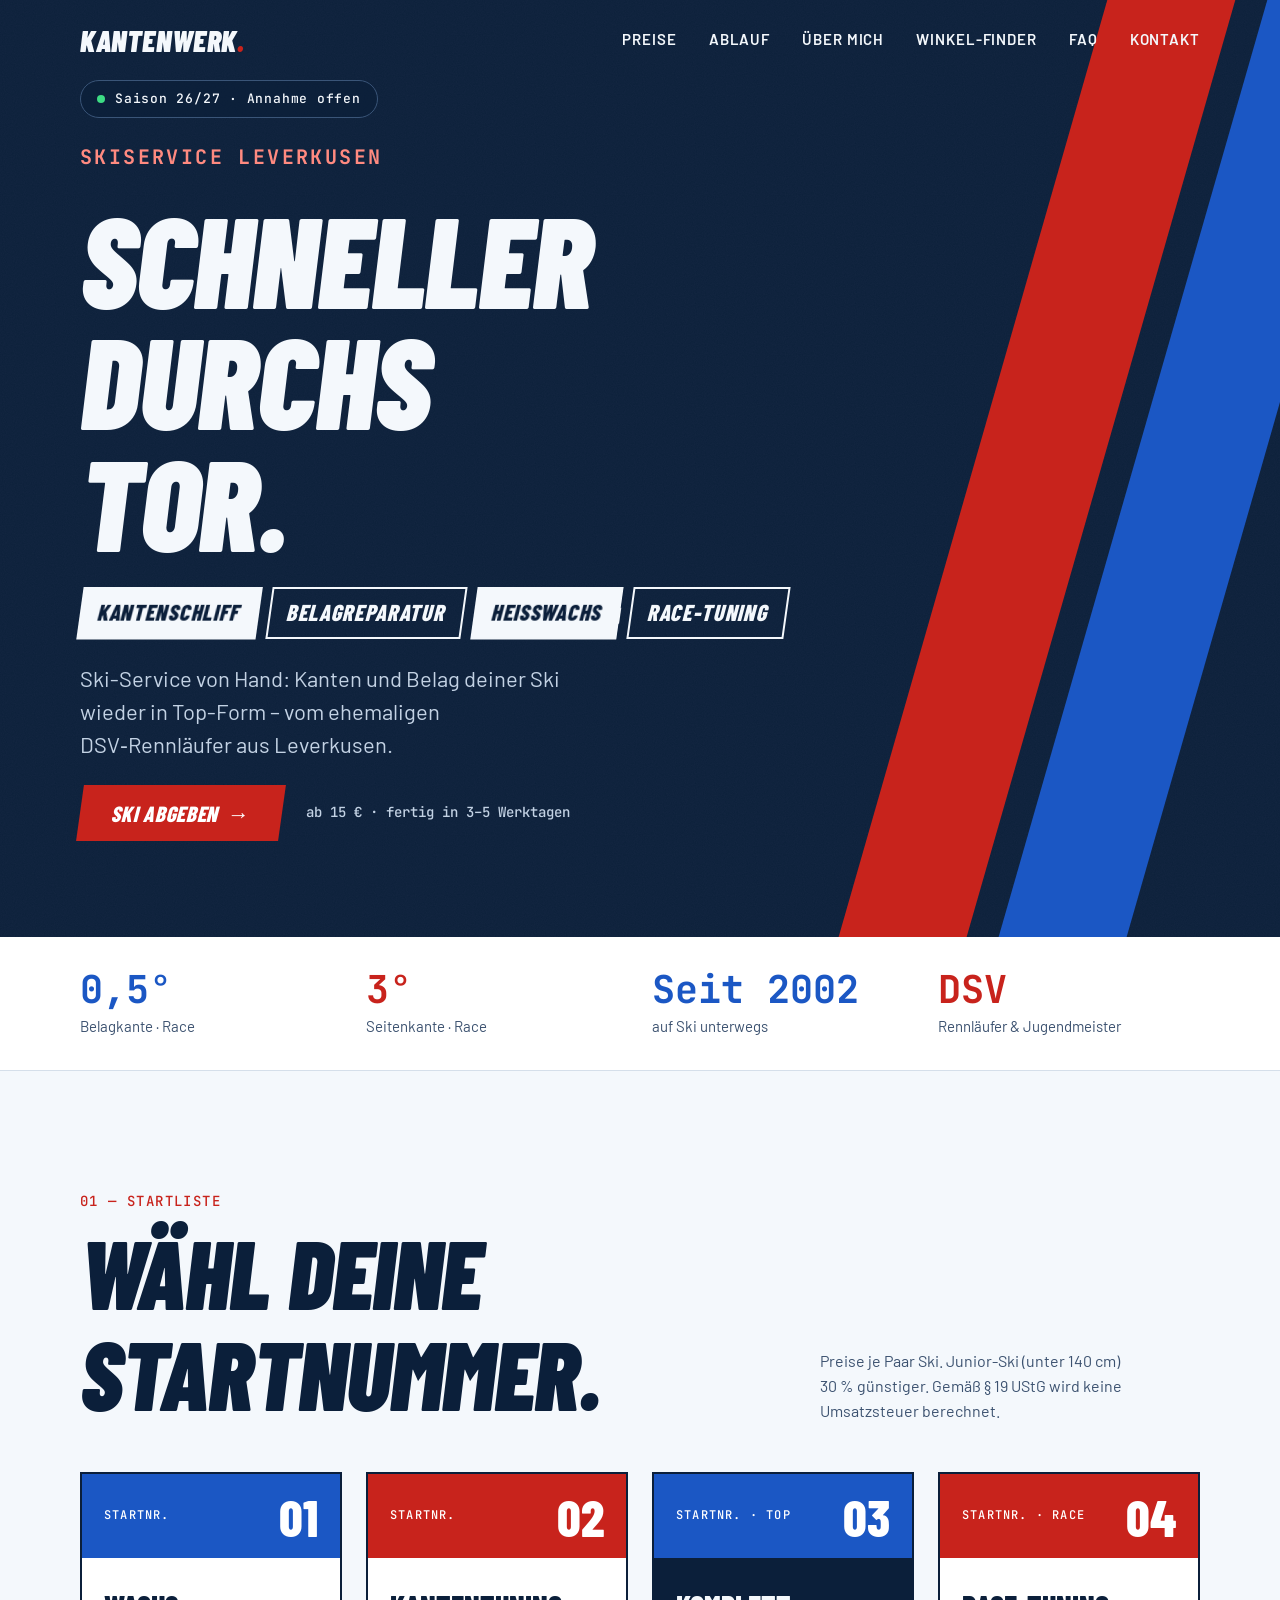
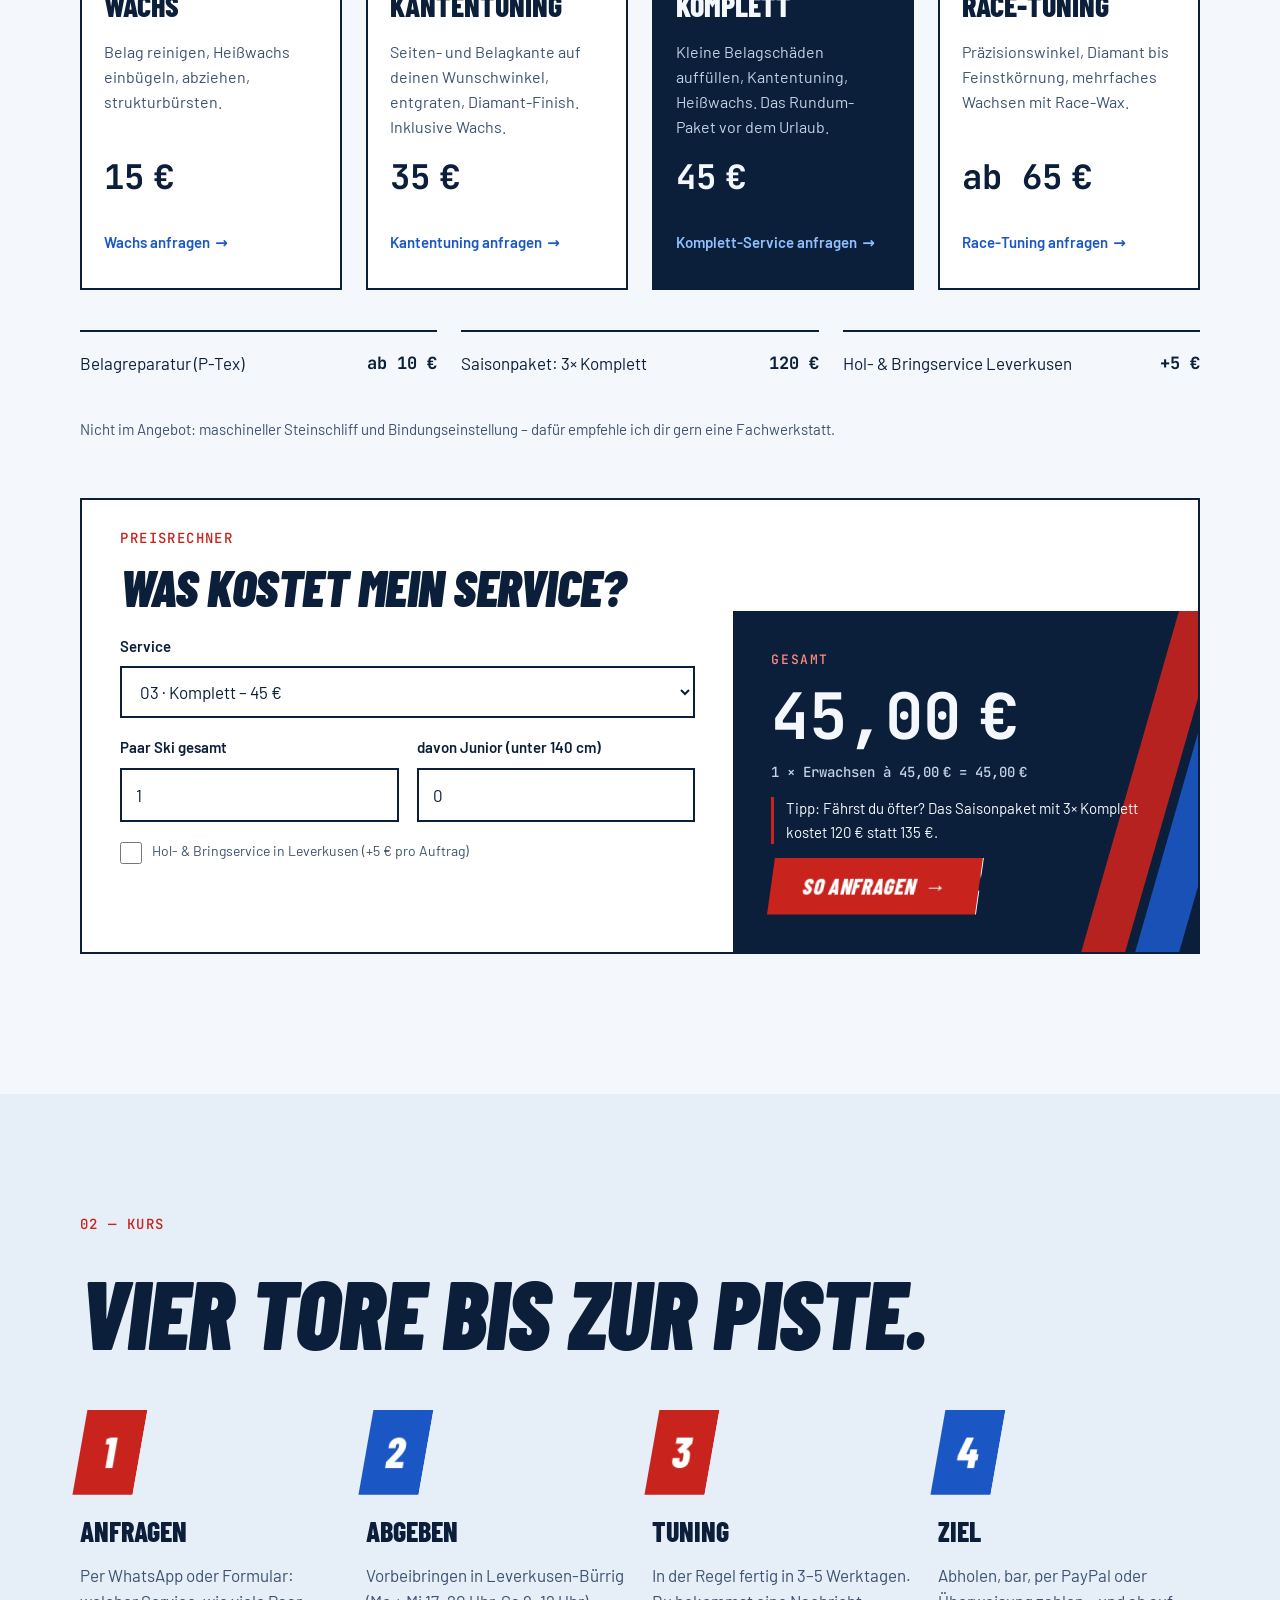
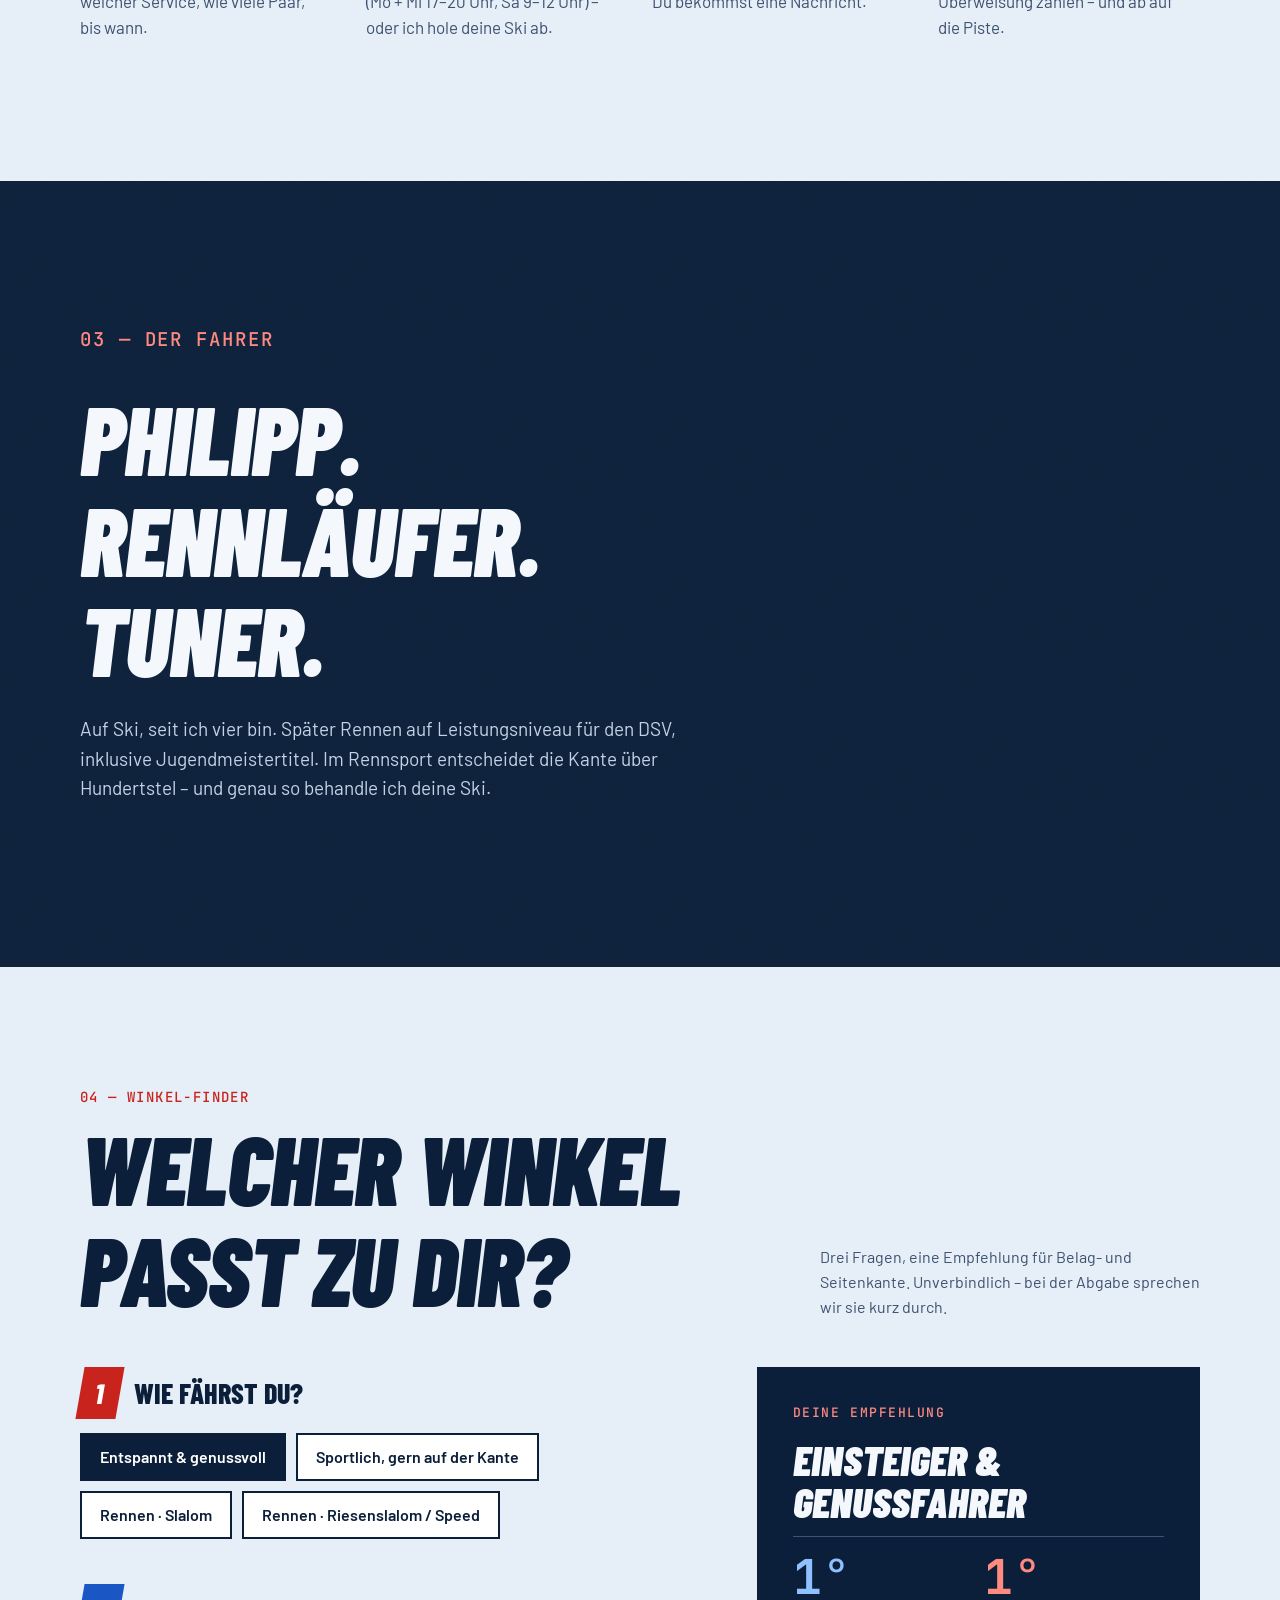
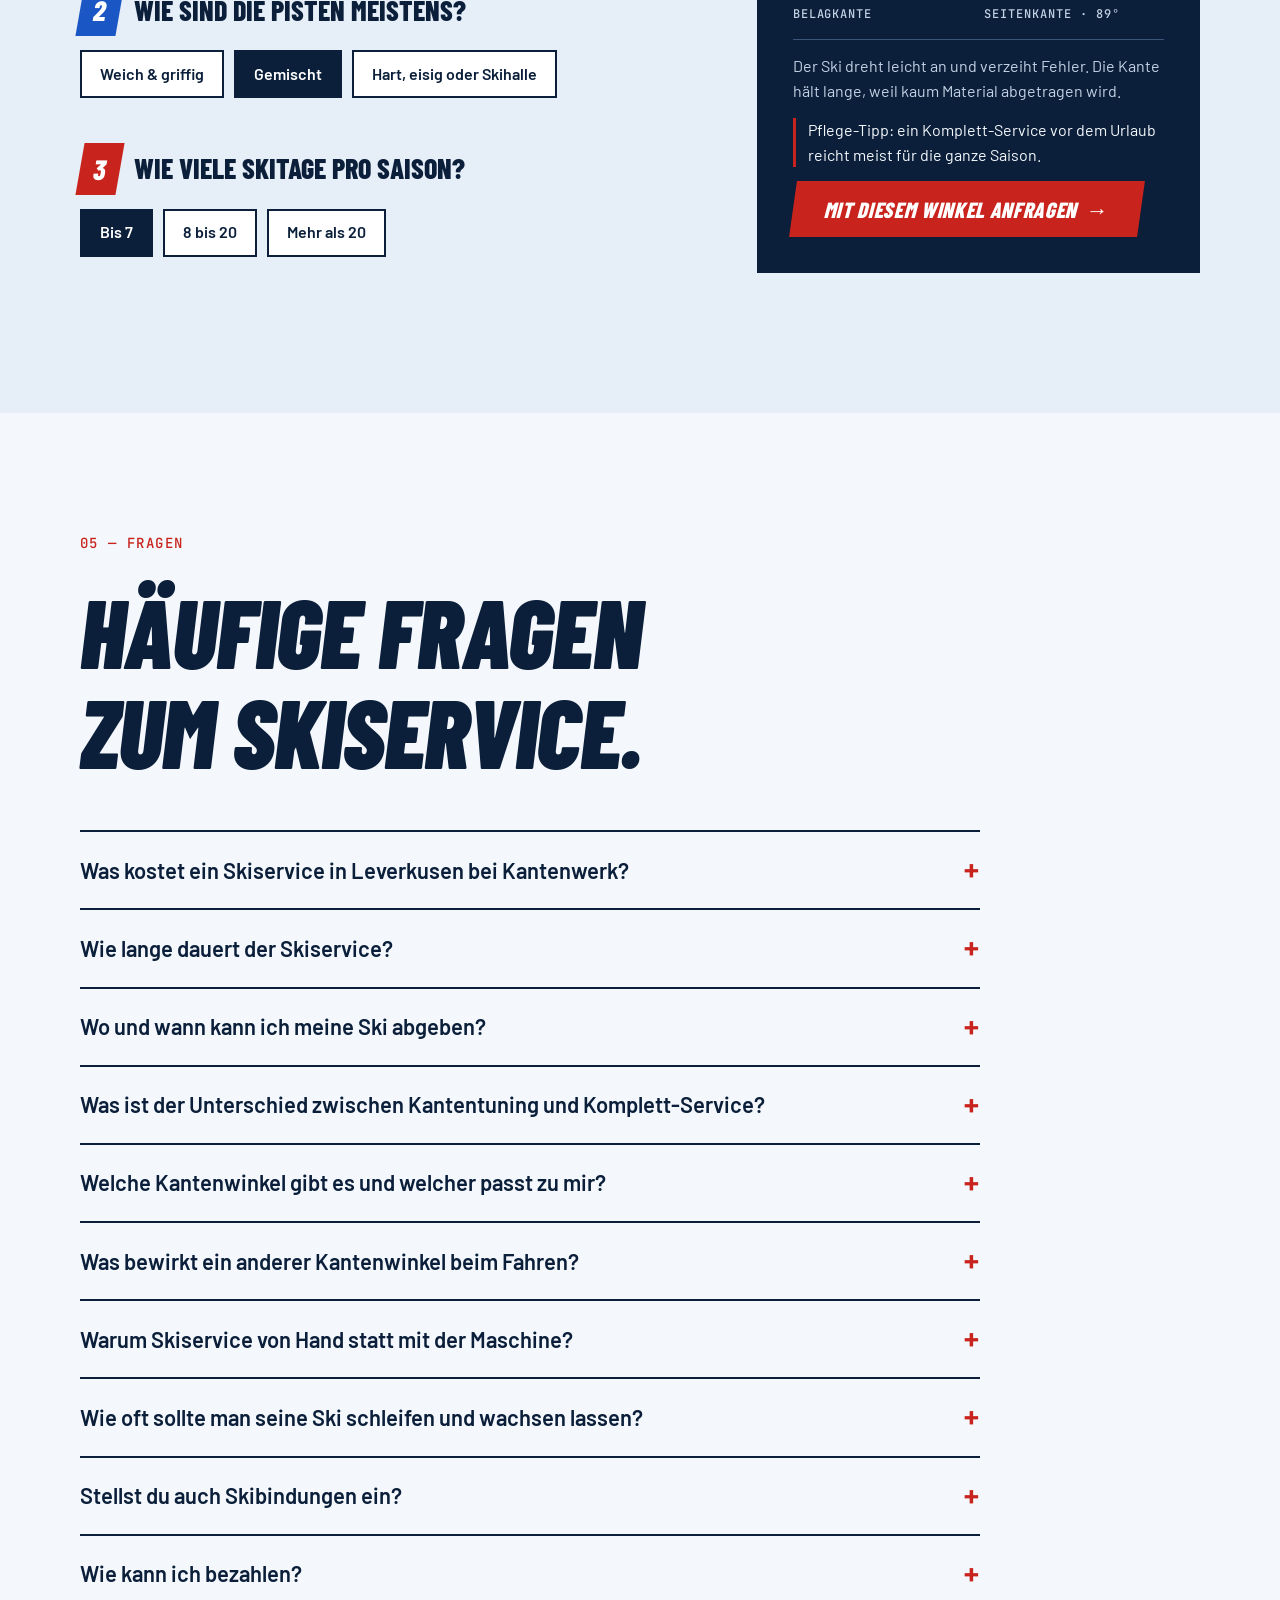
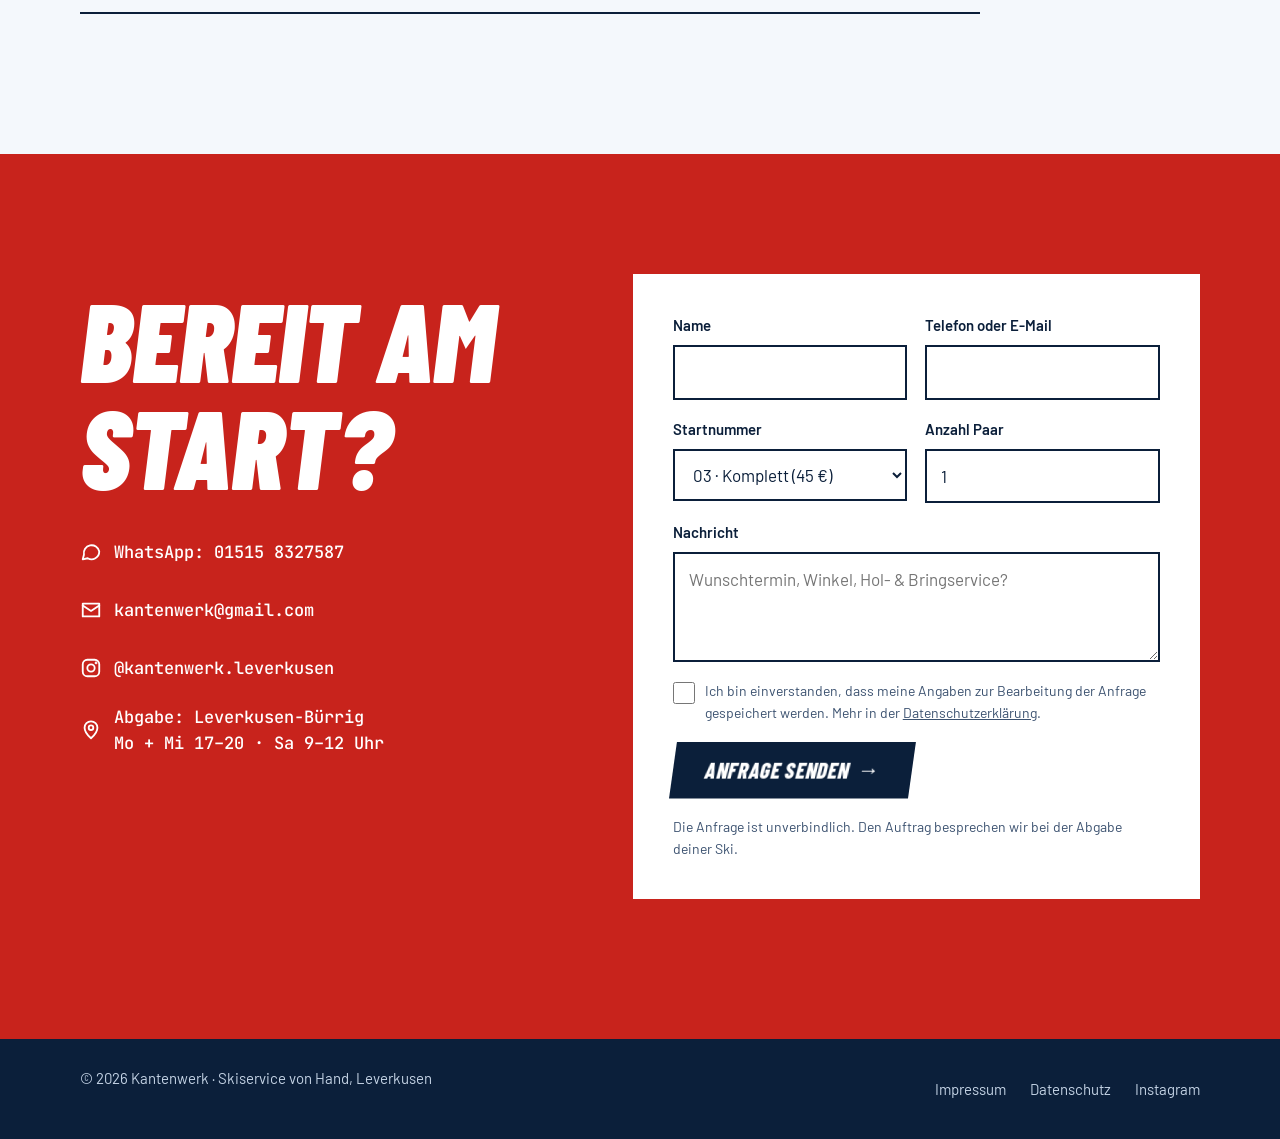
==== commit fc404f44: "Rechner: Eingaben begrenzen; ohne JavaScript Rechner/Finder sicher ausblenden Co-Authored-By: Claude" ====
--- a/index.html
+++ b/index.html
@@ -336,6 +336,7 @@
       var o = sel.options[sel.selectedIndex], price = parseFloat(o.dataset.price), ab = !!o.dataset.ab;
       var p = clamp(paar, 1, 30), j = Math.min(clamp(junior, 0, 30), p), e = p - j;
       junior.max = p;
+      if (junior.value !== '' && +junior.value > p) junior.value = j;
       var sum = e * price + j * price * JUNIOR + (hol.checked ? HOL : 0);
       total.textContent = (ab ? 'ab ' : '') + euro(sum);
       var rows = [];
@@ -352,6 +353,10 @@
               (hol.checked ? ', mit Hol- & Bringservice' : '') + ' – ' + total.textContent };
     }
     [sel, paar, junior, hol].forEach(function (el) { el.addEventListener('input', update); el.addEventListener('change', update); });
+    [paar, junior].forEach(function (el) { el.addEventListener('change', function () {
+      var lo = el === paar ? 1 : 0, hi = el === paar ? 30 : (+junior.max || 30);
+      el.value = Math.min(Math.max(parseInt(el.value, 10) || lo, lo), hi); update();
+    }); });
     cta.addEventListener('click', function () { prefill(state.option, state.paar, state.text); });
     update();
   }
--- a/style.css
+++ b/style.css
@@ -28,6 +28,7 @@
 body{margin:0;background:var(--snow);color:var(--text);font-family:var(--body);font-size:17px;line-height:1.55;-webkit-font-smoothing:antialiased}
 img{max-width:100%;display:block}
 a{color:inherit}
+[hidden]{display:none!important}
 :focus-visible{outline:3px solid currentColor;outline-offset:4px}
 .wrap{width:100%;max-width:1440px;margin:0 auto;padding:0 var(--pad)}
 .skip{position:absolute;left:-9999px}.skip:focus{left:16px;top:16px;background:#fff;padding:8px 12px;z-index:99}
